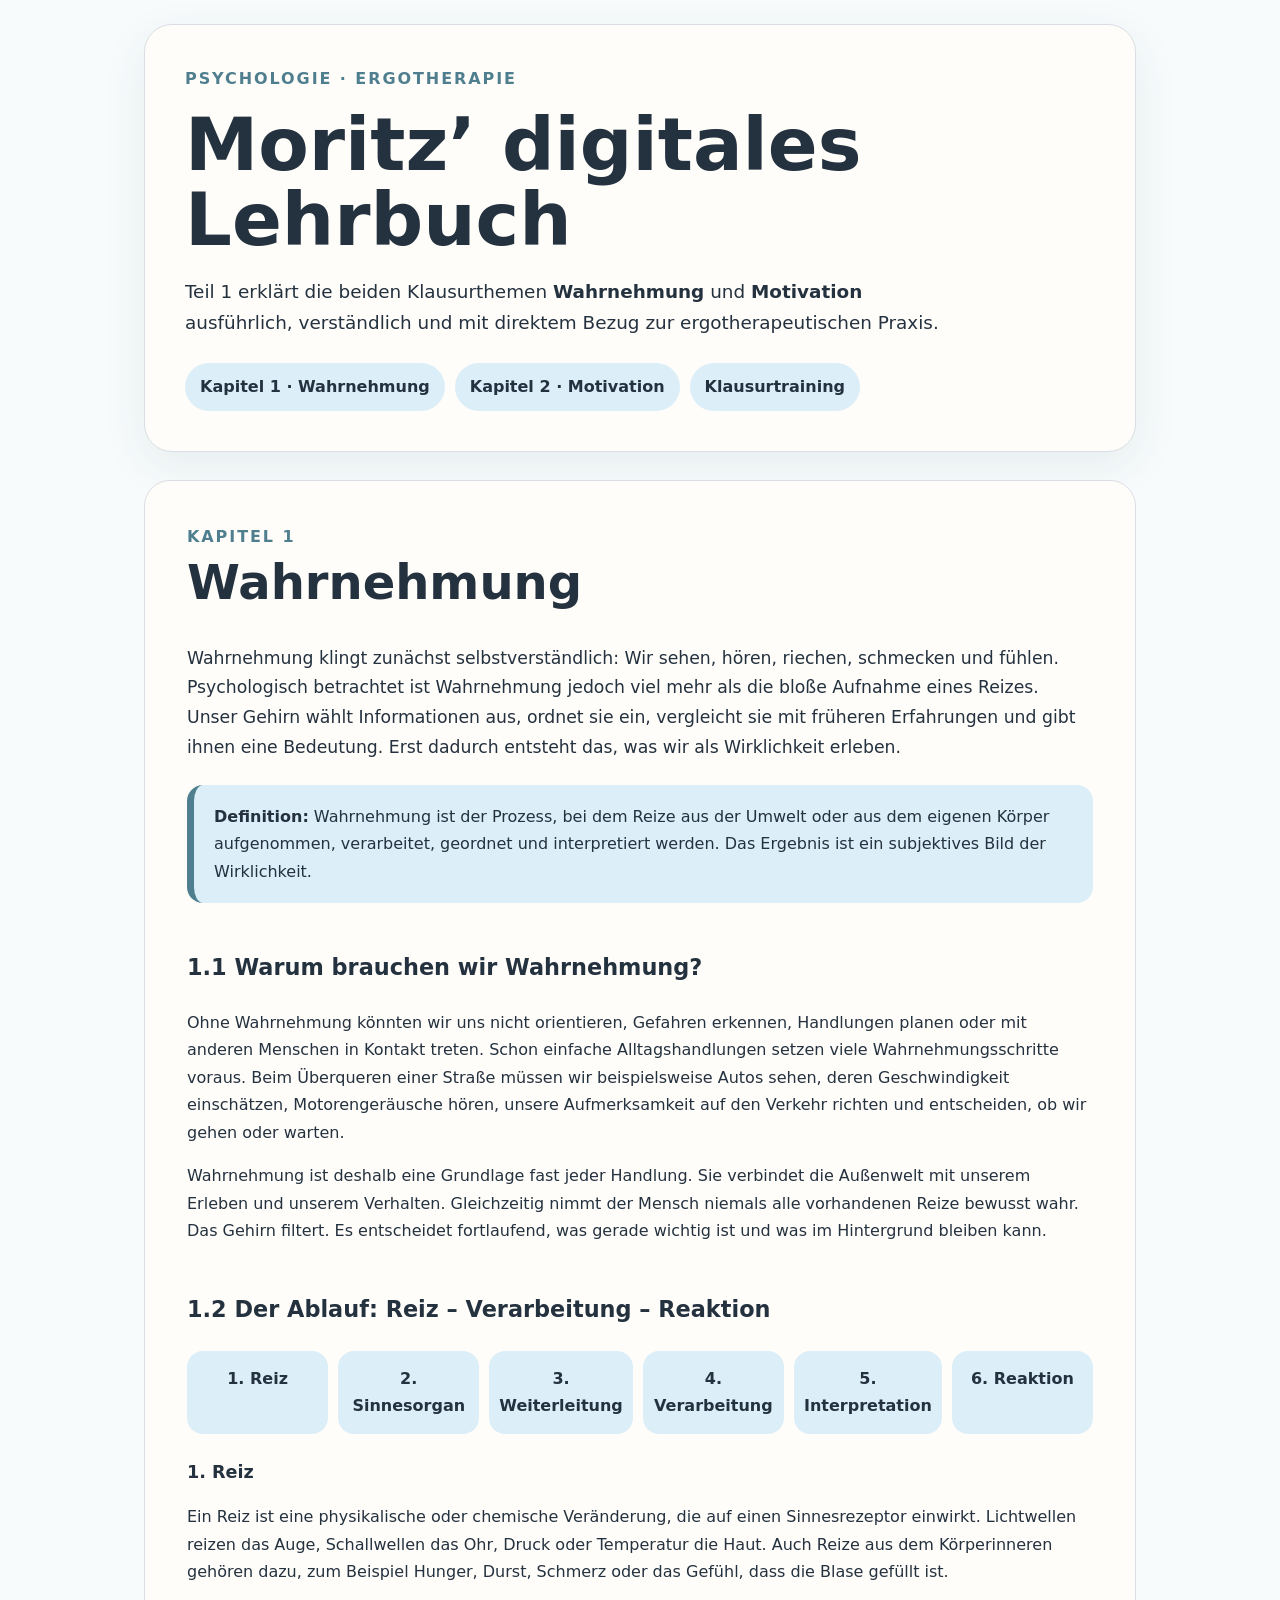
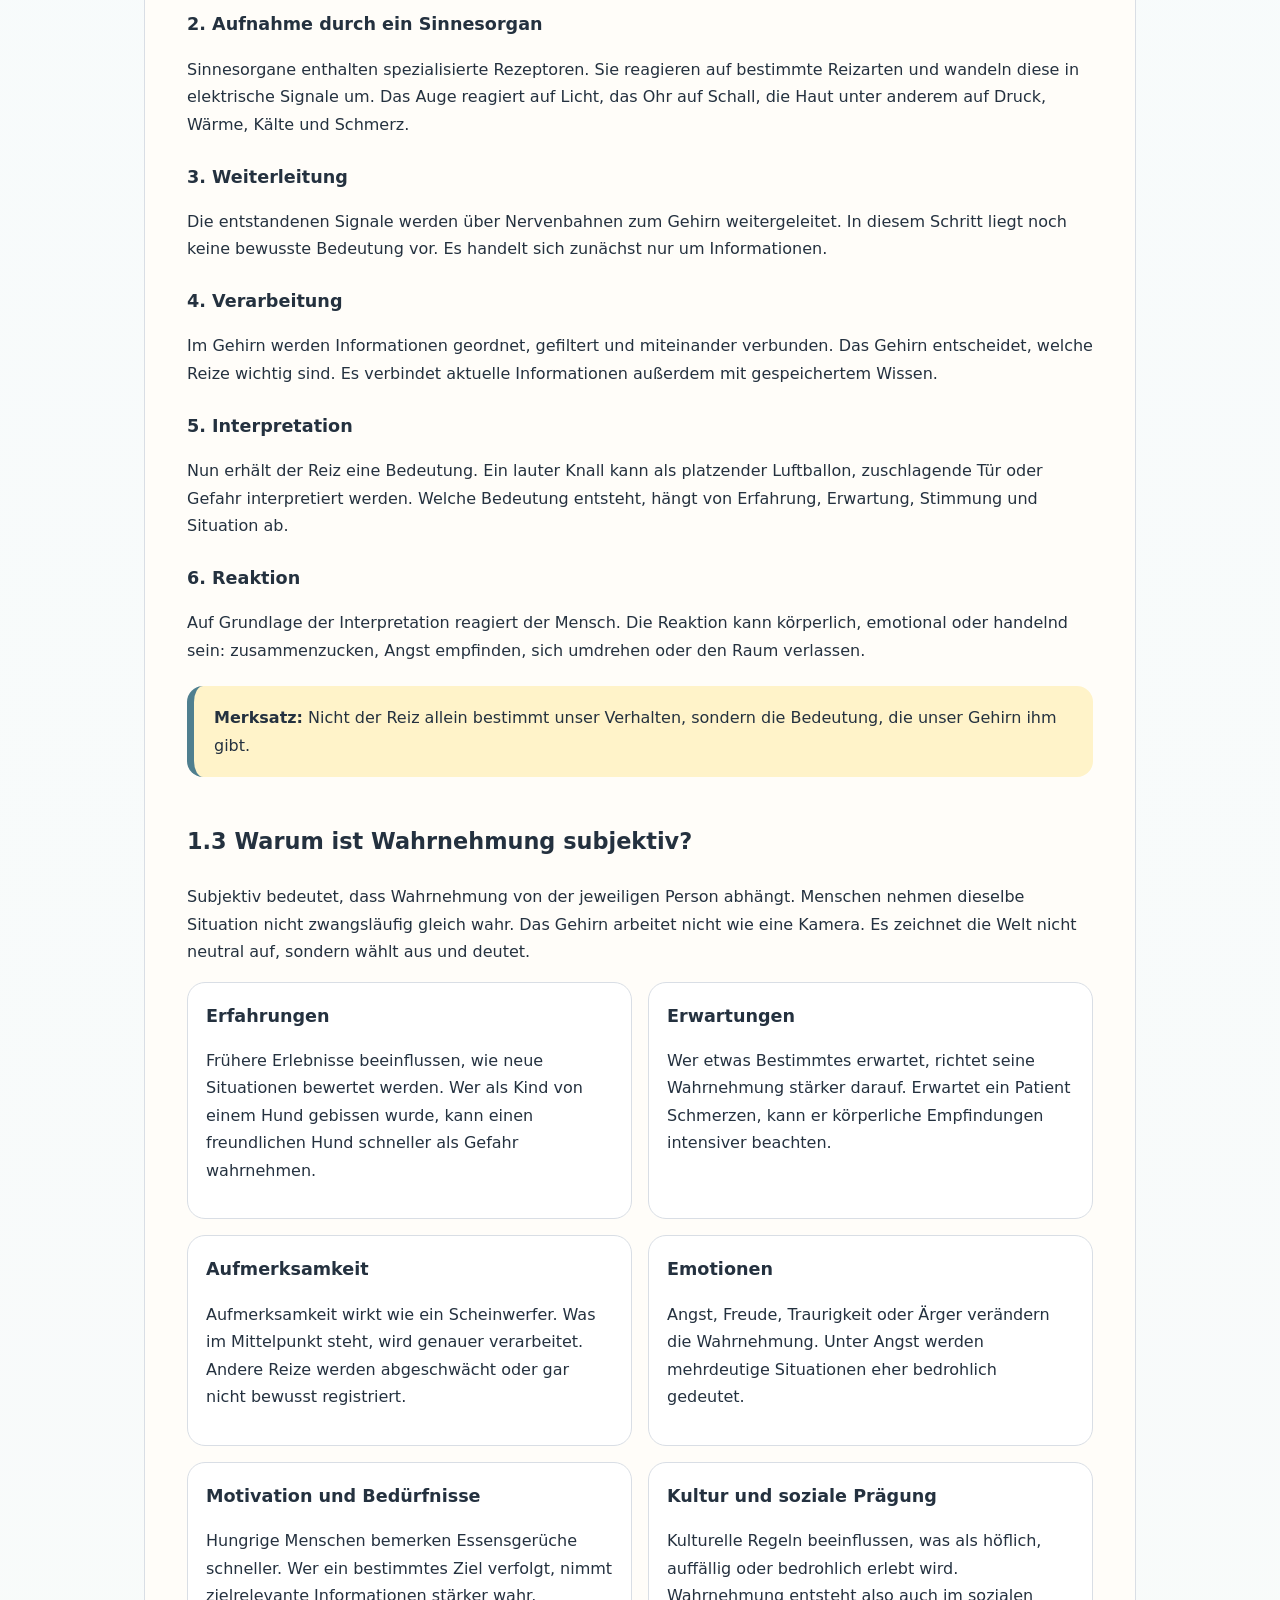
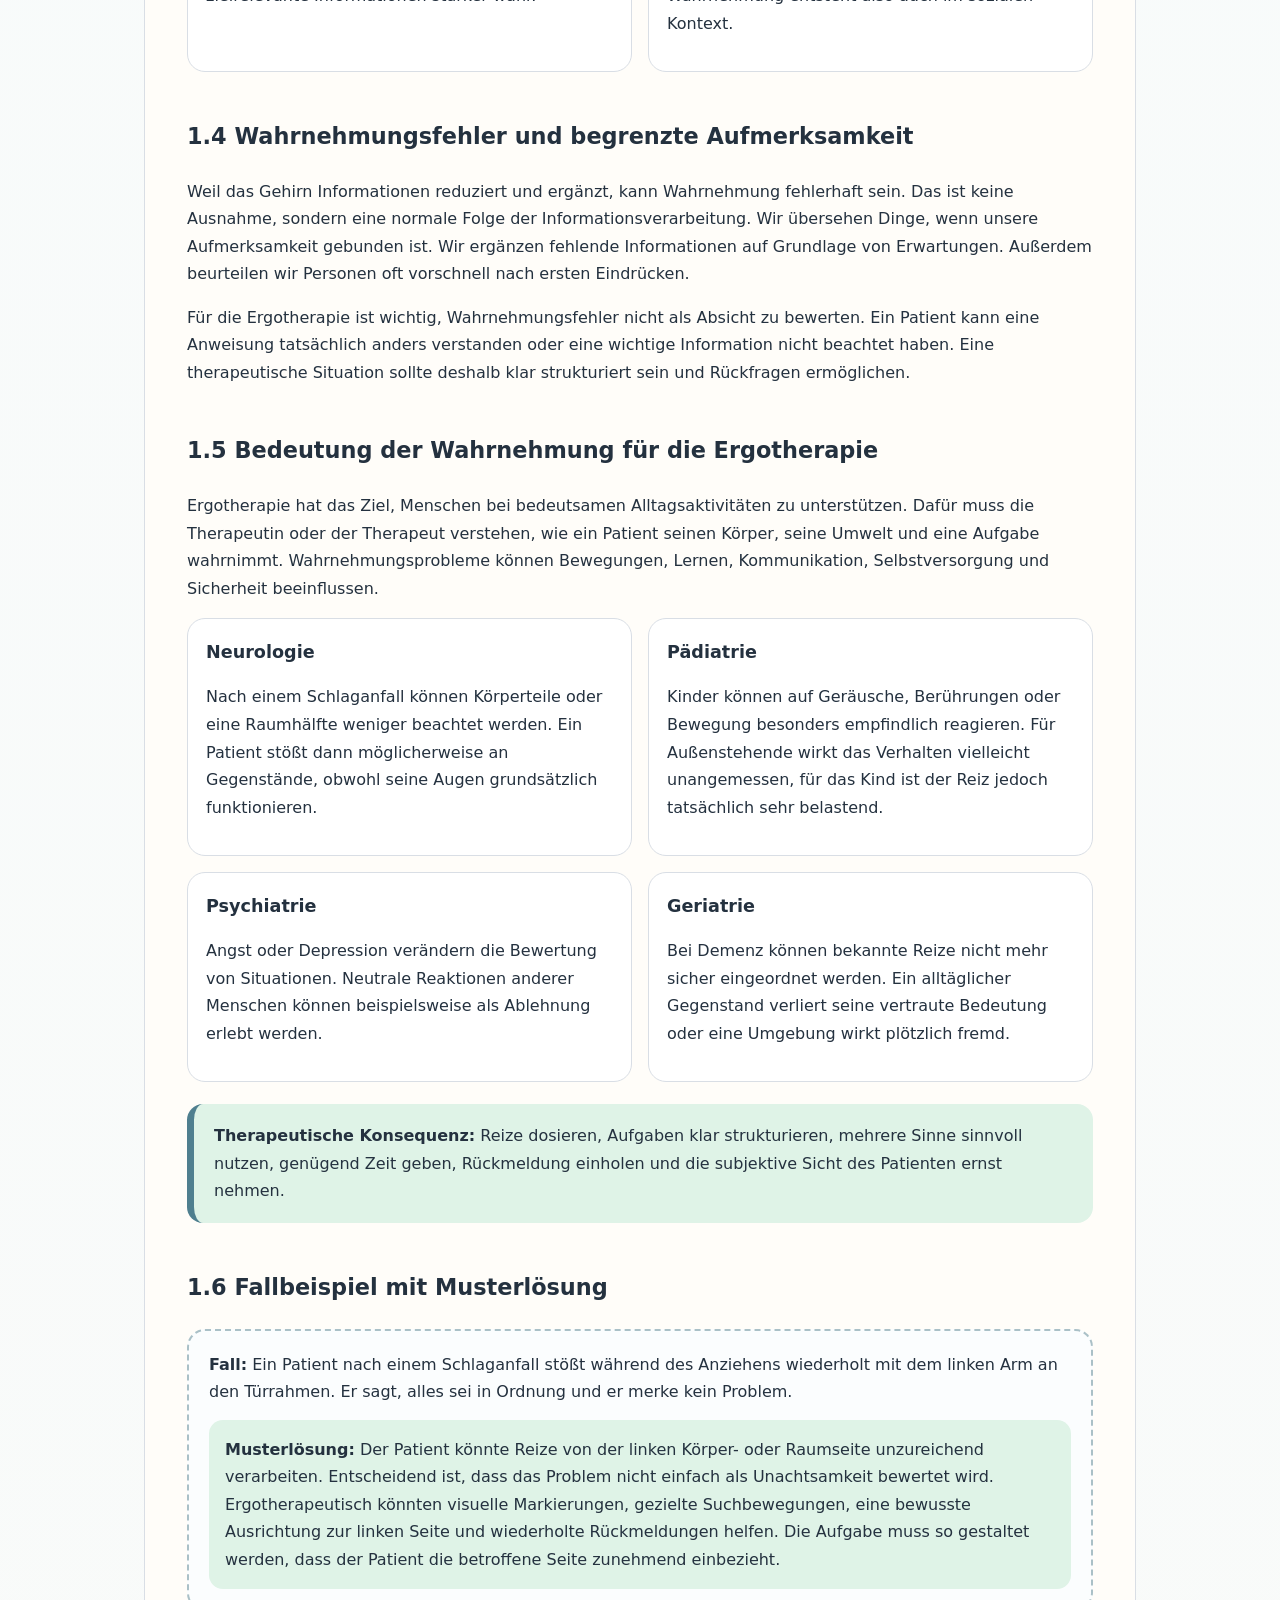
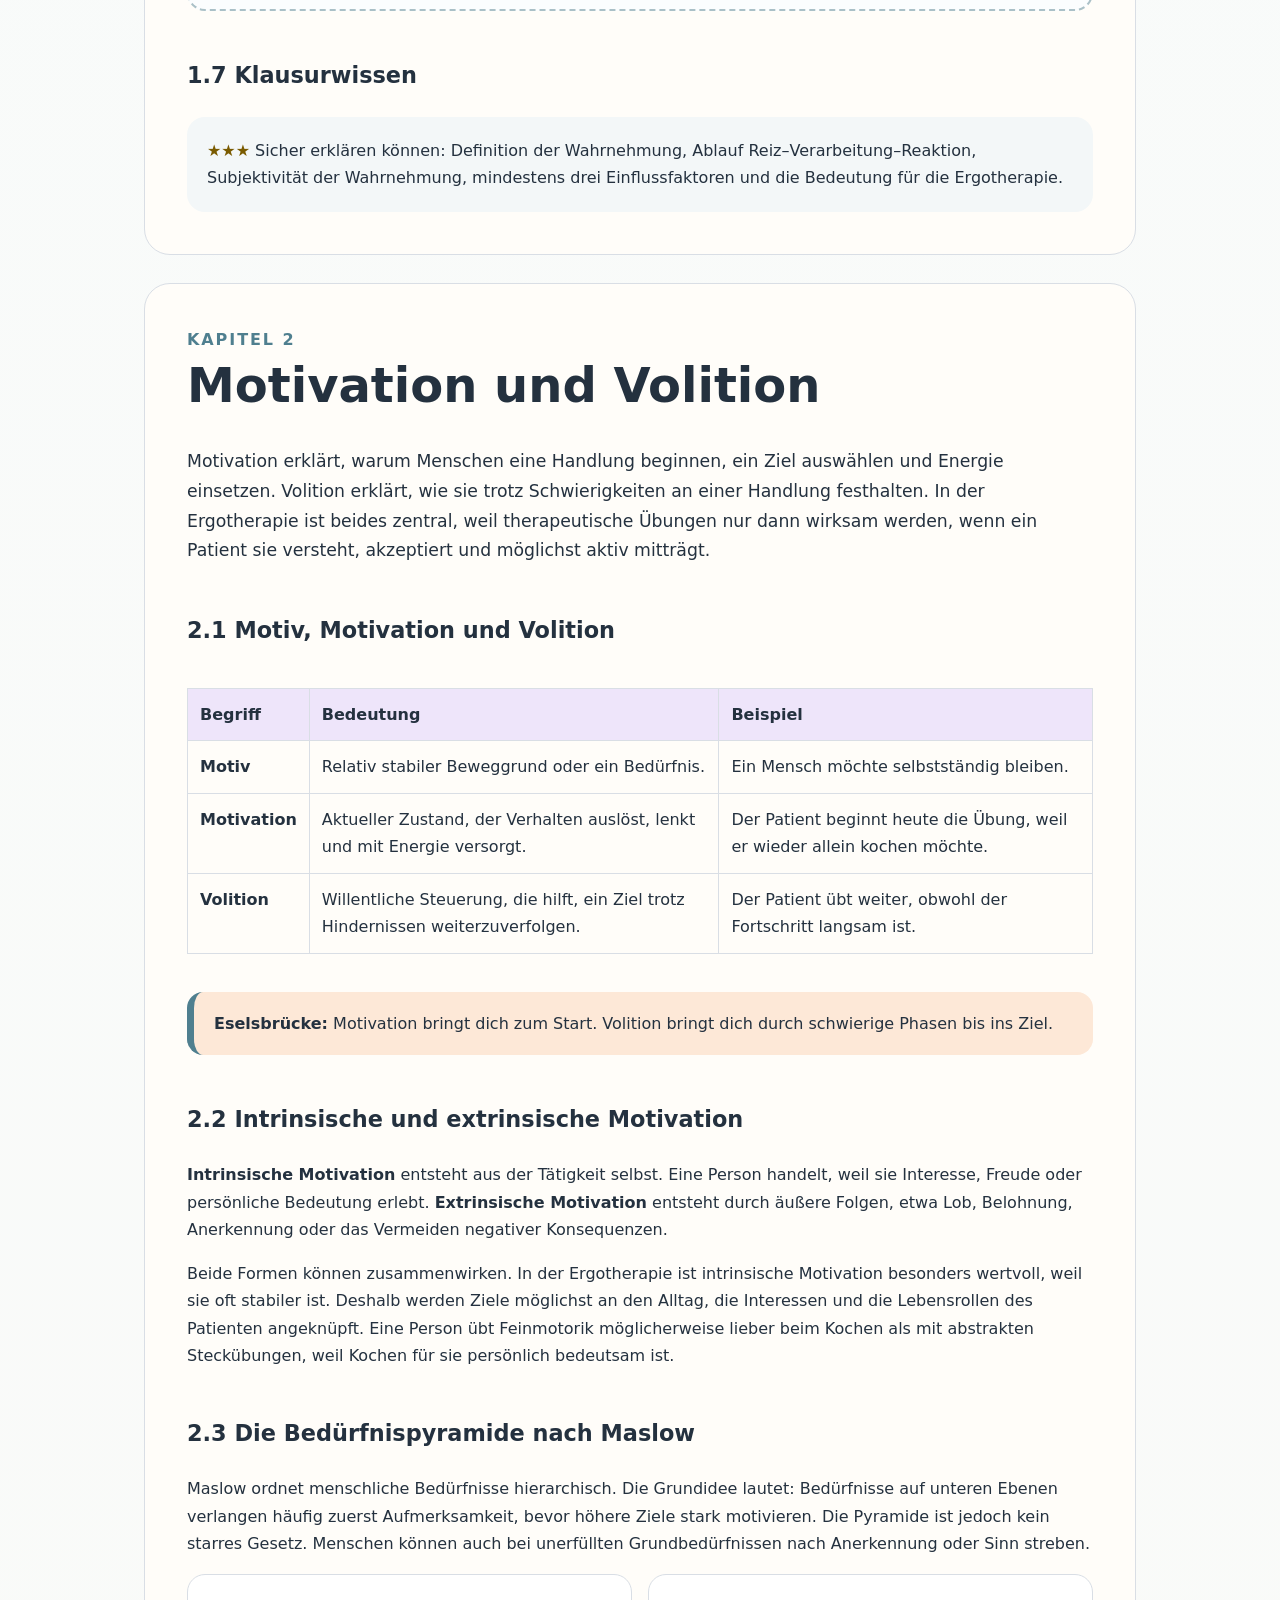
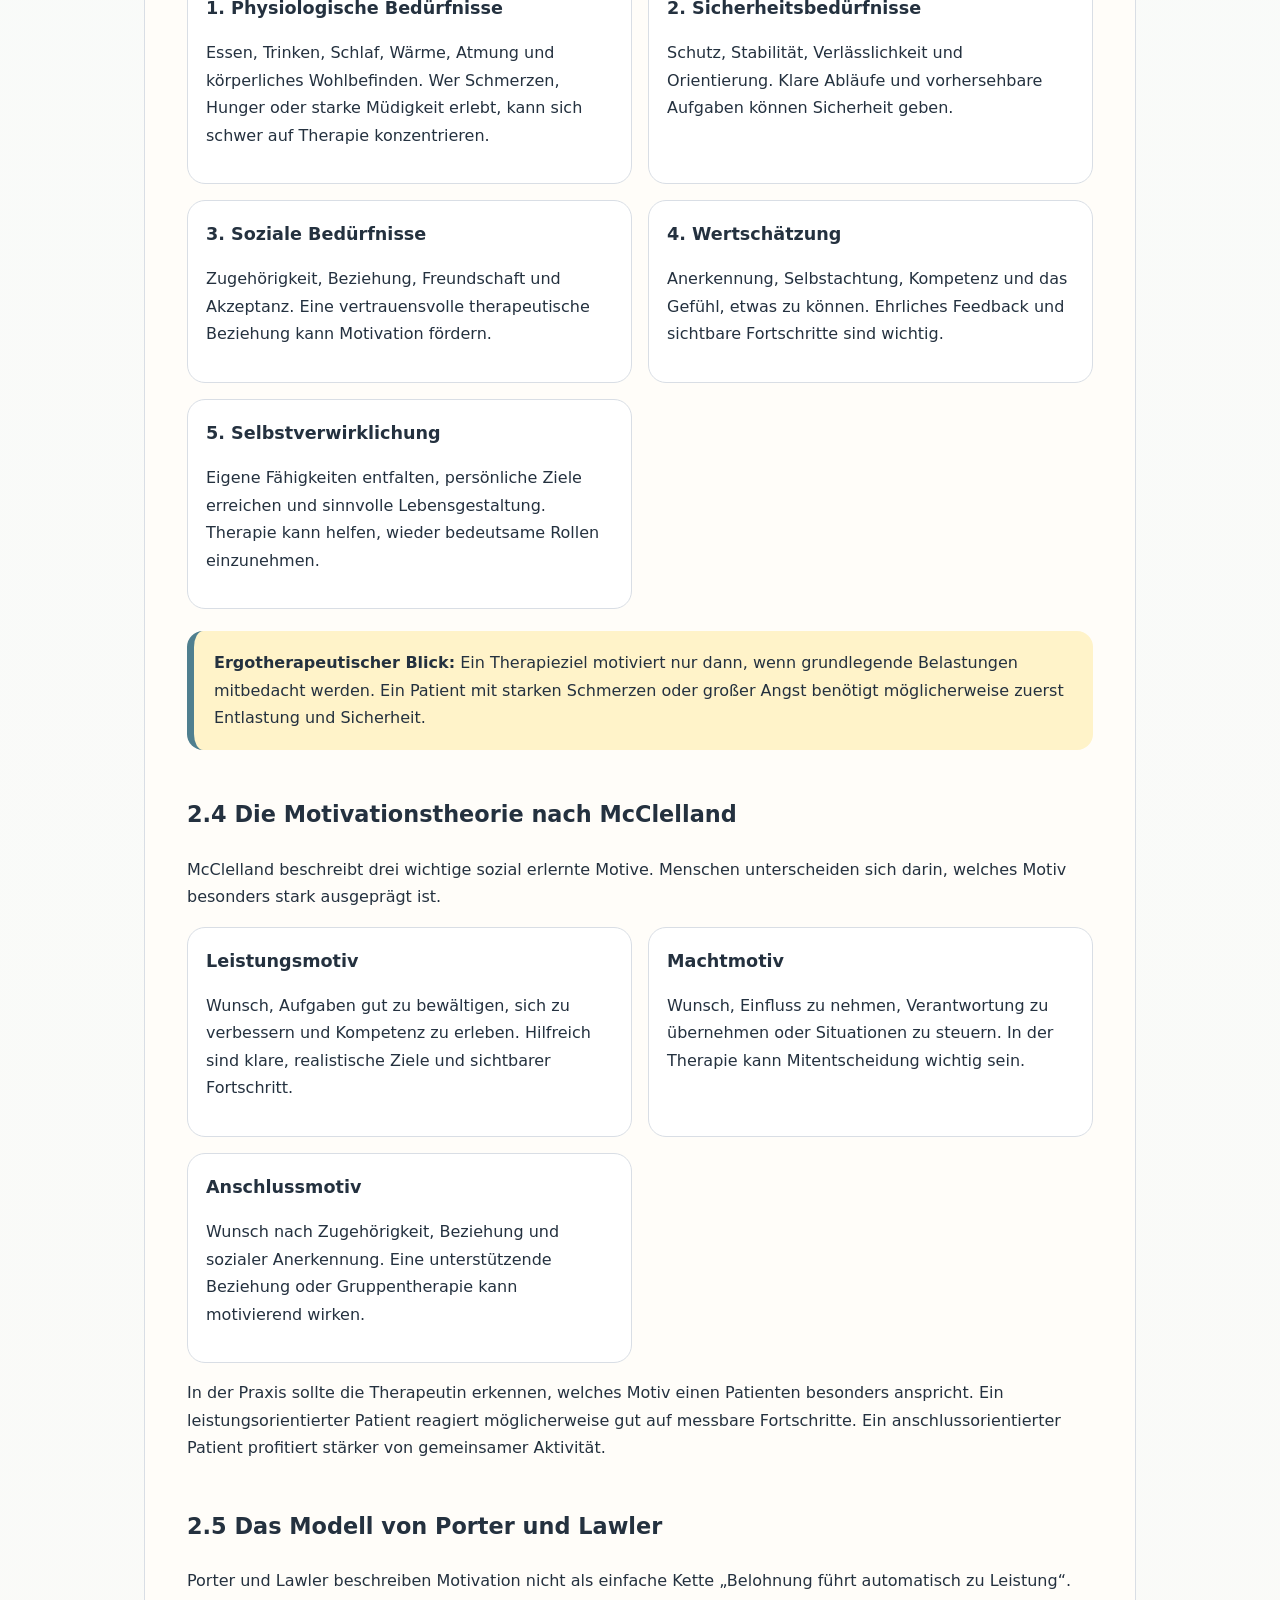
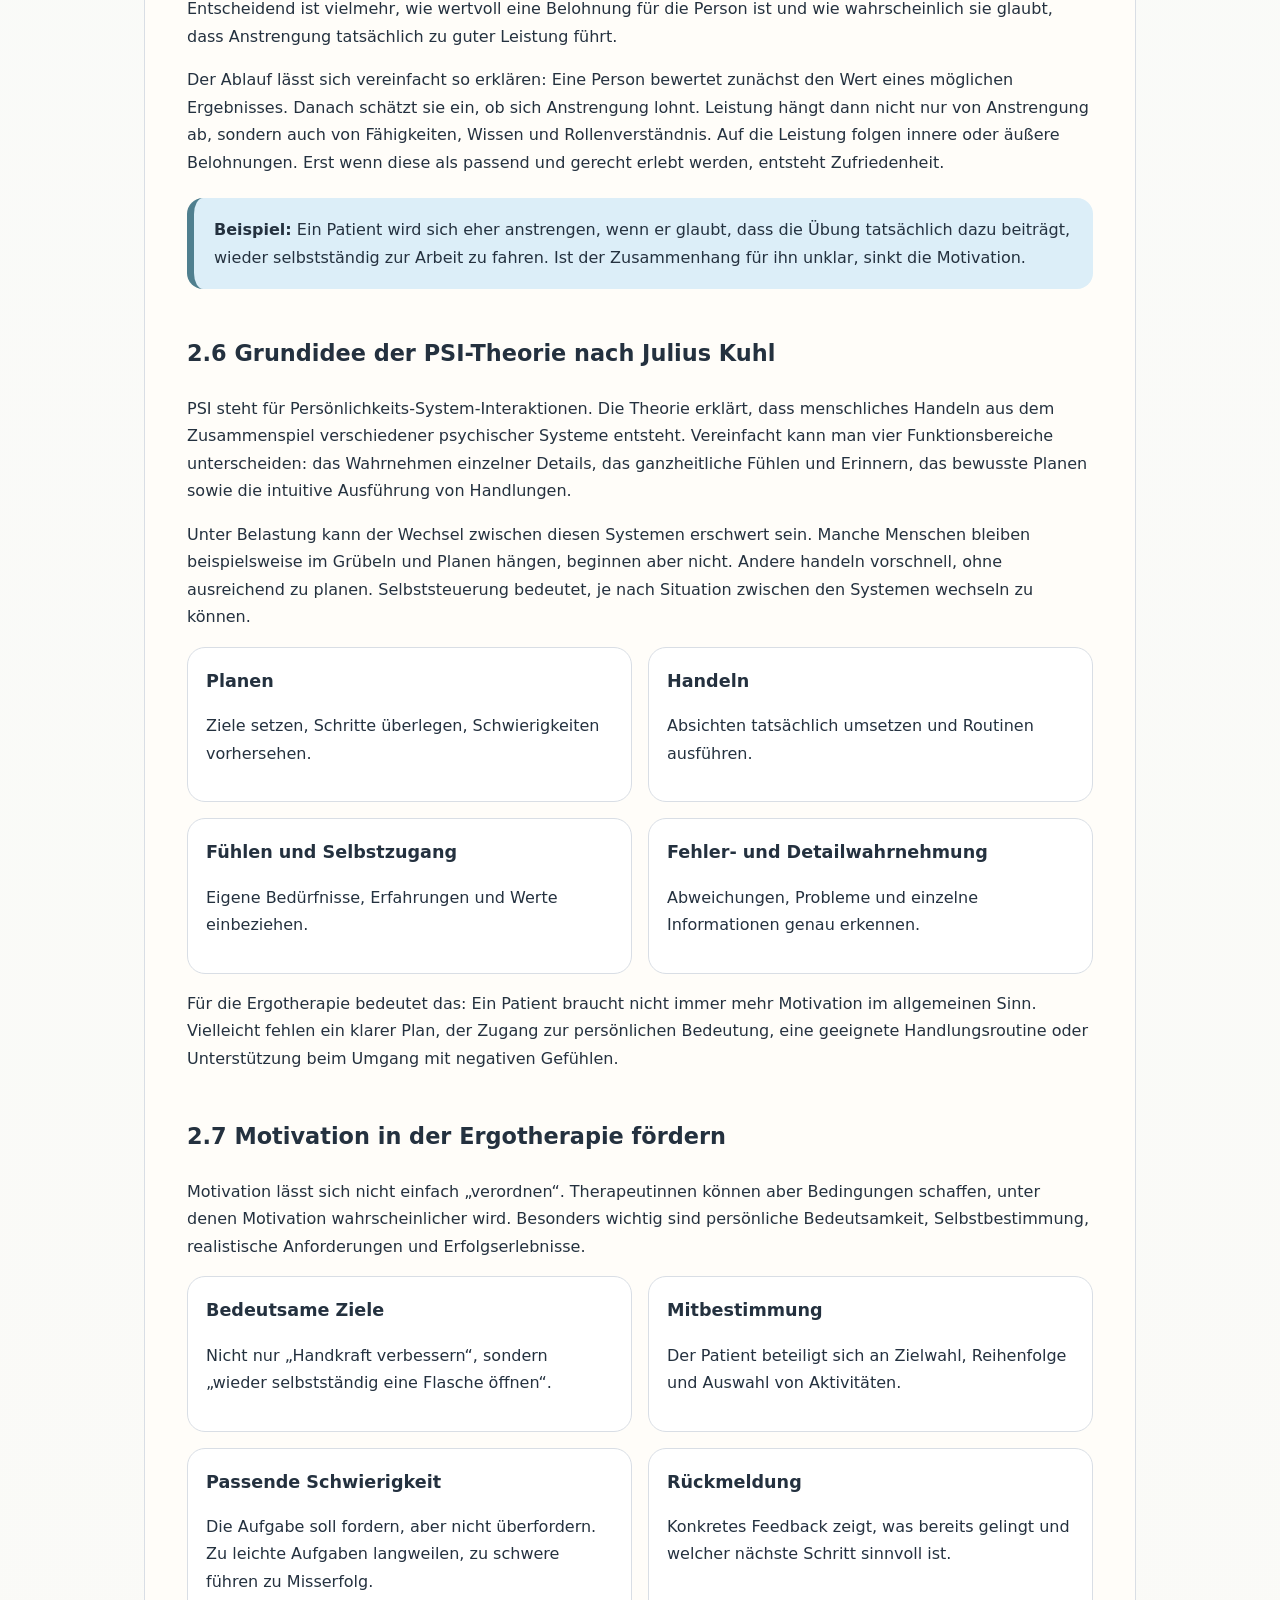
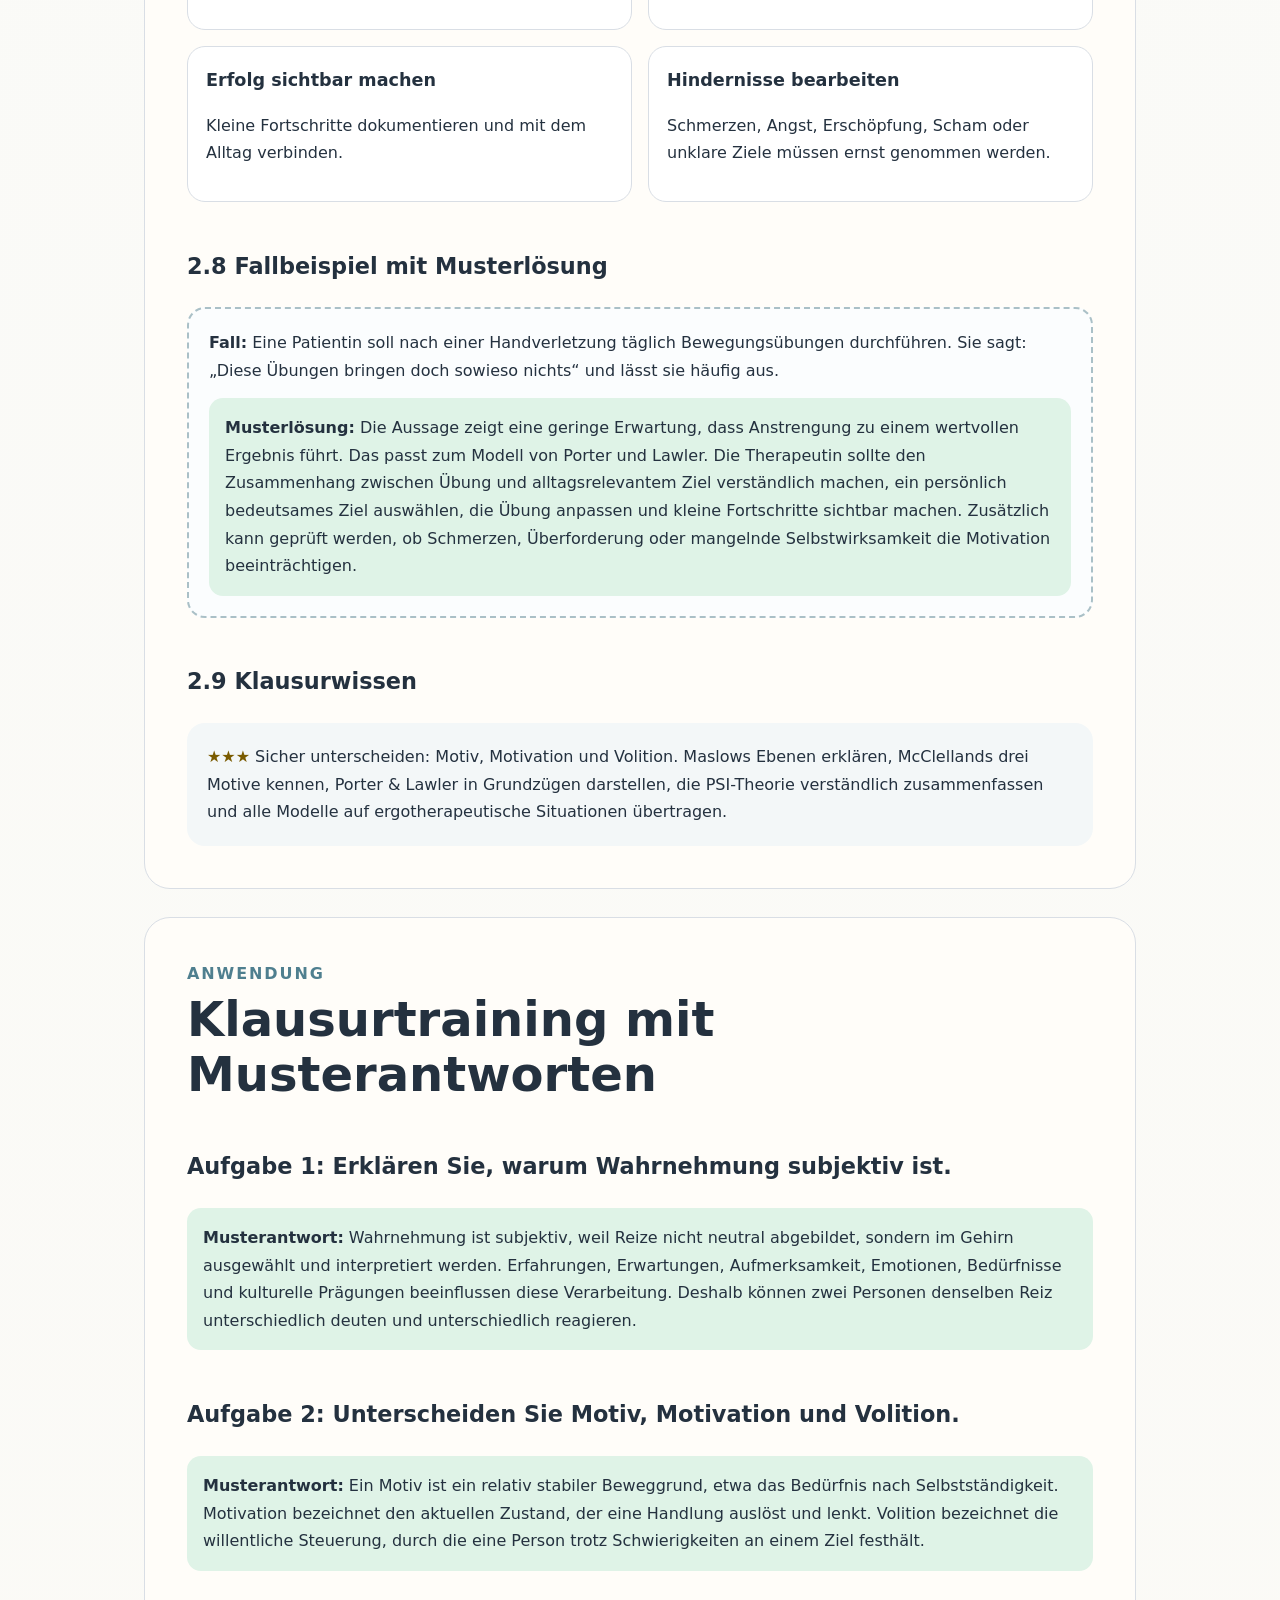
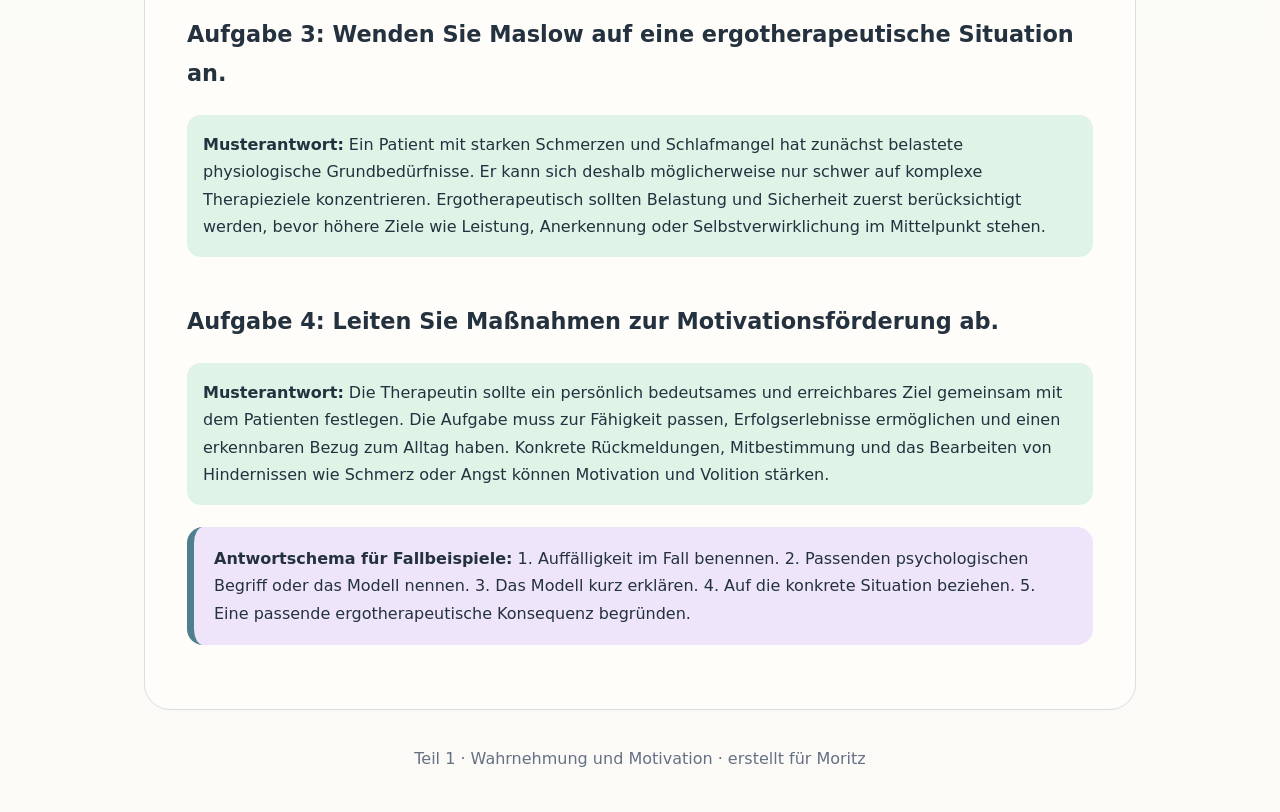
==== index.html @ 98173542 "Teil 1 als digitales Psychologie-Lehrbuch anlegen" ====
<!doctype html>
<html lang="de">
<head>
  <meta charset="utf-8">
  <meta name="viewport" content="width=device-width, initial-scale=1">
  <title>Moritz · Psychologie lernen</title>
  <style>
    :root{--ink:#24313f;--muted:#667085;--paper:#fffdf9;--blue:#dceef8;--mint:#dff3e7;--peach:#fde8d7;--lilac:#eee5fa;--yellow:#fff3c9;--rose:#f8e1e8;--line:#d9dee5;--accent:#4f7f8f}
    *{box-sizing:border-box} body{margin:0;font-family:Inter,ui-sans-serif,system-ui,-apple-system,BlinkMacSystemFont,"Segoe UI",sans-serif;background:linear-gradient(180deg,#f7fbfc 0%,#fbfaf6 100%);color:var(--ink);line-height:1.72}
    .shell{max-width:1040px;margin:auto;padding:24px}.hero{background:var(--paper);border:1px solid var(--line);border-radius:28px;padding:40px;box-shadow:0 14px 45px rgba(43,64,80,.08)}
    h1{font-size:clamp(2.3rem,6vw,4.6rem);line-height:1.02;margin:.2em 0}.eyebrow{letter-spacing:.12em;text-transform:uppercase;font-weight:800;color:var(--accent)}
    .lead{font-size:1.15rem;max-width:760px}.nav{display:flex;gap:10px;flex-wrap:wrap;margin-top:24px}.nav a{padding:10px 15px;border-radius:999px;background:var(--blue);color:var(--ink);text-decoration:none;font-weight:700}
    main{display:grid;gap:28px;margin-top:28px}.chapter{background:var(--paper);border:1px solid var(--line);border-radius:26px;padding:clamp(22px,4vw,42px)}
    h2{font-size:clamp(1.9rem,4vw,3rem);line-height:1.15;margin:.1em 0 .7em} h3{font-size:1.4rem;margin-top:2em} h4{font-size:1.1rem;margin-bottom:.35em}
    .intro{font-size:1.08rem}.callout{border-left:7px solid var(--accent);padding:18px 20px;border-radius:16px;margin:22px 0}.blue{background:var(--blue)}.mint{background:var(--mint)}.peach{background:var(--peach)}.lilac{background:var(--lilac)}.yellow{background:var(--yellow)}.rose{background:var(--rose)}
    .flow{display:grid;grid-template-columns:repeat(6,1fr);gap:10px;align-items:stretch;margin:22px 0}.step{padding:14px 10px;border-radius:16px;background:var(--blue);text-align:center;font-weight:800}.arrow{display:none}
    .grid{display:grid;grid-template-columns:repeat(2,minmax(0,1fr));gap:16px}.card{border:1px solid var(--line);border-radius:18px;padding:18px;background:white}.card h4{margin-top:0}.table-wrap{overflow-x:auto}.compare{width:100%;border-collapse:collapse;margin:16px 0}.compare th,.compare td{border:1px solid var(--line);padding:12px;vertical-align:top}.compare th{background:var(--lilac);text-align:left}
    .case{border:2px dashed #aac0c7;border-radius:18px;padding:20px;background:#fbfdfe}.answer{margin-top:14px;padding:16px;border-radius:14px;background:var(--mint)}
    .summary{background:#f3f7f8;border-radius:18px;padding:20px}.stars{font-weight:800;color:#7a5b00}.footer{text-align:center;color:var(--muted);padding:35px 10px 15px}
    @media(max-width:760px){.flow{grid-template-columns:1fr}.grid{grid-template-columns:1fr}.hero{padding:26px}.shell{padding:12px}.chapter{border-radius:20px}}
    @media print{body{background:white}.shell{max-width:none;padding:0}.hero,.chapter{box-shadow:none;break-inside:avoid}.nav{display:none}.chapter{page-break-before:always;border:none}.hero{border:none}.footer{display:none}}
  </style>
</head>
<body>
<div class="shell">
  <header class="hero">
    <div class="eyebrow">Psychologie · Ergotherapie</div>
    <h1>Moritz’ digitales Lehrbuch</h1>
    <p class="lead">Teil 1 erklärt die beiden Klausurthemen <strong>Wahrnehmung</strong> und <strong>Motivation</strong> ausführlich, verständlich und mit direktem Bezug zur ergotherapeutischen Praxis.</p>
    <div class="nav"><a href="#wahrnehmung">Kapitel 1 · Wahrnehmung</a><a href="#motivation">Kapitel 2 · Motivation</a><a href="#klausurtraining">Klausurtraining</a></div>
  </header>

  <main>
    <section class="chapter" id="wahrnehmung">
      <div class="eyebrow">Kapitel 1</div>
      <h2>Wahrnehmung</h2>
      <p class="intro">Wahrnehmung klingt zunächst selbstverständlich: Wir sehen, hören, riechen, schmecken und fühlen. Psychologisch betrachtet ist Wahrnehmung jedoch viel mehr als die bloße Aufnahme eines Reizes. Unser Gehirn wählt Informationen aus, ordnet sie ein, vergleicht sie mit früheren Erfahrungen und gibt ihnen eine Bedeutung. Erst dadurch entsteht das, was wir als Wirklichkeit erleben.</p>

      <div class="callout blue"><strong>Definition:</strong> Wahrnehmung ist der Prozess, bei dem Reize aus der Umwelt oder aus dem eigenen Körper aufgenommen, verarbeitet, geordnet und interpretiert werden. Das Ergebnis ist ein subjektives Bild der Wirklichkeit.</div>

      <h3>1.1 Warum brauchen wir Wahrnehmung?</h3>
      <p>Ohne Wahrnehmung könnten wir uns nicht orientieren, Gefahren erkennen, Handlungen planen oder mit anderen Menschen in Kontakt treten. Schon einfache Alltagshandlungen setzen viele Wahrnehmungsschritte voraus. Beim Überqueren einer Straße müssen wir beispielsweise Autos sehen, deren Geschwindigkeit einschätzen, Motorengeräusche hören, unsere Aufmerksamkeit auf den Verkehr richten und entscheiden, ob wir gehen oder warten.</p>
      <p>Wahrnehmung ist deshalb eine Grundlage fast jeder Handlung. Sie verbindet die Außenwelt mit unserem Erleben und unserem Verhalten. Gleichzeitig nimmt der Mensch niemals alle vorhandenen Reize bewusst wahr. Das Gehirn filtert. Es entscheidet fortlaufend, was gerade wichtig ist und was im Hintergrund bleiben kann.</p>

      <h3>1.2 Der Ablauf: Reiz – Verarbeitung – Reaktion</h3>
      <div class="flow">
        <div class="step">1. Reiz</div><div class="step">2. Sinnesorgan</div><div class="step">3. Weiterleitung</div><div class="step">4. Verarbeitung</div><div class="step">5. Interpretation</div><div class="step">6. Reaktion</div>
      </div>
      <h4>1. Reiz</h4><p>Ein Reiz ist eine physikalische oder chemische Veränderung, die auf einen Sinnesrezeptor einwirkt. Lichtwellen reizen das Auge, Schallwellen das Ohr, Druck oder Temperatur die Haut. Auch Reize aus dem Körperinneren gehören dazu, zum Beispiel Hunger, Durst, Schmerz oder das Gefühl, dass die Blase gefüllt ist.</p>
      <h4>2. Aufnahme durch ein Sinnesorgan</h4><p>Sinnesorgane enthalten spezialisierte Rezeptoren. Sie reagieren auf bestimmte Reizarten und wandeln diese in elektrische Signale um. Das Auge reagiert auf Licht, das Ohr auf Schall, die Haut unter anderem auf Druck, Wärme, Kälte und Schmerz.</p>
      <h4>3. Weiterleitung</h4><p>Die entstandenen Signale werden über Nervenbahnen zum Gehirn weitergeleitet. In diesem Schritt liegt noch keine bewusste Bedeutung vor. Es handelt sich zunächst nur um Informationen.</p>
      <h4>4. Verarbeitung</h4><p>Im Gehirn werden Informationen geordnet, gefiltert und miteinander verbunden. Das Gehirn entscheidet, welche Reize wichtig sind. Es verbindet aktuelle Informationen außerdem mit gespeichertem Wissen.</p>
      <h4>5. Interpretation</h4><p>Nun erhält der Reiz eine Bedeutung. Ein lauter Knall kann als platzender Luftballon, zuschlagende Tür oder Gefahr interpretiert werden. Welche Bedeutung entsteht, hängt von Erfahrung, Erwartung, Stimmung und Situation ab.</p>
      <h4>6. Reaktion</h4><p>Auf Grundlage der Interpretation reagiert der Mensch. Die Reaktion kann körperlich, emotional oder handelnd sein: zusammenzucken, Angst empfinden, sich umdrehen oder den Raum verlassen.</p>

      <div class="callout yellow"><strong>Merksatz:</strong> Nicht der Reiz allein bestimmt unser Verhalten, sondern die Bedeutung, die unser Gehirn ihm gibt.</div>

      <h3>1.3 Warum ist Wahrnehmung subjektiv?</h3>
      <p>Subjektiv bedeutet, dass Wahrnehmung von der jeweiligen Person abhängt. Menschen nehmen dieselbe Situation nicht zwangsläufig gleich wahr. Das Gehirn arbeitet nicht wie eine Kamera. Es zeichnet die Welt nicht neutral auf, sondern wählt aus und deutet.</p>
      <div class="grid">
        <div class="card"><h4>Erfahrungen</h4><p>Frühere Erlebnisse beeinflussen, wie neue Situationen bewertet werden. Wer als Kind von einem Hund gebissen wurde, kann einen freundlichen Hund schneller als Gefahr wahrnehmen.</p></div>
        <div class="card"><h4>Erwartungen</h4><p>Wer etwas Bestimmtes erwartet, richtet seine Wahrnehmung stärker darauf. Erwartet ein Patient Schmerzen, kann er körperliche Empfindungen intensiver beachten.</p></div>
        <div class="card"><h4>Aufmerksamkeit</h4><p>Aufmerksamkeit wirkt wie ein Scheinwerfer. Was im Mittelpunkt steht, wird genauer verarbeitet. Andere Reize werden abgeschwächt oder gar nicht bewusst registriert.</p></div>
        <div class="card"><h4>Emotionen</h4><p>Angst, Freude, Traurigkeit oder Ärger verändern die Wahrnehmung. Unter Angst werden mehrdeutige Situationen eher bedrohlich gedeutet.</p></div>
        <div class="card"><h4>Motivation und Bedürfnisse</h4><p>Hungrige Menschen bemerken Essensgerüche schneller. Wer ein bestimmtes Ziel verfolgt, nimmt zielrelevante Informationen stärker wahr.</p></div>
        <div class="card"><h4>Kultur und soziale Prägung</h4><p>Kulturelle Regeln beeinflussen, was als höflich, auffällig oder bedrohlich erlebt wird. Wahrnehmung entsteht also auch im sozialen Kontext.</p></div>
      </div>

      <h3>1.4 Wahrnehmungsfehler und begrenzte Aufmerksamkeit</h3>
      <p>Weil das Gehirn Informationen reduziert und ergänzt, kann Wahrnehmung fehlerhaft sein. Das ist keine Ausnahme, sondern eine normale Folge der Informationsverarbeitung. Wir übersehen Dinge, wenn unsere Aufmerksamkeit gebunden ist. Wir ergänzen fehlende Informationen auf Grundlage von Erwartungen. Außerdem beurteilen wir Personen oft vorschnell nach ersten Eindrücken.</p>
      <p>Für die Ergotherapie ist wichtig, Wahrnehmungsfehler nicht als Absicht zu bewerten. Ein Patient kann eine Anweisung tatsächlich anders verstanden oder eine wichtige Information nicht beachtet haben. Eine therapeutische Situation sollte deshalb klar strukturiert sein und Rückfragen ermöglichen.</p>

      <h3>1.5 Bedeutung der Wahrnehmung für die Ergotherapie</h3>
      <p>Ergotherapie hat das Ziel, Menschen bei bedeutsamen Alltagsaktivitäten zu unterstützen. Dafür muss die Therapeutin oder der Therapeut verstehen, wie ein Patient seinen Körper, seine Umwelt und eine Aufgabe wahrnimmt. Wahrnehmungsprobleme können Bewegungen, Lernen, Kommunikation, Selbstversorgung und Sicherheit beeinflussen.</p>
      <div class="grid">
        <div class="card"><h4>Neurologie</h4><p>Nach einem Schlaganfall können Körperteile oder eine Raumhälfte weniger beachtet werden. Ein Patient stößt dann möglicherweise an Gegenstände, obwohl seine Augen grundsätzlich funktionieren.</p></div>
        <div class="card"><h4>Pädiatrie</h4><p>Kinder können auf Geräusche, Berührungen oder Bewegung besonders empfindlich reagieren. Für Außenstehende wirkt das Verhalten vielleicht unangemessen, für das Kind ist der Reiz jedoch tatsächlich sehr belastend.</p></div>
        <div class="card"><h4>Psychiatrie</h4><p>Angst oder Depression verändern die Bewertung von Situationen. Neutrale Reaktionen anderer Menschen können beispielsweise als Ablehnung erlebt werden.</p></div>
        <div class="card"><h4>Geriatrie</h4><p>Bei Demenz können bekannte Reize nicht mehr sicher eingeordnet werden. Ein alltäglicher Gegenstand verliert seine vertraute Bedeutung oder eine Umgebung wirkt plötzlich fremd.</p></div>
      </div>
      <div class="callout mint"><strong>Therapeutische Konsequenz:</strong> Reize dosieren, Aufgaben klar strukturieren, mehrere Sinne sinnvoll nutzen, genügend Zeit geben, Rückmeldung einholen und die subjektive Sicht des Patienten ernst nehmen.</div>

      <h3>1.6 Fallbeispiel mit Musterlösung</h3>
      <div class="case"><strong>Fall:</strong> Ein Patient nach einem Schlaganfall stößt während des Anziehens wiederholt mit dem linken Arm an den Türrahmen. Er sagt, alles sei in Ordnung und er merke kein Problem.
        <div class="answer"><strong>Musterlösung:</strong> Der Patient könnte Reize von der linken Körper- oder Raumseite unzureichend verarbeiten. Entscheidend ist, dass das Problem nicht einfach als Unachtsamkeit bewertet wird. Ergotherapeutisch könnten visuelle Markierungen, gezielte Suchbewegungen, eine bewusste Ausrichtung zur linken Seite und wiederholte Rückmeldungen helfen. Die Aufgabe muss so gestaltet werden, dass der Patient die betroffene Seite zunehmend einbezieht.</div>
      </div>

      <h3>1.7 Klausurwissen</h3>
      <div class="summary"><span class="stars">★★★</span> Sicher erklären können: Definition der Wahrnehmung, Ablauf Reiz–Verarbeitung–Reaktion, Subjektivität der Wahrnehmung, mindestens drei Einflussfaktoren und die Bedeutung für die Ergotherapie.</div>
    </section>

    <section class="chapter" id="motivation">
      <div class="eyebrow">Kapitel 2</div>
      <h2>Motivation und Volition</h2>
      <p class="intro">Motivation erklärt, warum Menschen eine Handlung beginnen, ein Ziel auswählen und Energie einsetzen. Volition erklärt, wie sie trotz Schwierigkeiten an einer Handlung festhalten. In der Ergotherapie ist beides zentral, weil therapeutische Übungen nur dann wirksam werden, wenn ein Patient sie versteht, akzeptiert und möglichst aktiv mitträgt.</p>

      <h3>2.1 Motiv, Motivation und Volition</h3>
      <div class="table-wrap"><table class="compare"><tr><th>Begriff</th><th>Bedeutung</th><th>Beispiel</th></tr><tr><td><strong>Motiv</strong></td><td>Relativ stabiler Beweggrund oder ein Bedürfnis.</td><td>Ein Mensch möchte selbstständig bleiben.</td></tr><tr><td><strong>Motivation</strong></td><td>Aktueller Zustand, der Verhalten auslöst, lenkt und mit Energie versorgt.</td><td>Der Patient beginnt heute die Übung, weil er wieder allein kochen möchte.</td></tr><tr><td><strong>Volition</strong></td><td>Willentliche Steuerung, die hilft, ein Ziel trotz Hindernissen weiterzuverfolgen.</td><td>Der Patient übt weiter, obwohl der Fortschritt langsam ist.</td></tr></table></div>
      <div class="callout peach"><strong>Eselsbrücke:</strong> Motivation bringt dich zum Start. Volition bringt dich durch schwierige Phasen bis ins Ziel.</div>

      <h3>2.2 Intrinsische und extrinsische Motivation</h3>
      <p><strong>Intrinsische Motivation</strong> entsteht aus der Tätigkeit selbst. Eine Person handelt, weil sie Interesse, Freude oder persönliche Bedeutung erlebt. <strong>Extrinsische Motivation</strong> entsteht durch äußere Folgen, etwa Lob, Belohnung, Anerkennung oder das Vermeiden negativer Konsequenzen.</p>
      <p>Beide Formen können zusammenwirken. In der Ergotherapie ist intrinsische Motivation besonders wertvoll, weil sie oft stabiler ist. Deshalb werden Ziele möglichst an den Alltag, die Interessen und die Lebensrollen des Patienten angeknüpft. Eine Person übt Feinmotorik möglicherweise lieber beim Kochen als mit abstrakten Steckübungen, weil Kochen für sie persönlich bedeutsam ist.</p>

      <h3>2.3 Die Bedürfnispyramide nach Maslow</h3>
      <p>Maslow ordnet menschliche Bedürfnisse hierarchisch. Die Grundidee lautet: Bedürfnisse auf unteren Ebenen verlangen häufig zuerst Aufmerksamkeit, bevor höhere Ziele stark motivieren. Die Pyramide ist jedoch kein starres Gesetz. Menschen können auch bei unerfüllten Grundbedürfnissen nach Anerkennung oder Sinn streben.</p>
      <div class="grid">
        <div class="card"><h4>1. Physiologische Bedürfnisse</h4><p>Essen, Trinken, Schlaf, Wärme, Atmung und körperliches Wohlbefinden. Wer Schmerzen, Hunger oder starke Müdigkeit erlebt, kann sich schwer auf Therapie konzentrieren.</p></div>
        <div class="card"><h4>2. Sicherheitsbedürfnisse</h4><p>Schutz, Stabilität, Verlässlichkeit und Orientierung. Klare Abläufe und vorhersehbare Aufgaben können Sicherheit geben.</p></div>
        <div class="card"><h4>3. Soziale Bedürfnisse</h4><p>Zugehörigkeit, Beziehung, Freundschaft und Akzeptanz. Eine vertrauensvolle therapeutische Beziehung kann Motivation fördern.</p></div>
        <div class="card"><h4>4. Wertschätzung</h4><p>Anerkennung, Selbstachtung, Kompetenz und das Gefühl, etwas zu können. Ehrliches Feedback und sichtbare Fortschritte sind wichtig.</p></div>
        <div class="card"><h4>5. Selbstverwirklichung</h4><p>Eigene Fähigkeiten entfalten, persönliche Ziele erreichen und sinnvolle Lebensgestaltung. Therapie kann helfen, wieder bedeutsame Rollen einzunehmen.</p></div>
      </div>
      <div class="callout yellow"><strong>Ergotherapeutischer Blick:</strong> Ein Therapieziel motiviert nur dann, wenn grundlegende Belastungen mitbedacht werden. Ein Patient mit starken Schmerzen oder großer Angst benötigt möglicherweise zuerst Entlastung und Sicherheit.</div>

      <h3>2.4 Die Motivationstheorie nach McClelland</h3>
      <p>McClelland beschreibt drei wichtige sozial erlernte Motive. Menschen unterscheiden sich darin, welches Motiv besonders stark ausgeprägt ist.</p>
      <div class="grid">
        <div class="card"><h4>Leistungsmotiv</h4><p>Wunsch, Aufgaben gut zu bewältigen, sich zu verbessern und Kompetenz zu erleben. Hilfreich sind klare, realistische Ziele und sichtbarer Fortschritt.</p></div>
        <div class="card"><h4>Machtmotiv</h4><p>Wunsch, Einfluss zu nehmen, Verantwortung zu übernehmen oder Situationen zu steuern. In der Therapie kann Mitentscheidung wichtig sein.</p></div>
        <div class="card"><h4>Anschlussmotiv</h4><p>Wunsch nach Zugehörigkeit, Beziehung und sozialer Anerkennung. Eine unterstützende Beziehung oder Gruppentherapie kann motivierend wirken.</p></div>
      </div>
      <p>In der Praxis sollte die Therapeutin erkennen, welches Motiv einen Patienten besonders anspricht. Ein leistungsorientierter Patient reagiert möglicherweise gut auf messbare Fortschritte. Ein anschlussorientierter Patient profitiert stärker von gemeinsamer Aktivität.</p>

      <h3>2.5 Das Modell von Porter und Lawler</h3>
      <p>Porter und Lawler beschreiben Motivation nicht als einfache Kette „Belohnung führt automatisch zu Leistung“. Entscheidend ist vielmehr, wie wertvoll eine Belohnung für die Person ist und wie wahrscheinlich sie glaubt, dass Anstrengung tatsächlich zu guter Leistung führt.</p>
      <p>Der Ablauf lässt sich vereinfacht so erklären: Eine Person bewertet zunächst den Wert eines möglichen Ergebnisses. Danach schätzt sie ein, ob sich Anstrengung lohnt. Leistung hängt dann nicht nur von Anstrengung ab, sondern auch von Fähigkeiten, Wissen und Rollenverständnis. Auf die Leistung folgen innere oder äußere Belohnungen. Erst wenn diese als passend und gerecht erlebt werden, entsteht Zufriedenheit.</p>
      <div class="callout blue"><strong>Beispiel:</strong> Ein Patient wird sich eher anstrengen, wenn er glaubt, dass die Übung tatsächlich dazu beiträgt, wieder selbstständig zur Arbeit zu fahren. Ist der Zusammenhang für ihn unklar, sinkt die Motivation.</div>

      <h3>2.6 Grundidee der PSI-Theorie nach Julius Kuhl</h3>
      <p>PSI steht für Persönlichkeits-System-Interaktionen. Die Theorie erklärt, dass menschliches Handeln aus dem Zusammenspiel verschiedener psychischer Systeme entsteht. Vereinfacht kann man vier Funktionsbereiche unterscheiden: das Wahrnehmen einzelner Details, das ganzheitliche Fühlen und Erinnern, das bewusste Planen sowie die intuitive Ausführung von Handlungen.</p>
      <p>Unter Belastung kann der Wechsel zwischen diesen Systemen erschwert sein. Manche Menschen bleiben beispielsweise im Grübeln und Planen hängen, beginnen aber nicht. Andere handeln vorschnell, ohne ausreichend zu planen. Selbststeuerung bedeutet, je nach Situation zwischen den Systemen wechseln zu können.</p>
      <div class="grid">
        <div class="card"><h4>Planen</h4><p>Ziele setzen, Schritte überlegen, Schwierigkeiten vorhersehen.</p></div>
        <div class="card"><h4>Handeln</h4><p>Absichten tatsächlich umsetzen und Routinen ausführen.</p></div>
        <div class="card"><h4>Fühlen und Selbstzugang</h4><p>Eigene Bedürfnisse, Erfahrungen und Werte einbeziehen.</p></div>
        <div class="card"><h4>Fehler- und Detailwahrnehmung</h4><p>Abweichungen, Probleme und einzelne Informationen genau erkennen.</p></div>
      </div>
      <p>Für die Ergotherapie bedeutet das: Ein Patient braucht nicht immer mehr Motivation im allgemeinen Sinn. Vielleicht fehlen ein klarer Plan, der Zugang zur persönlichen Bedeutung, eine geeignete Handlungsroutine oder Unterstützung beim Umgang mit negativen Gefühlen.</p>

      <h3>2.7 Motivation in der Ergotherapie fördern</h3>
      <p>Motivation lässt sich nicht einfach „verordnen“. Therapeutinnen können aber Bedingungen schaffen, unter denen Motivation wahrscheinlicher wird. Besonders wichtig sind persönliche Bedeutsamkeit, Selbstbestimmung, realistische Anforderungen und Erfolgserlebnisse.</p>
      <div class="grid">
        <div class="card"><h4>Bedeutsame Ziele</h4><p>Nicht nur „Handkraft verbessern“, sondern „wieder selbstständig eine Flasche öffnen“.</p></div>
        <div class="card"><h4>Mitbestimmung</h4><p>Der Patient beteiligt sich an Zielwahl, Reihenfolge und Auswahl von Aktivitäten.</p></div>
        <div class="card"><h4>Passende Schwierigkeit</h4><p>Die Aufgabe soll fordern, aber nicht überfordern. Zu leichte Aufgaben langweilen, zu schwere führen zu Misserfolg.</p></div>
        <div class="card"><h4>Rückmeldung</h4><p>Konkretes Feedback zeigt, was bereits gelingt und welcher nächste Schritt sinnvoll ist.</p></div>
        <div class="card"><h4>Erfolg sichtbar machen</h4><p>Kleine Fortschritte dokumentieren und mit dem Alltag verbinden.</p></div>
        <div class="card"><h4>Hindernisse bearbeiten</h4><p>Schmerzen, Angst, Erschöpfung, Scham oder unklare Ziele müssen ernst genommen werden.</p></div>
      </div>

      <h3>2.8 Fallbeispiel mit Musterlösung</h3>
      <div class="case"><strong>Fall:</strong> Eine Patientin soll nach einer Handverletzung täglich Bewegungsübungen durchführen. Sie sagt: „Diese Übungen bringen doch sowieso nichts“ und lässt sie häufig aus.
        <div class="answer"><strong>Musterlösung:</strong> Die Aussage zeigt eine geringe Erwartung, dass Anstrengung zu einem wertvollen Ergebnis führt. Das passt zum Modell von Porter und Lawler. Die Therapeutin sollte den Zusammenhang zwischen Übung und alltagsrelevantem Ziel verständlich machen, ein persönlich bedeutsames Ziel auswählen, die Übung anpassen und kleine Fortschritte sichtbar machen. Zusätzlich kann geprüft werden, ob Schmerzen, Überforderung oder mangelnde Selbstwirksamkeit die Motivation beeinträchtigen.</div>
      </div>

      <h3>2.9 Klausurwissen</h3>
      <div class="summary"><span class="stars">★★★</span> Sicher unterscheiden: Motiv, Motivation und Volition. Maslows Ebenen erklären, McClellands drei Motive kennen, Porter & Lawler in Grundzügen darstellen, die PSI-Theorie verständlich zusammenfassen und alle Modelle auf ergotherapeutische Situationen übertragen.</div>
    </section>

    <section class="chapter" id="klausurtraining">
      <div class="eyebrow">Anwendung</div>
      <h2>Klausurtraining mit Musterantworten</h2>
      <h3>Aufgabe 1: Erklären Sie, warum Wahrnehmung subjektiv ist.</h3>
      <div class="answer"><strong>Musterantwort:</strong> Wahrnehmung ist subjektiv, weil Reize nicht neutral abgebildet, sondern im Gehirn ausgewählt und interpretiert werden. Erfahrungen, Erwartungen, Aufmerksamkeit, Emotionen, Bedürfnisse und kulturelle Prägungen beeinflussen diese Verarbeitung. Deshalb können zwei Personen denselben Reiz unterschiedlich deuten und unterschiedlich reagieren.</div>
      <h3>Aufgabe 2: Unterscheiden Sie Motiv, Motivation und Volition.</h3>
      <div class="answer"><strong>Musterantwort:</strong> Ein Motiv ist ein relativ stabiler Beweggrund, etwa das Bedürfnis nach Selbstständigkeit. Motivation bezeichnet den aktuellen Zustand, der eine Handlung auslöst und lenkt. Volition bezeichnet die willentliche Steuerung, durch die eine Person trotz Schwierigkeiten an einem Ziel festhält.</div>
      <h3>Aufgabe 3: Wenden Sie Maslow auf eine ergotherapeutische Situation an.</h3>
      <div class="answer"><strong>Musterantwort:</strong> Ein Patient mit starken Schmerzen und Schlafmangel hat zunächst belastete physiologische Grundbedürfnisse. Er kann sich deshalb möglicherweise nur schwer auf komplexe Therapieziele konzentrieren. Ergotherapeutisch sollten Belastung und Sicherheit zuerst berücksichtigt werden, bevor höhere Ziele wie Leistung, Anerkennung oder Selbstverwirklichung im Mittelpunkt stehen.</div>
      <h3>Aufgabe 4: Leiten Sie Maßnahmen zur Motivationsförderung ab.</h3>
      <div class="answer"><strong>Musterantwort:</strong> Die Therapeutin sollte ein persönlich bedeutsames und erreichbares Ziel gemeinsam mit dem Patienten festlegen. Die Aufgabe muss zur Fähigkeit passen, Erfolgserlebnisse ermöglichen und einen erkennbaren Bezug zum Alltag haben. Konkrete Rückmeldungen, Mitbestimmung und das Bearbeiten von Hindernissen wie Schmerz oder Angst können Motivation und Volition stärken.</div>
      <div class="callout lilac"><strong>Antwortschema für Fallbeispiele:</strong> 1. Auffälligkeit im Fall benennen. 2. Passenden psychologischen Begriff oder das Modell nennen. 3. Das Modell kurz erklären. 4. Auf die konkrete Situation beziehen. 5. Eine passende ergotherapeutische Konsequenz begründen.</div>
    </section>
  </main>
  <div class="footer">Teil 1 · Wahrnehmung und Motivation · erstellt für Moritz</div>
</div>
</body>
</html>
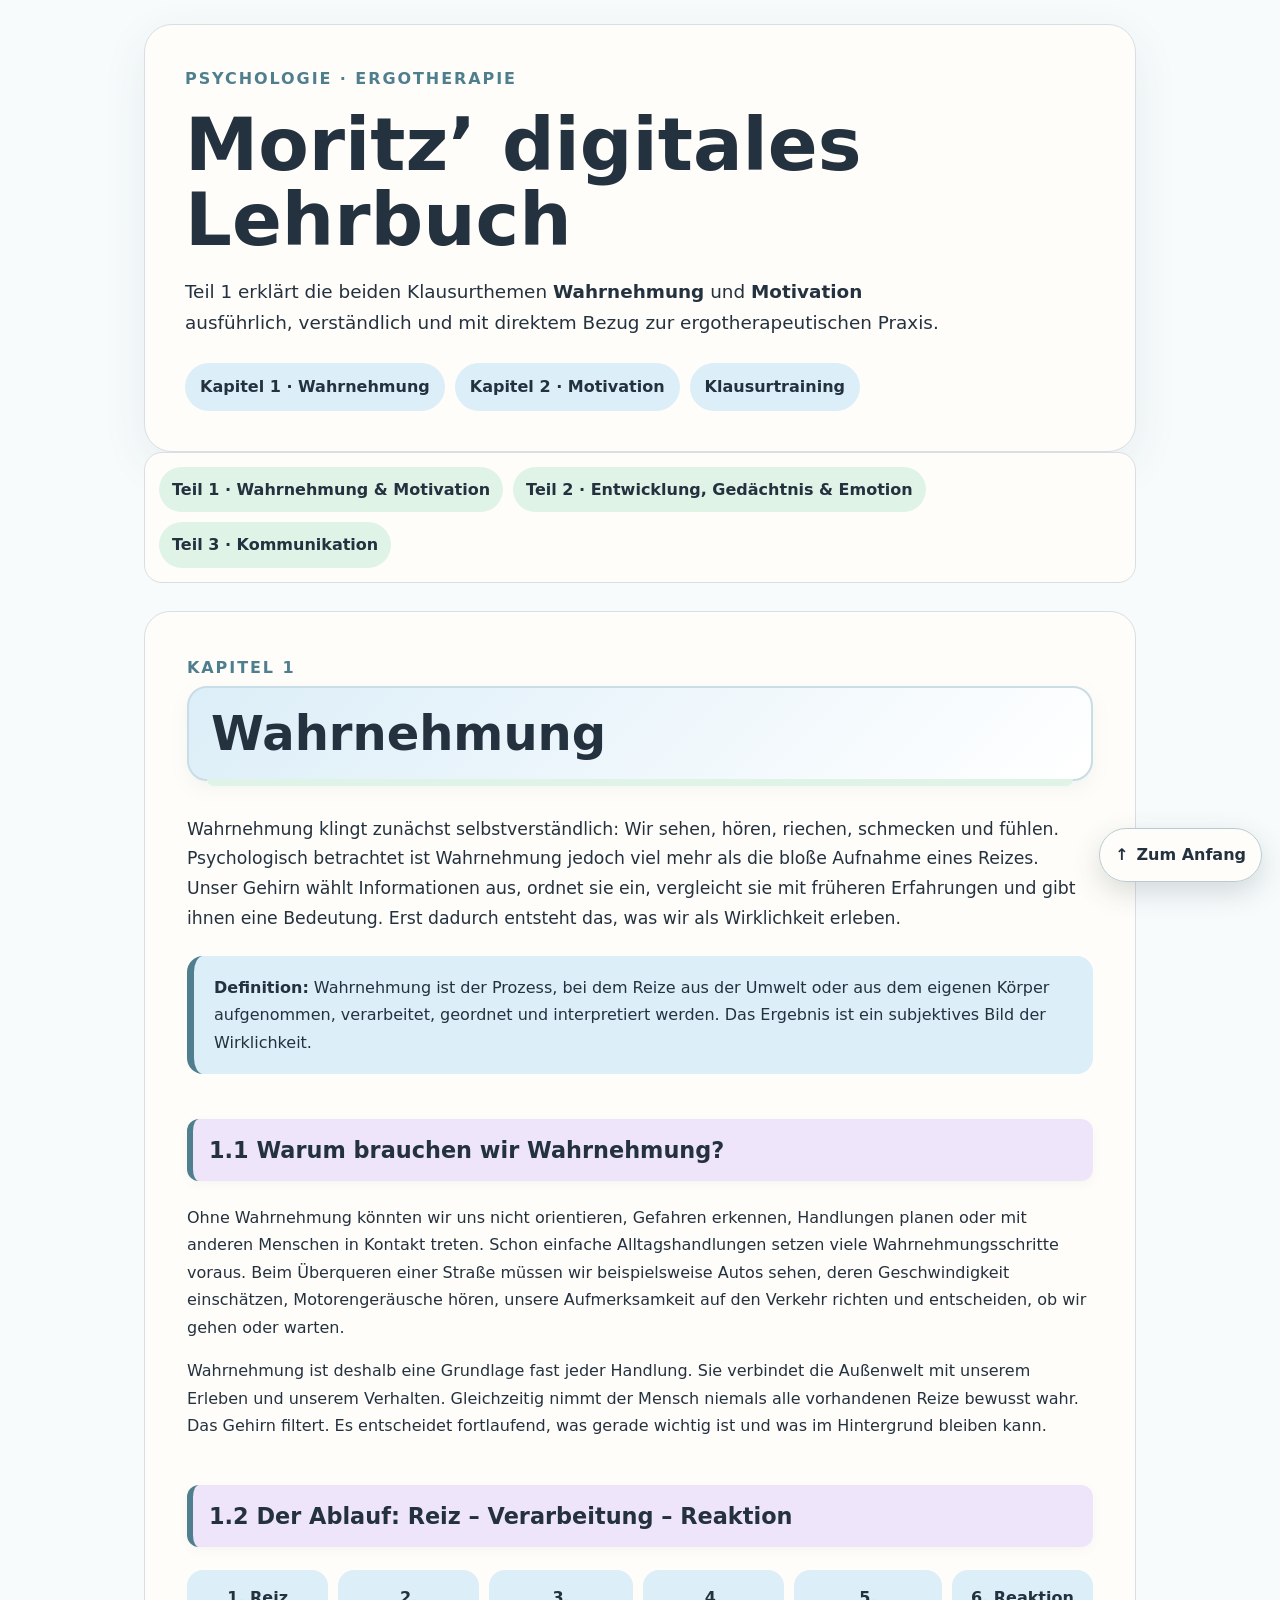
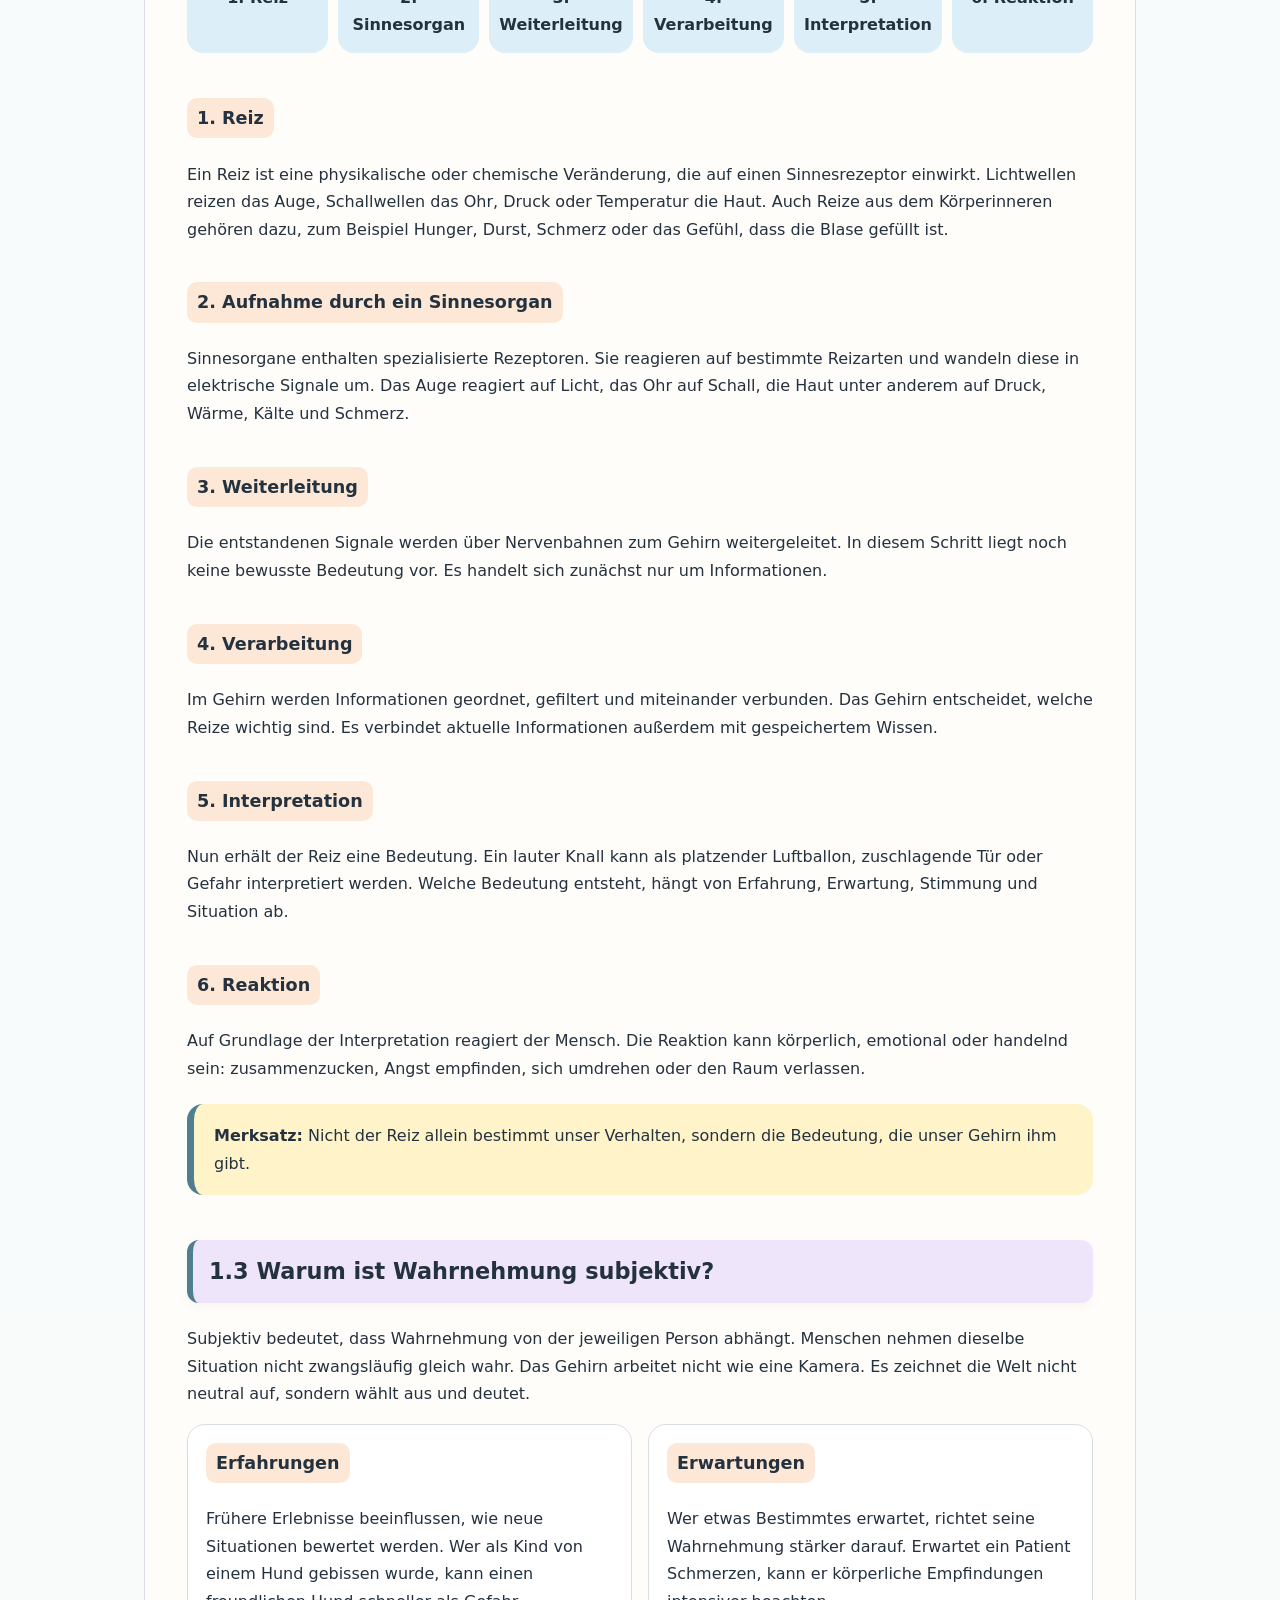
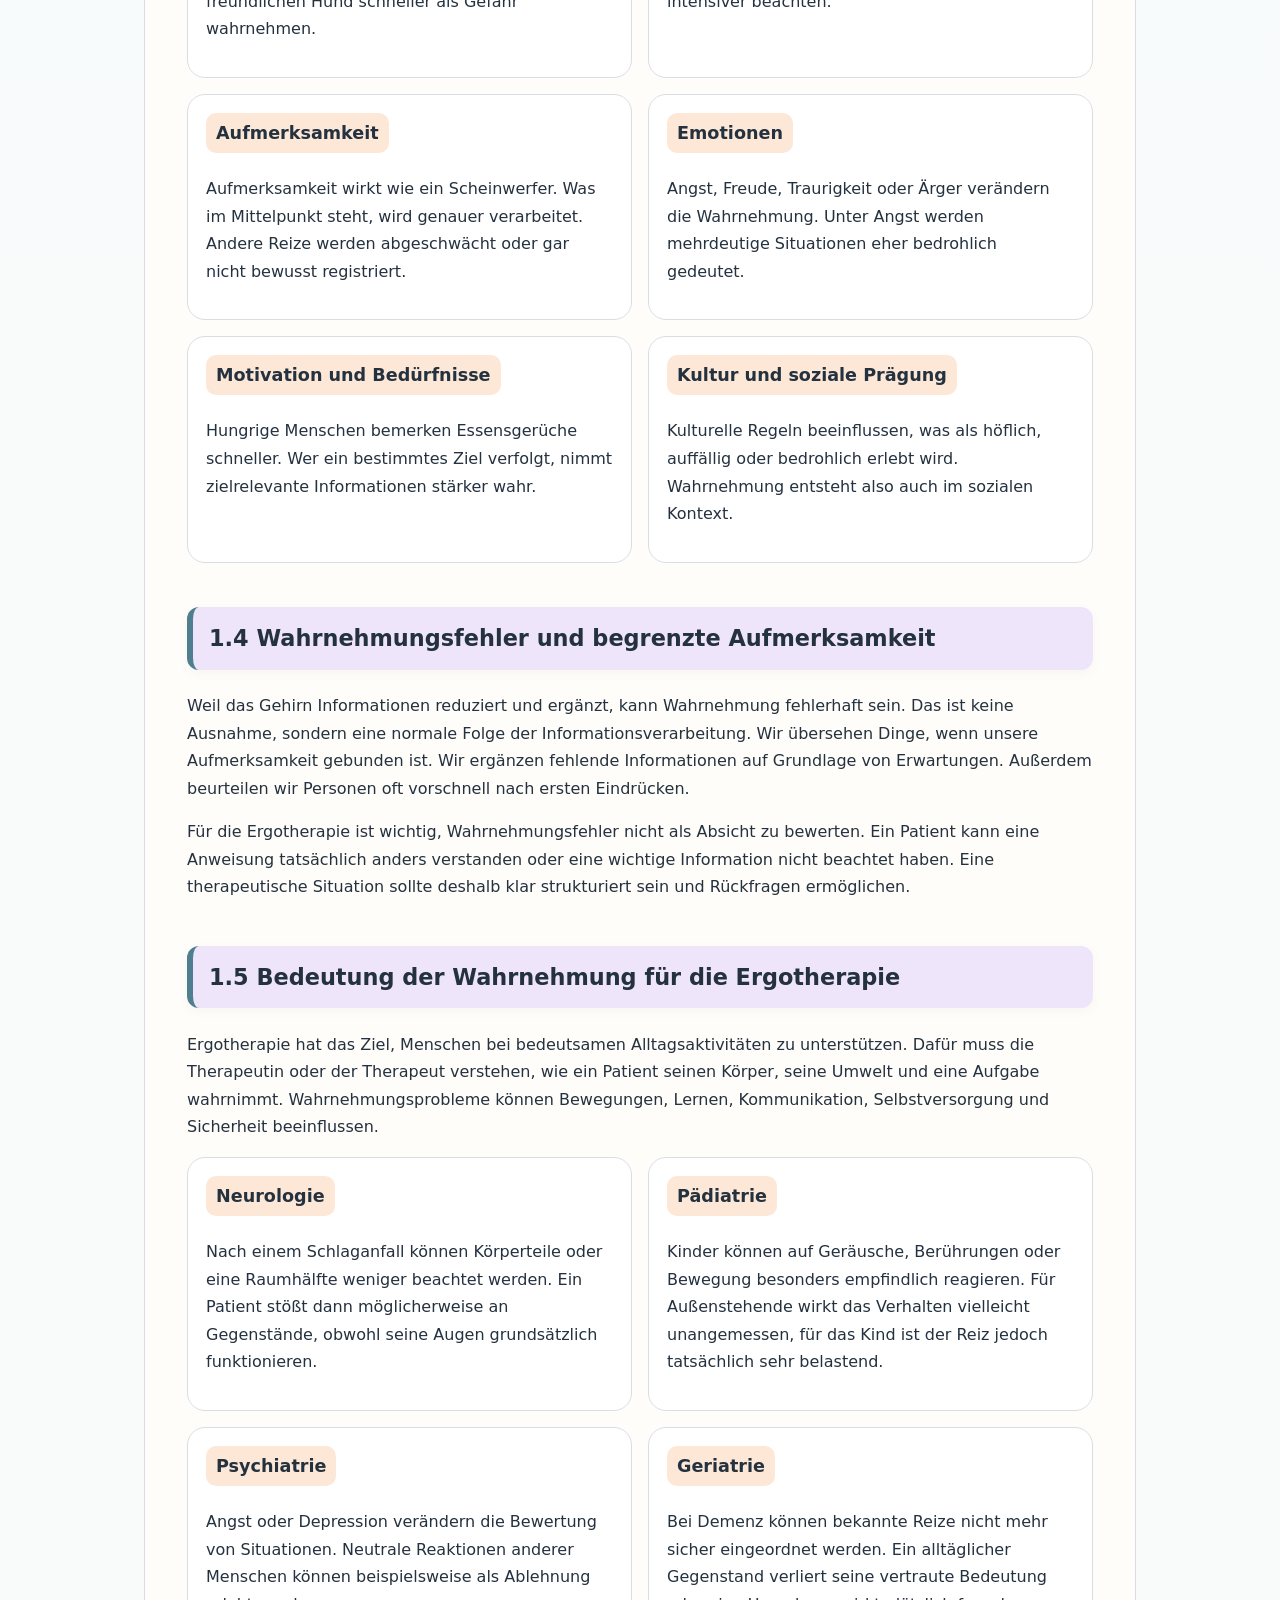
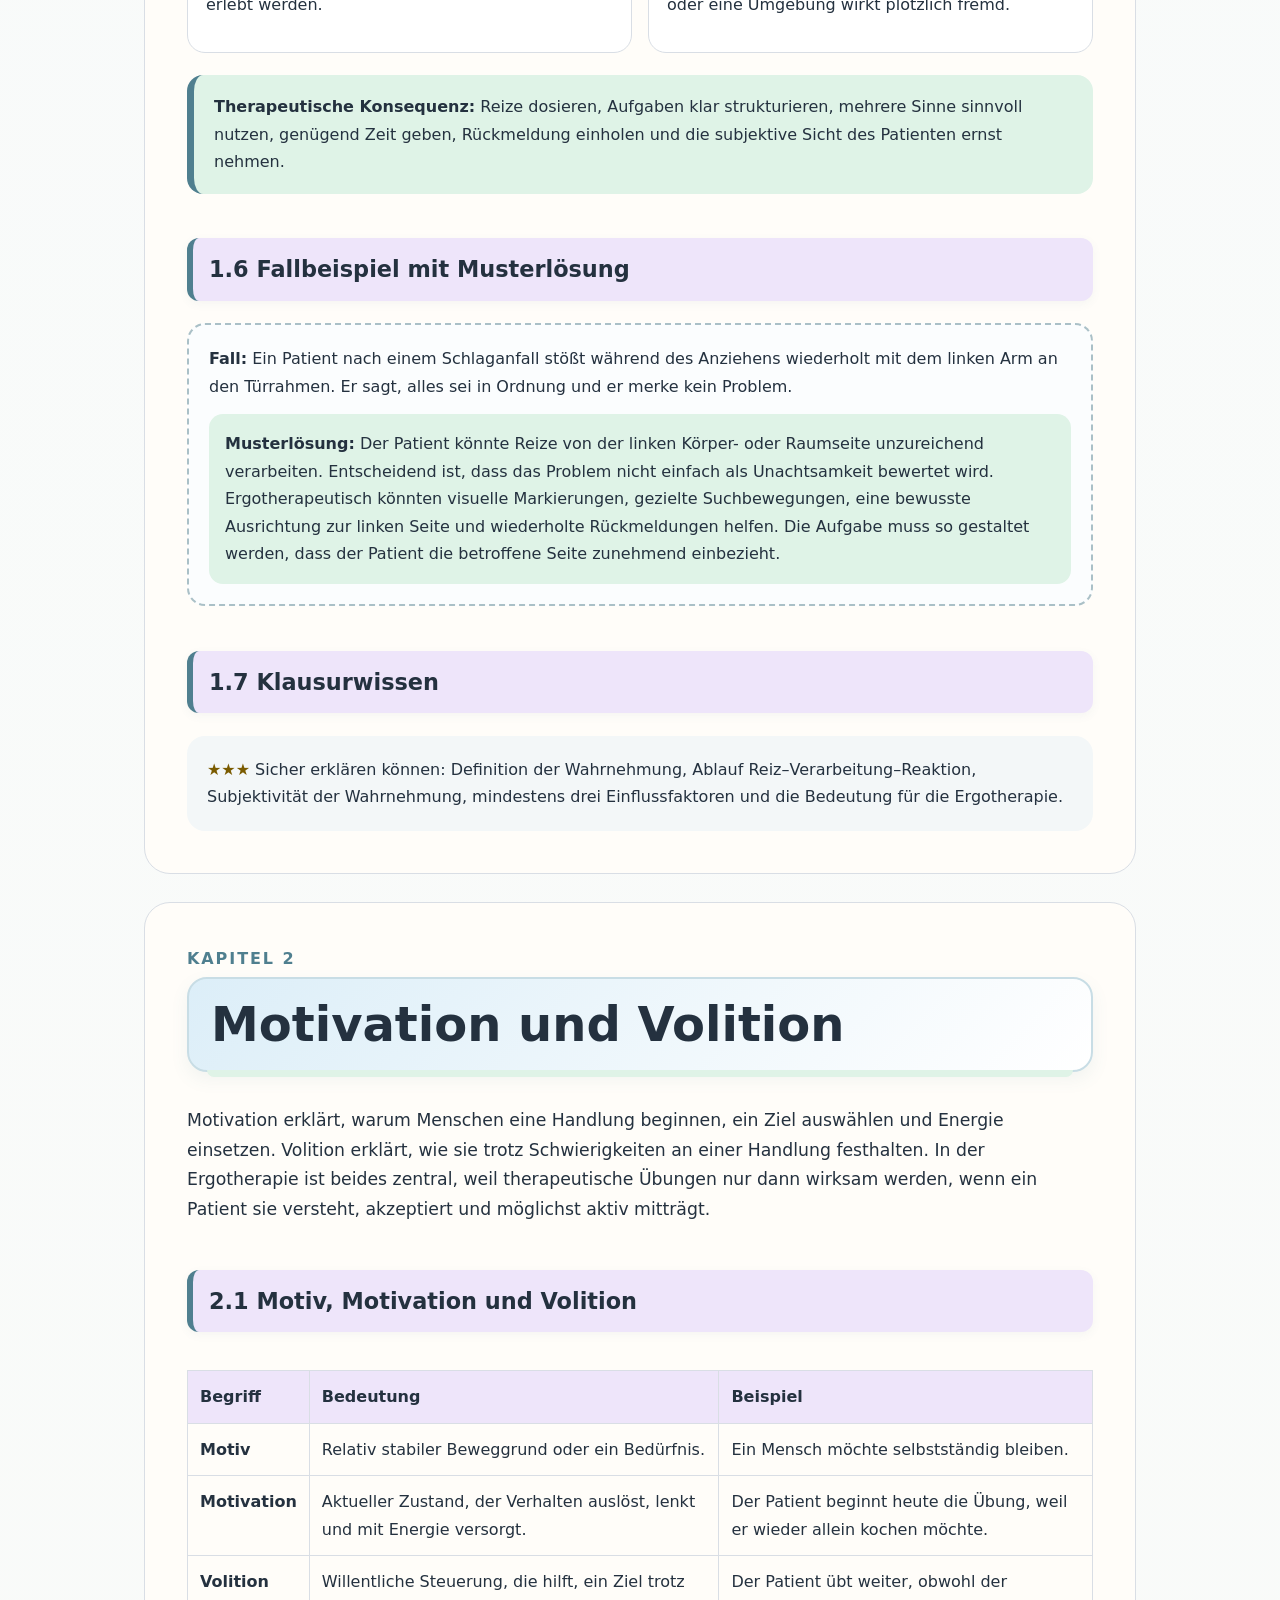
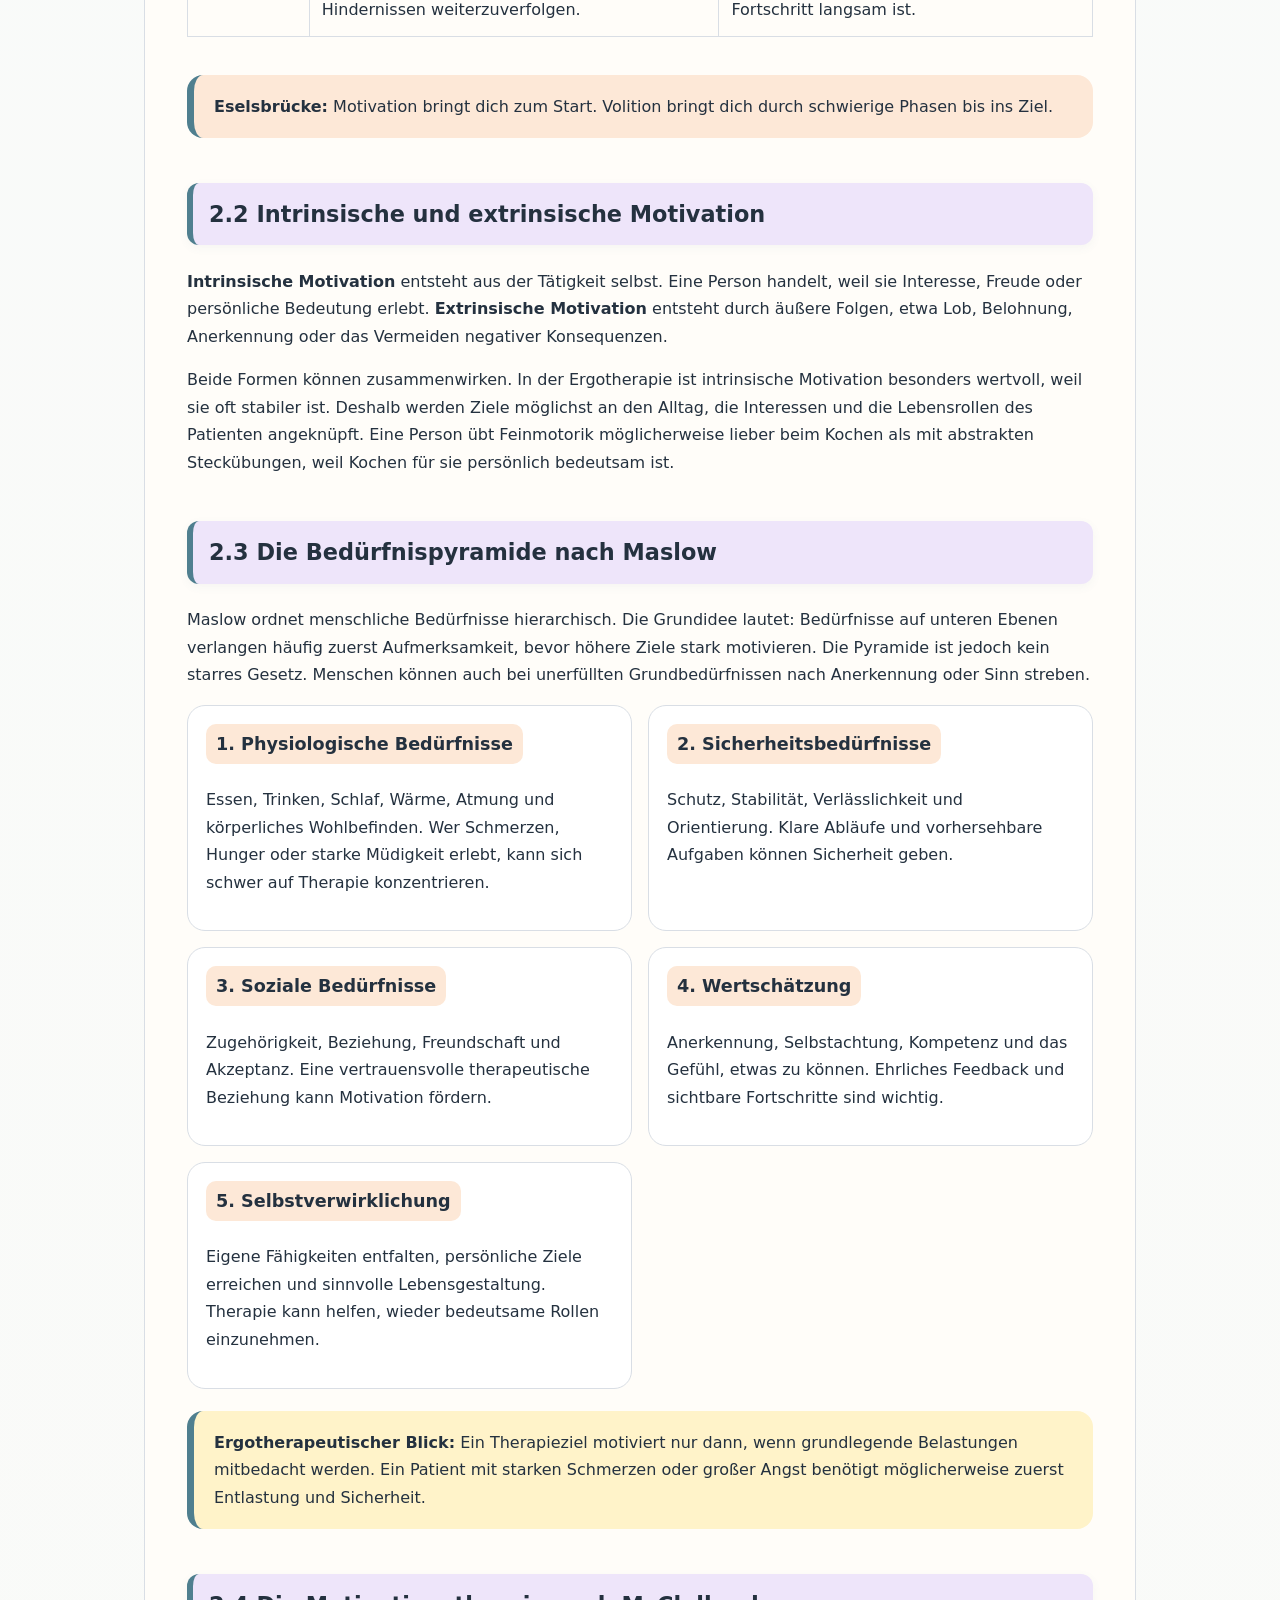
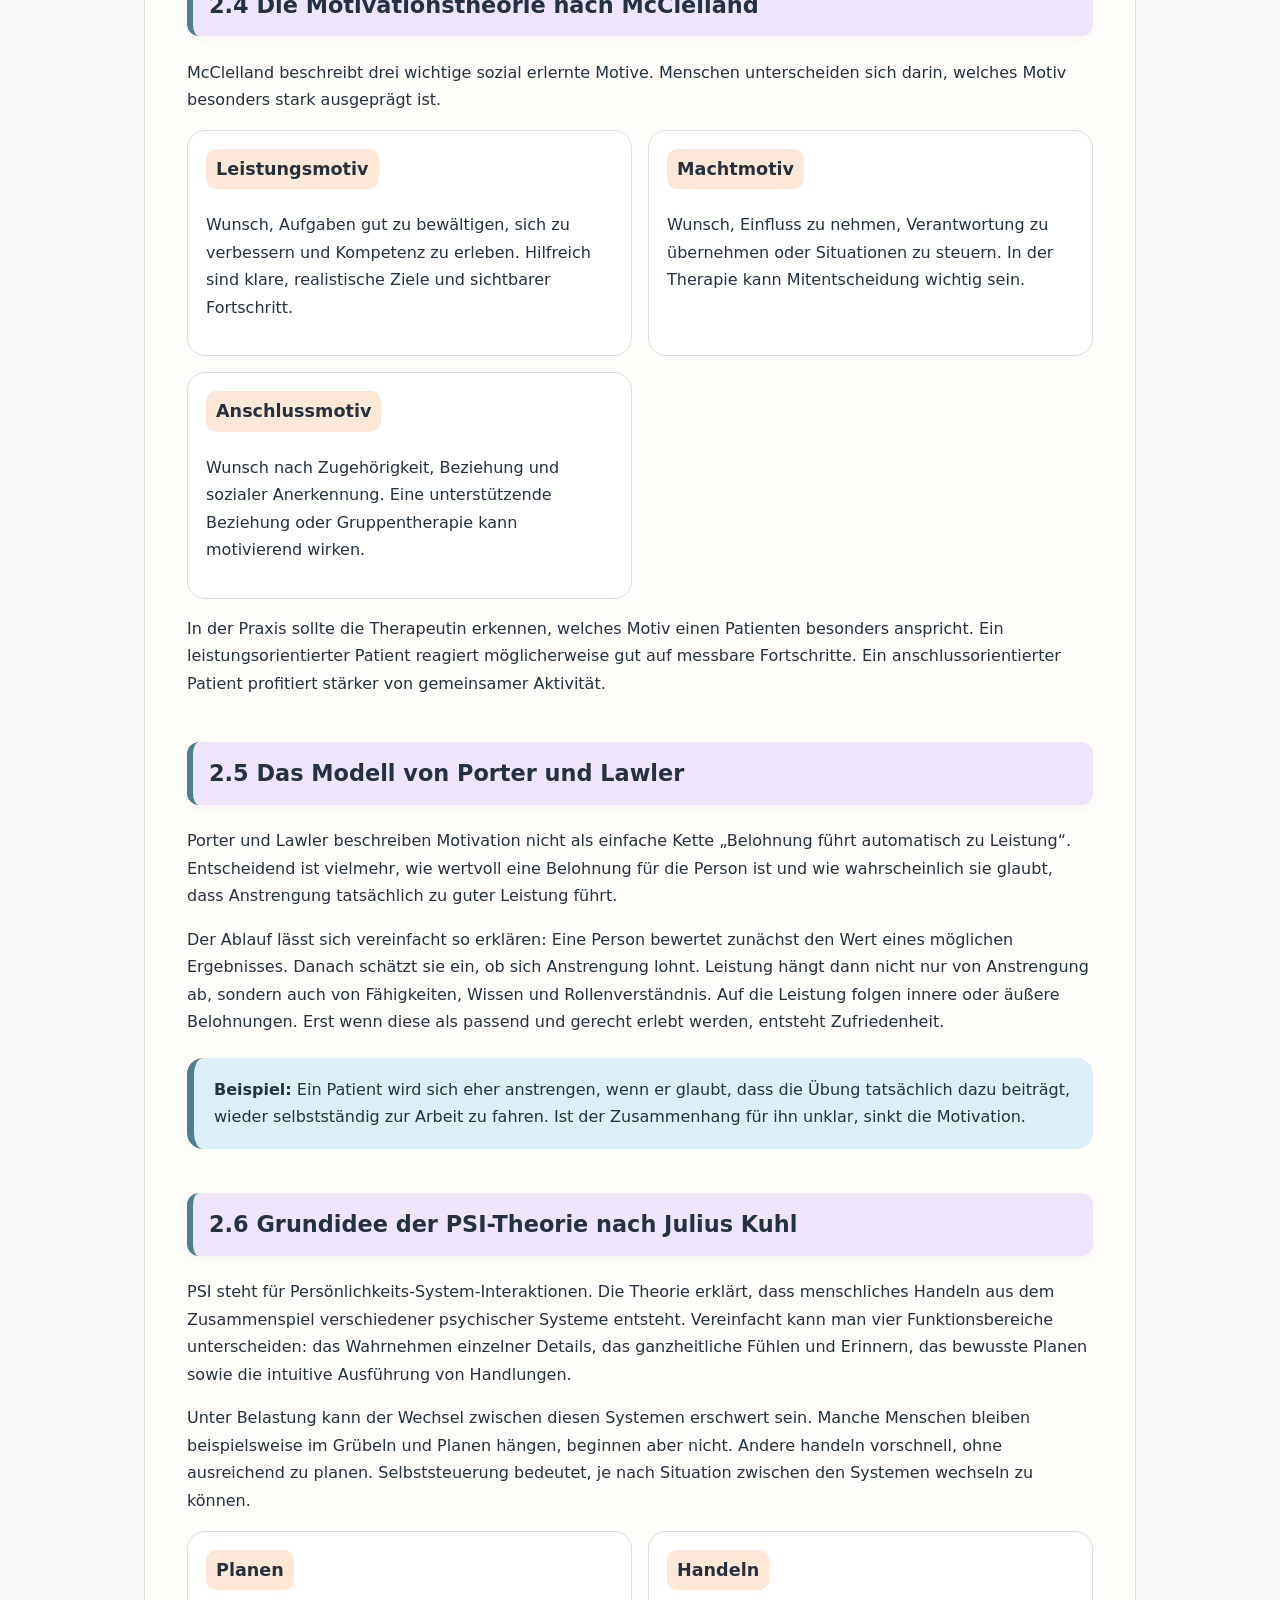
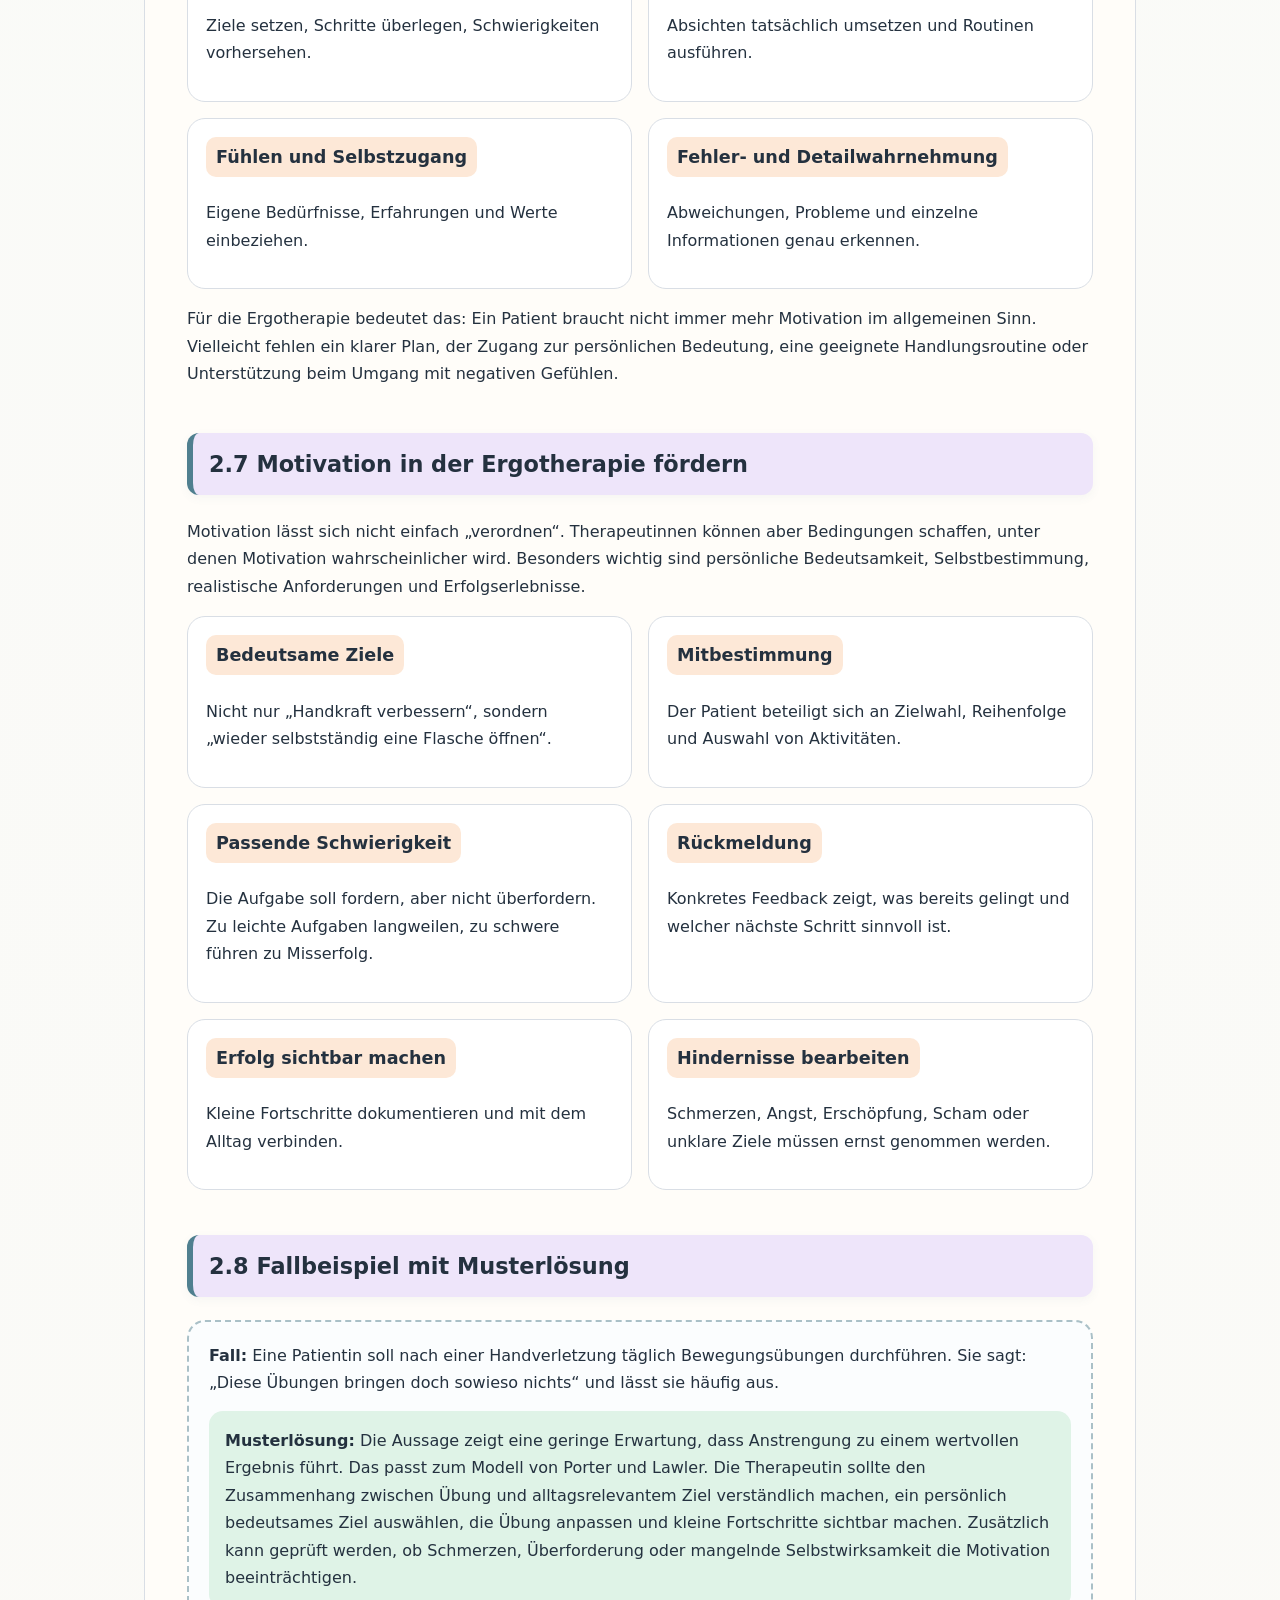
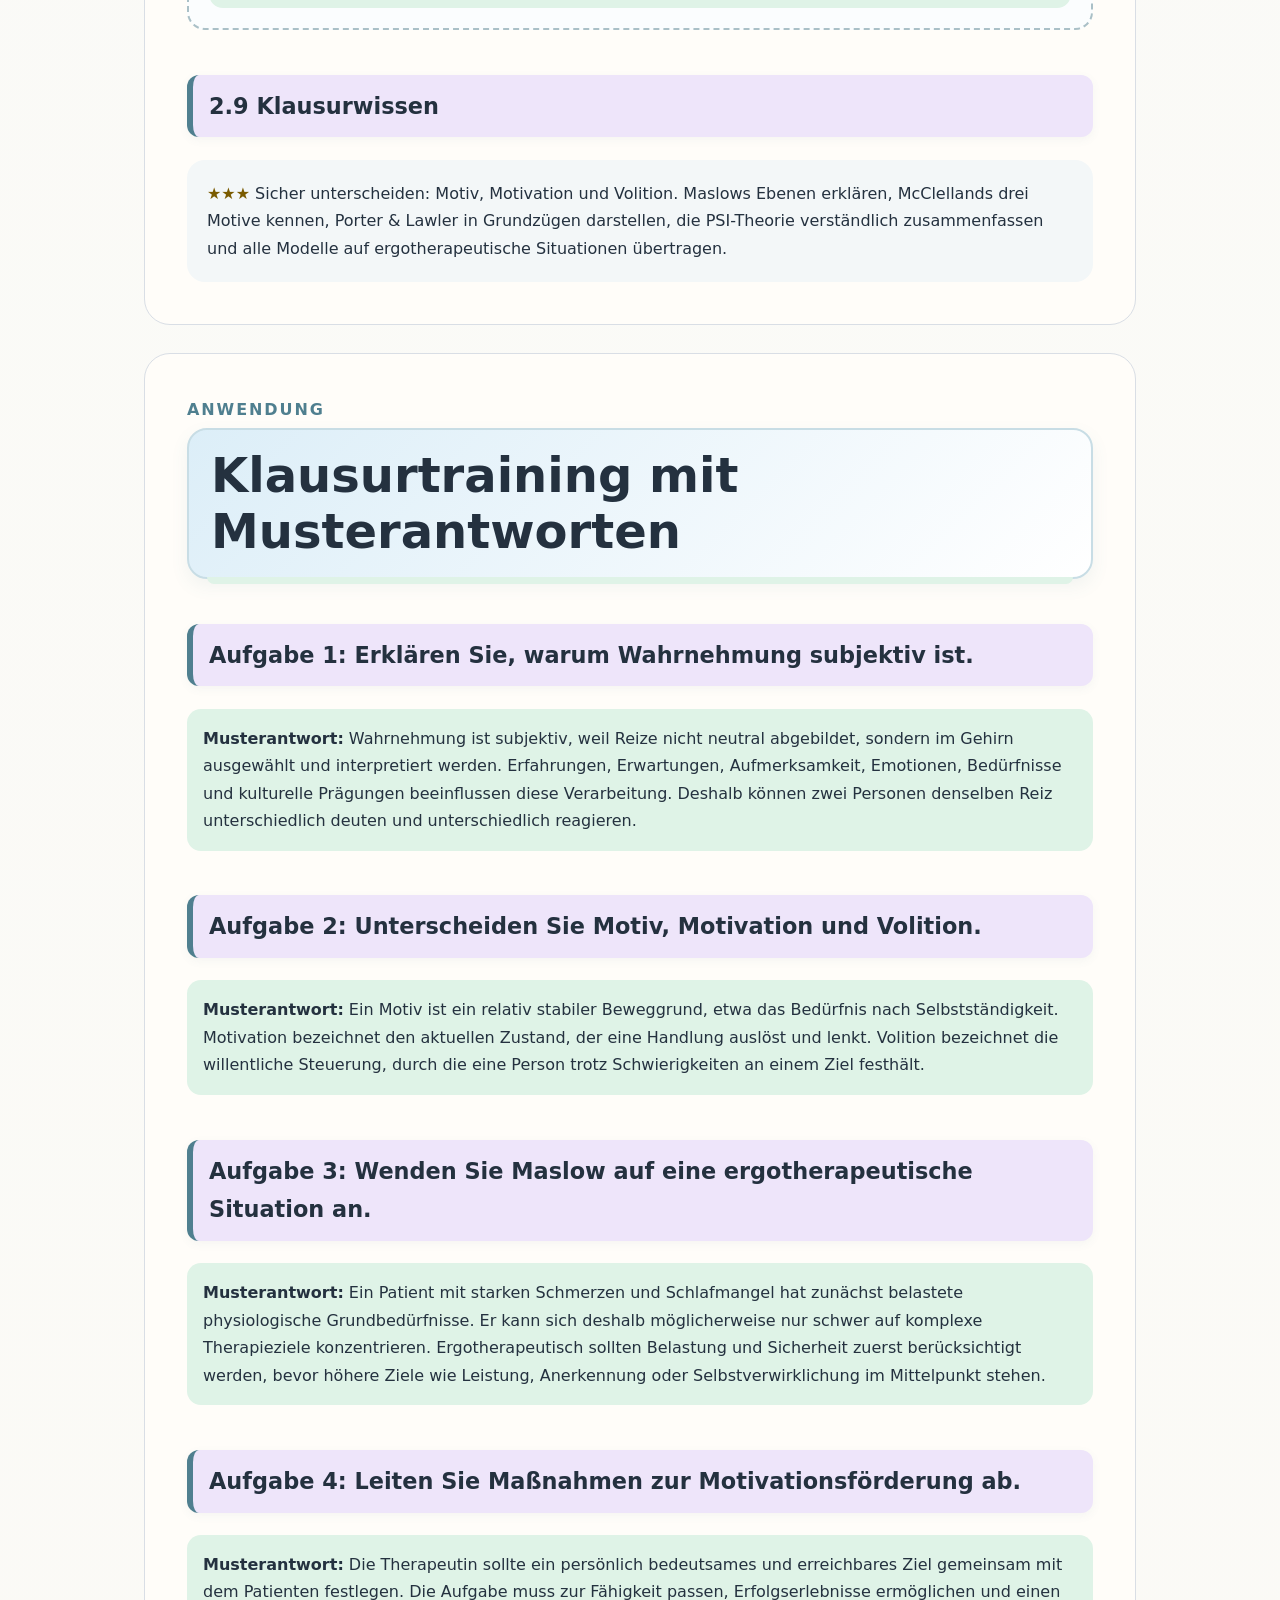
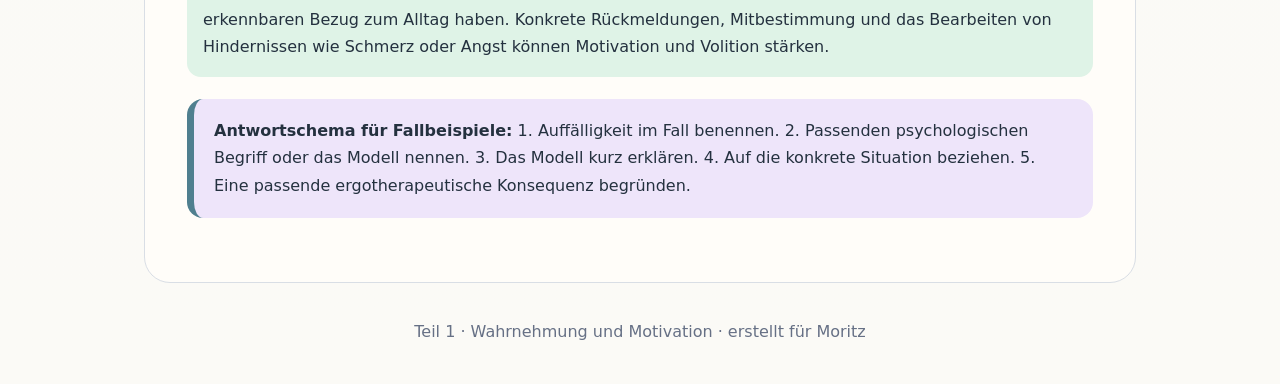
==== commit bbee83fa: "Add back-to-top navigation and heading frames" ====
--- a/index.html
+++ b/index.html
@@ -19,9 +19,23 @@
     .summary{background:#f3f7f8;border-radius:18px;padding:20px}.stars{font-weight:800;color:#7a5b00}.footer{text-align:center;color:var(--muted);padding:35px 10px 15px}
     @media(max-width:760px){.flow{grid-template-columns:1fr}.grid{grid-template-columns:1fr}.hero{padding:26px}.shell{padding:12px}.chapter{border-radius:20px}}
     @media print{body{background:white}.shell{max-width:none;padding:0}.hero,.chapter{box-shadow:none;break-inside:avoid}.nav{display:none}.chapter{page-break-before:always;border:none}.hero{border:none}.footer{display:none}}
+
+    /* Einheitliche Navigation und dekorative Überschriftenrahmen */
+    html{scroll-behavior:smooth}
+    h2{position:relative;padding:18px 22px;border:2px solid #c8dde5;border-radius:20px;background:linear-gradient(135deg,var(--blue),#ffffff);box-shadow:0 7px 18px rgba(79,127,143,.08)}
+    h2::before{content:"";position:absolute;left:18px;right:18px;bottom:-7px;height:7px;border-radius:0 0 10px 10px;background:var(--mint)}
+    h3{padding:12px 16px;border-left:6px solid var(--accent);border-radius:12px;background:var(--lilac);box-shadow:0 3px 10px rgba(79,127,143,.06)}
+    h4{display:inline-block;padding:5px 10px;border-radius:10px;background:var(--peach)}
+    .back-to-top{position:fixed;right:18px;bottom:18px;z-index:50;display:flex;align-items:center;gap:8px;padding:12px 15px;border:1px solid #b8cbd2;border-radius:999px;background:rgba(255,253,249,.96);color:var(--ink);text-decoration:none;font-weight:800;box-shadow:0 10px 28px rgba(43,64,80,.18);backdrop-filter:blur(8px)}
+    .back-to-top:hover{transform:translateY(-2px);background:var(--blue)}
+    .page-switcher{display:flex;gap:10px;flex-wrap:wrap;margin:0 0 24px;padding:14px;border:1px solid var(--line);border-radius:18px;background:var(--paper)}
+    .page-switcher a{padding:9px 13px;border-radius:999px;background:var(--mint);color:var(--ink);text-decoration:none;font-weight:750}
+    @media(max-width:560px){.back-to-top span{display:none}.back-to-top{padding:13px 16px;font-size:1.2rem}h2{padding:15px 17px}h3{padding:10px 13px}}
+    @media print{.back-to-top,.page-switcher{display:none!important}h2,h3{box-shadow:none}}
+
   </style>
 </head>
-<body>
+<body id="seitenanfang">
 <div class="shell">
   <header class="hero">
     <div class="eyebrow">Psychologie · Ergotherapie</div>
@@ -29,6 +43,13 @@
     <p class="lead">Teil 1 erklärt die beiden Klausurthemen <strong>Wahrnehmung</strong> und <strong>Motivation</strong> ausführlich, verständlich und mit direktem Bezug zur ergotherapeutischen Praxis.</p>
     <div class="nav"><a href="#wahrnehmung">Kapitel 1 · Wahrnehmung</a><a href="#motivation">Kapitel 2 · Motivation</a><a href="#klausurtraining">Klausurtraining</a></div>
   </header>
+
+
+  <nav class="page-switcher" aria-label="Lehrbuchteile">
+    <a href="index.html">Teil 1 · Wahrnehmung & Motivation</a>
+    <a href="teil2.html">Teil 2 · Entwicklung, Gedächtnis & Emotion</a>
+    <a href="teil3.html">Teil 3 · Kommunikation</a>
+  </nav>
 
   <main>
     <section class="chapter" id="wahrnehmung">
@@ -174,5 +195,8 @@
   </main>
   <div class="footer">Teil 1 · Wahrnehmung und Motivation · erstellt für Moritz</div>
 </div>
+
+  <a class="back-to-top" href="#seitenanfang" aria-label="Zurück zum Seitenanfang">↑ <span>Zum Anfang</span></a>
+
 </body>
 </html>
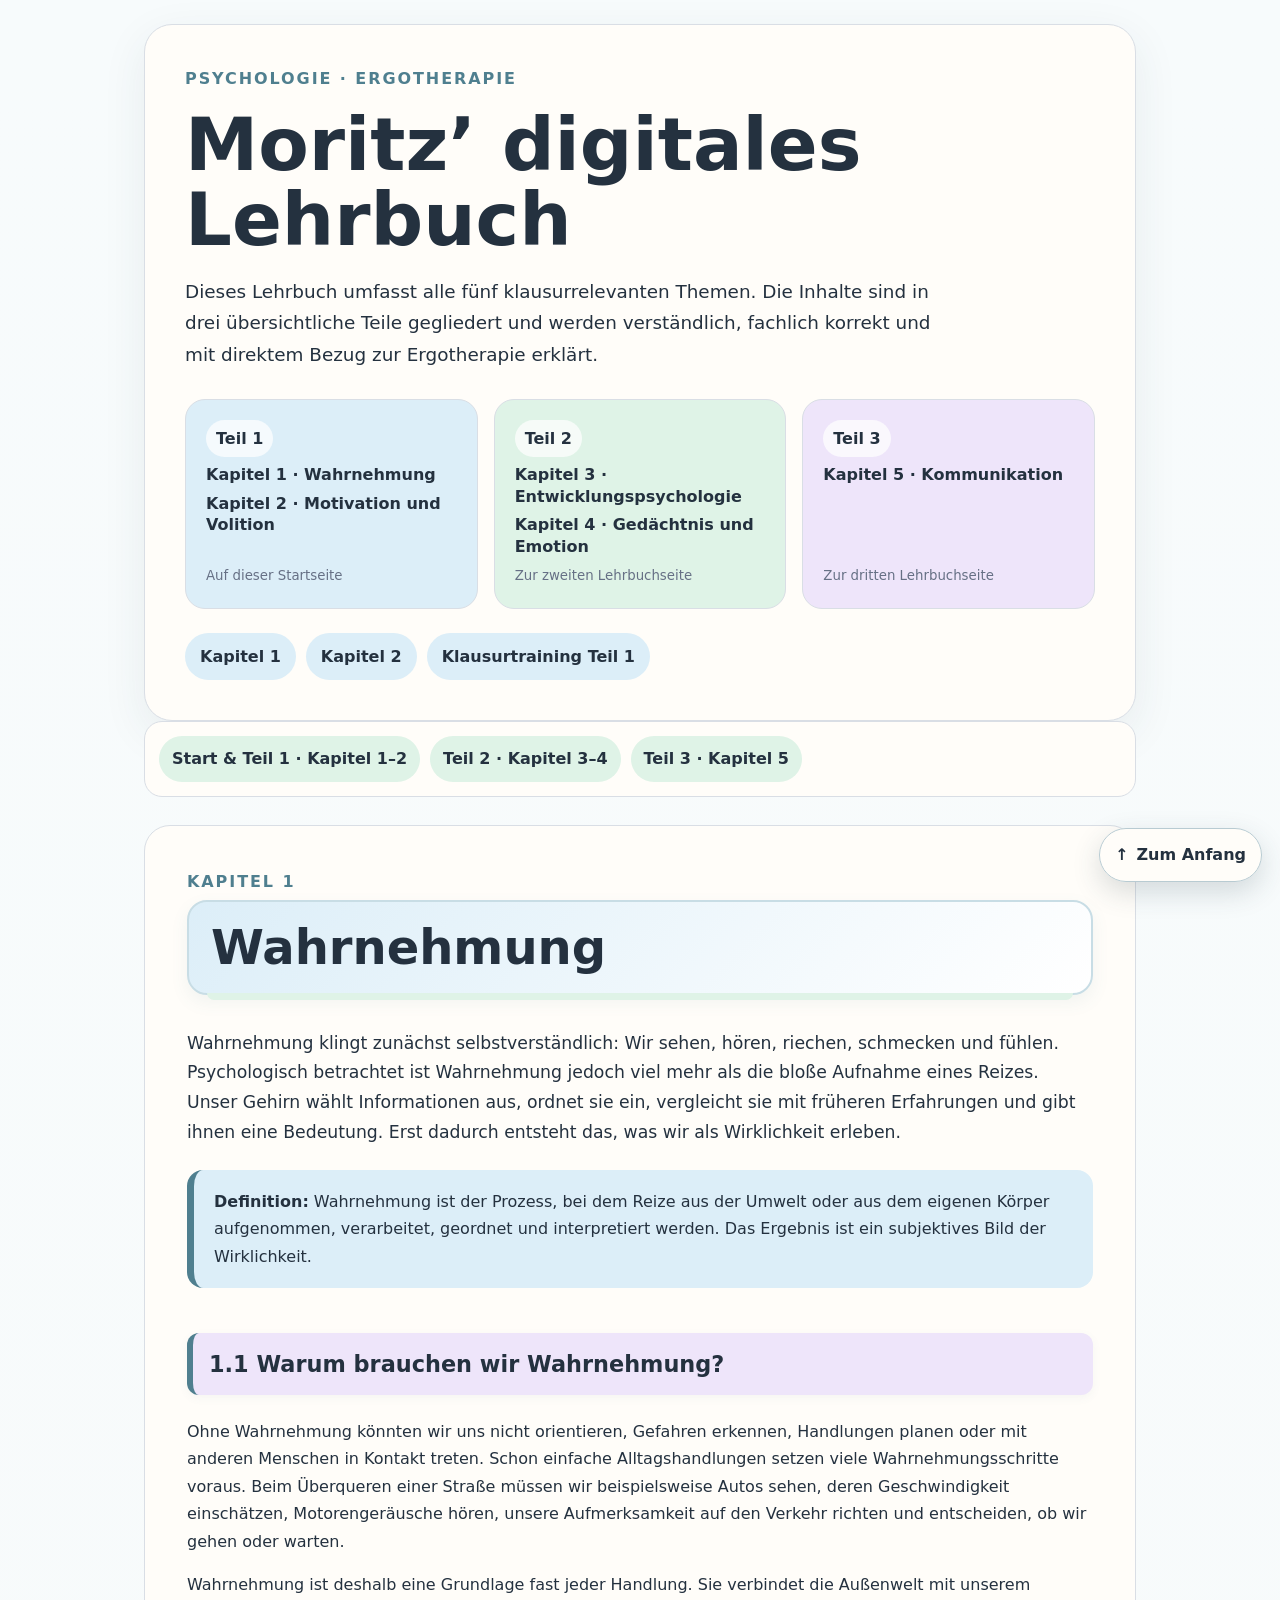
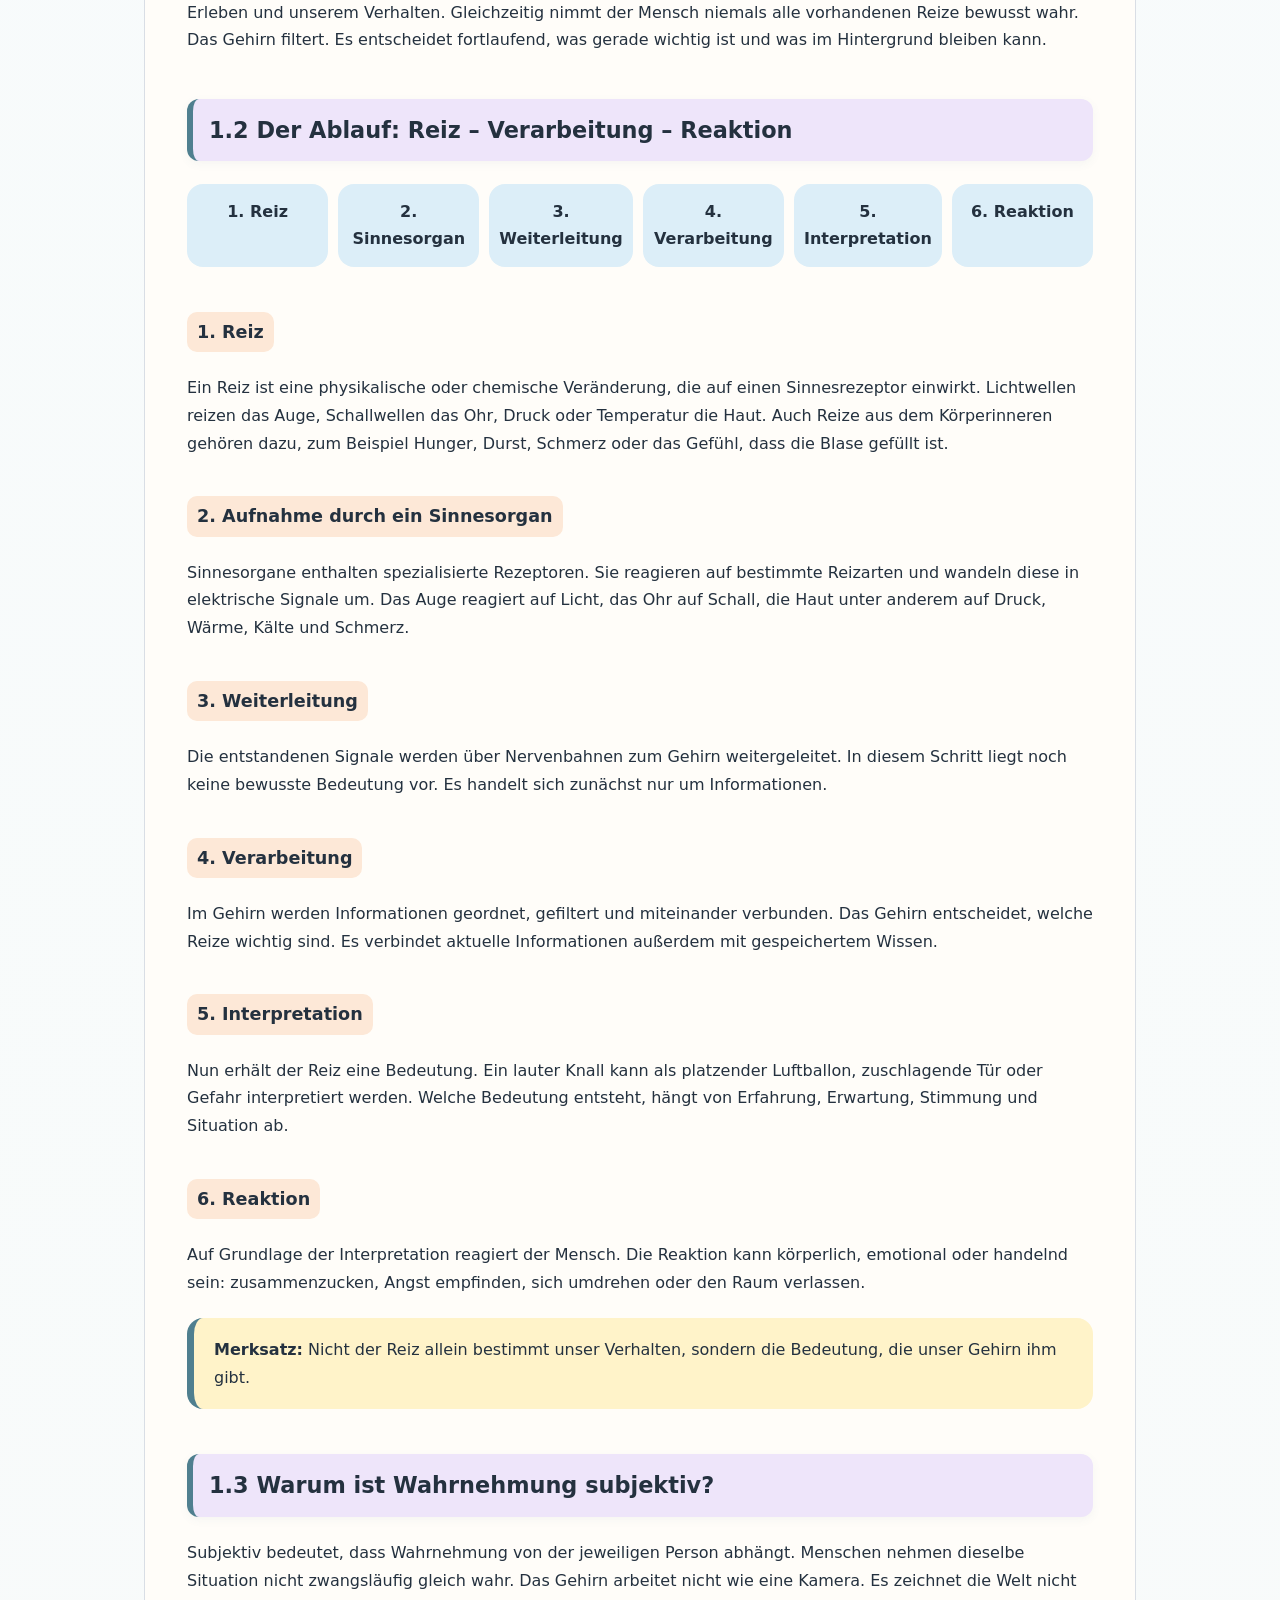
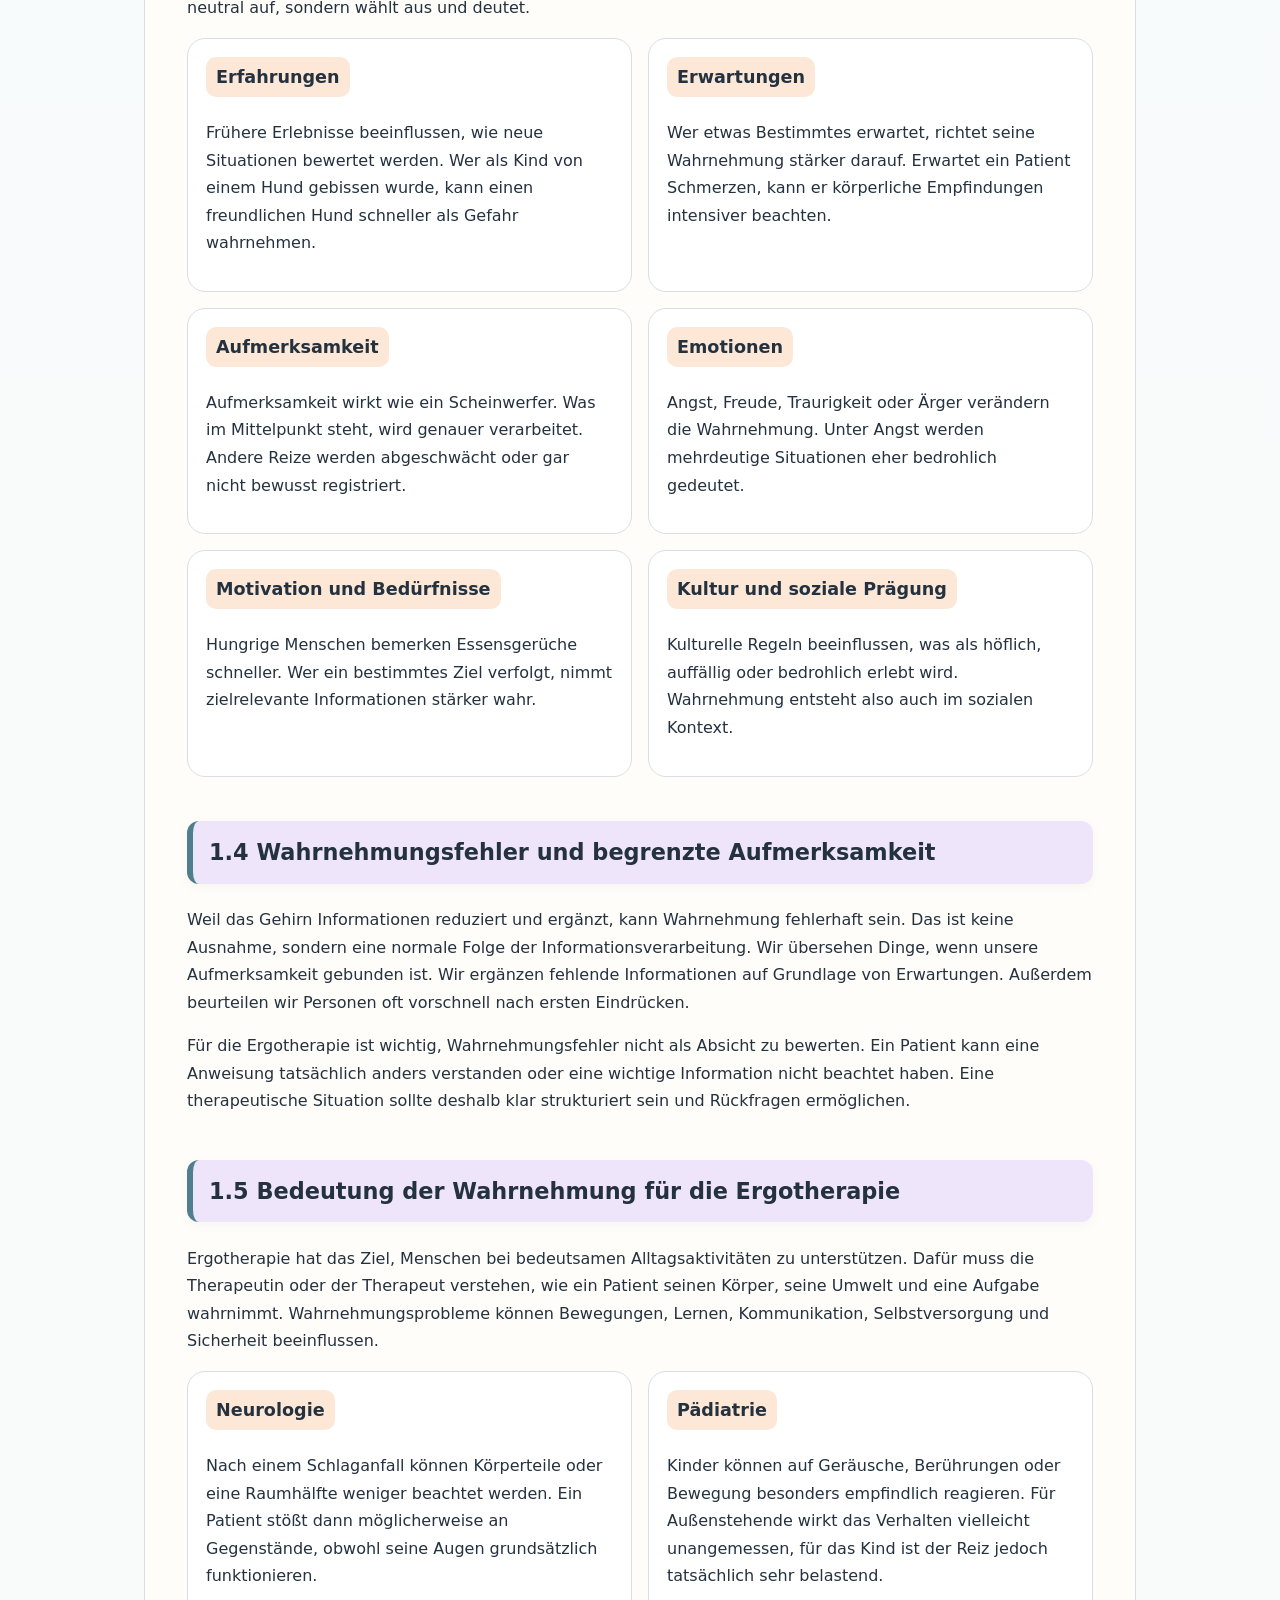
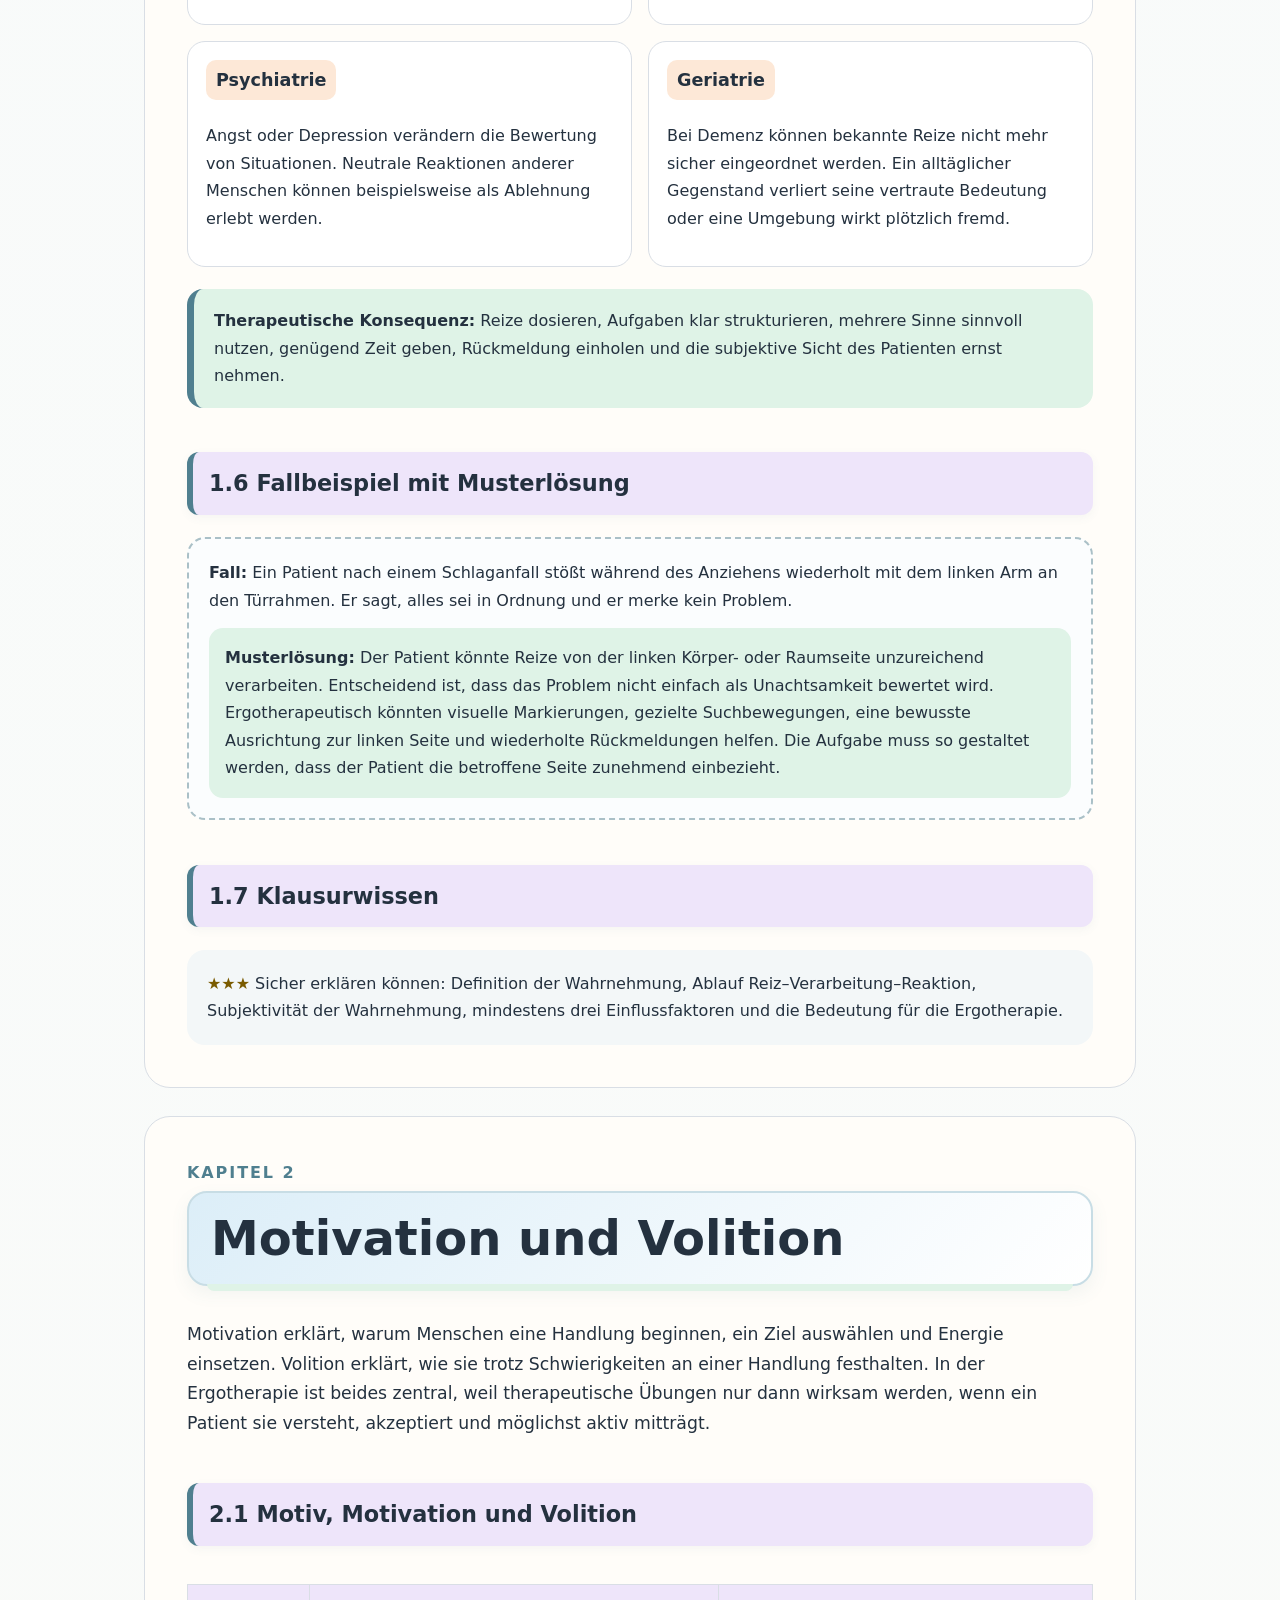
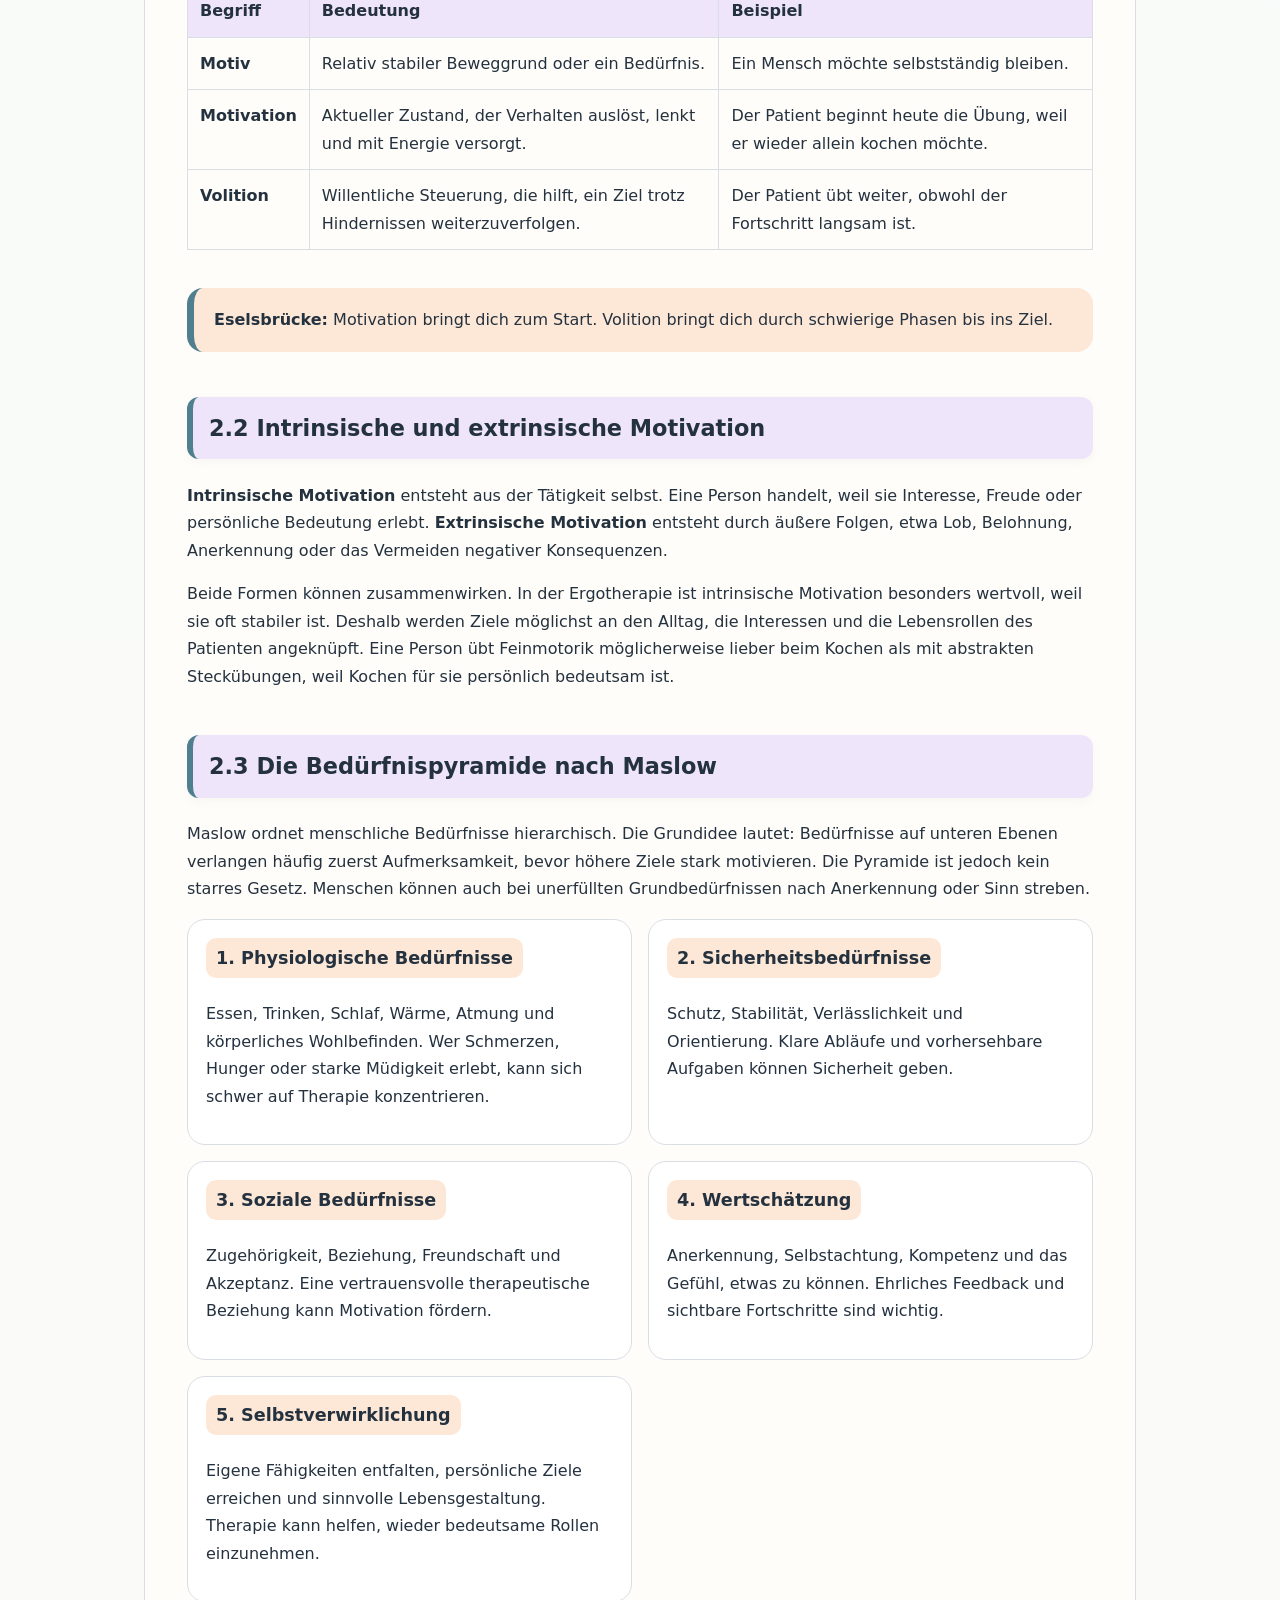
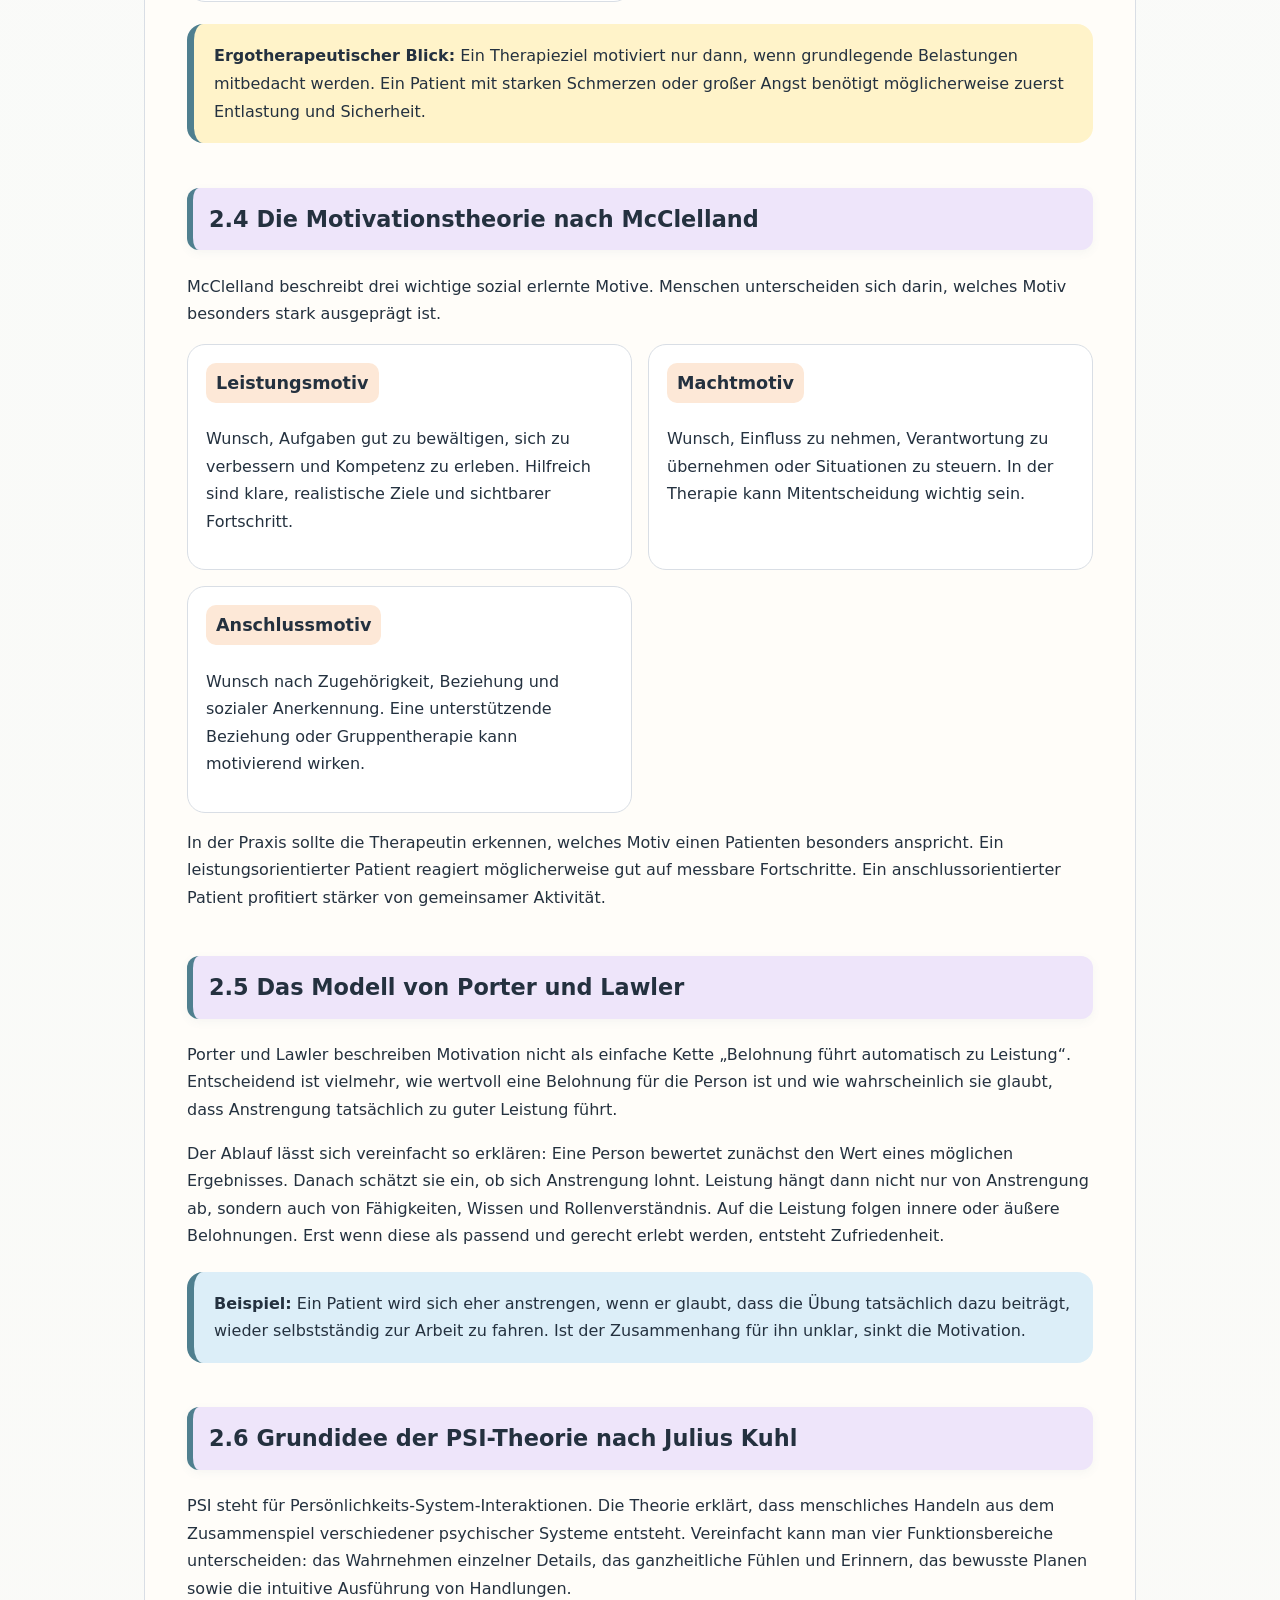
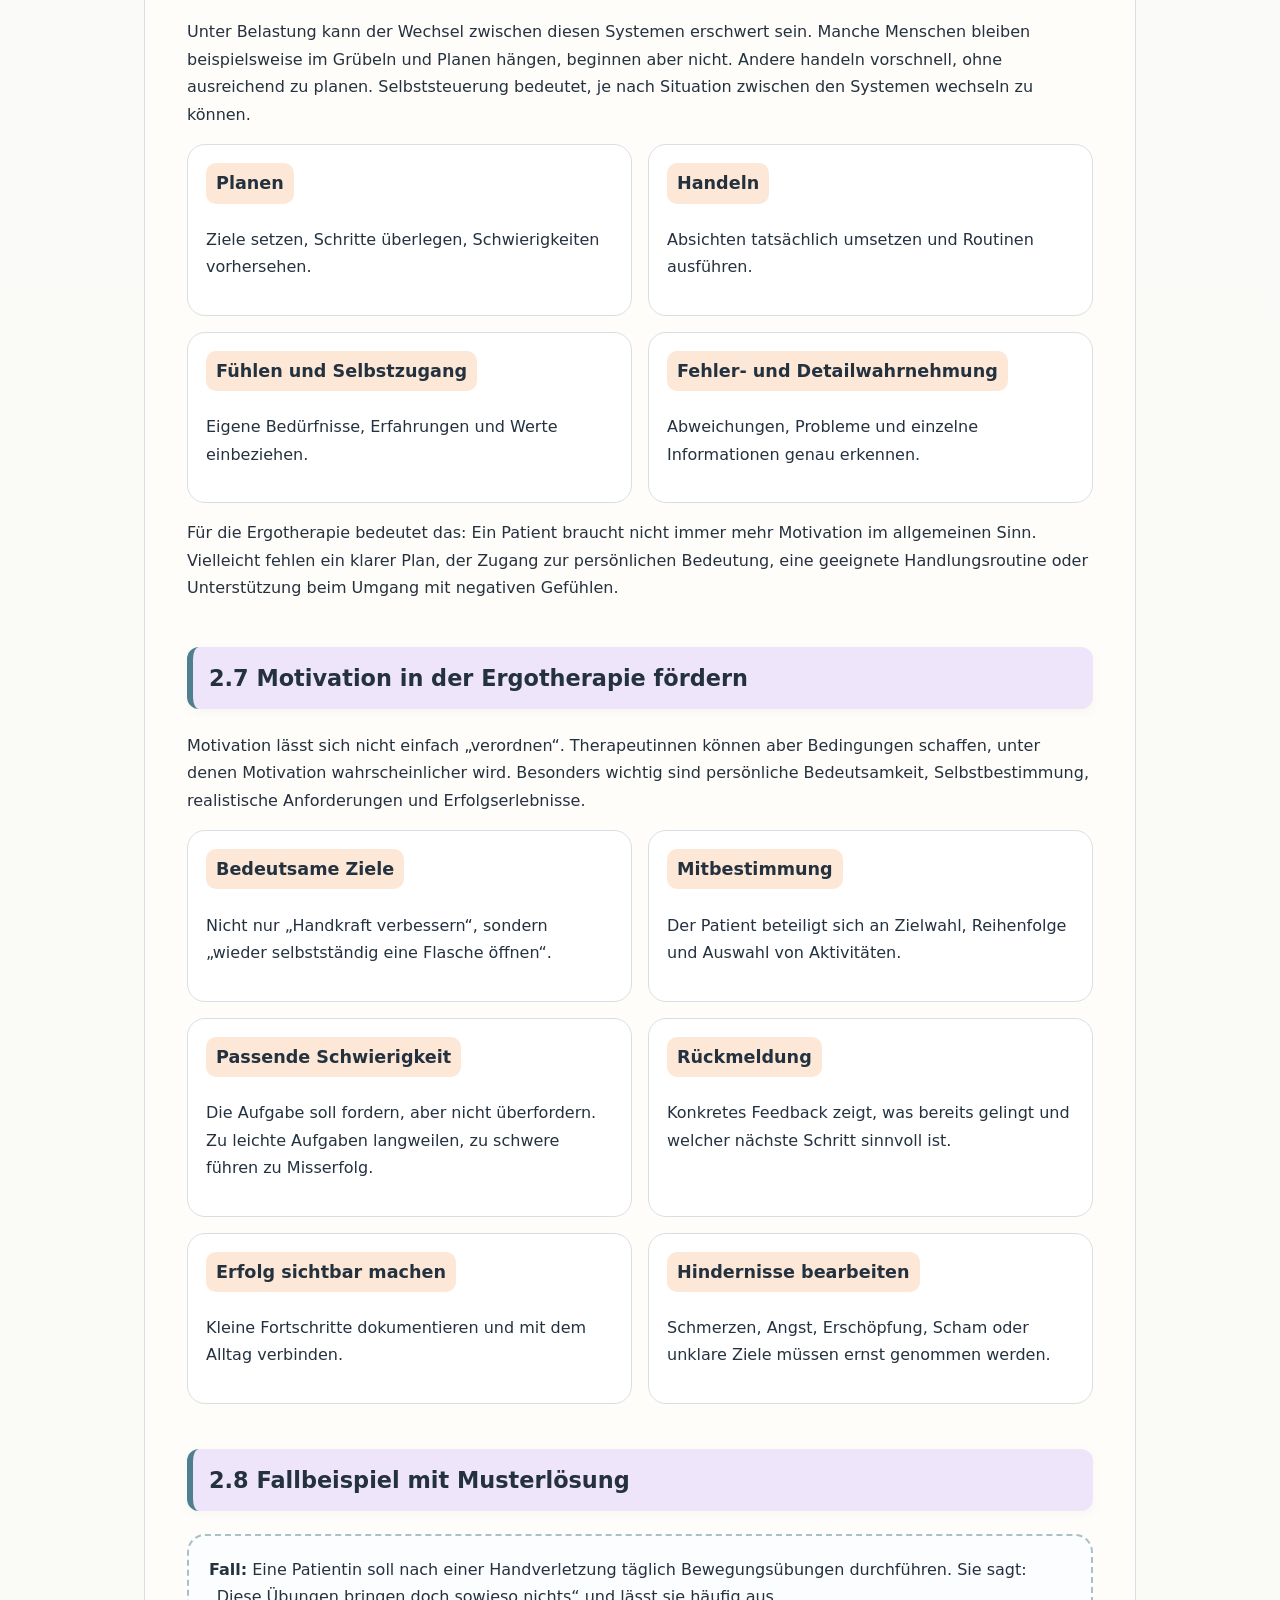
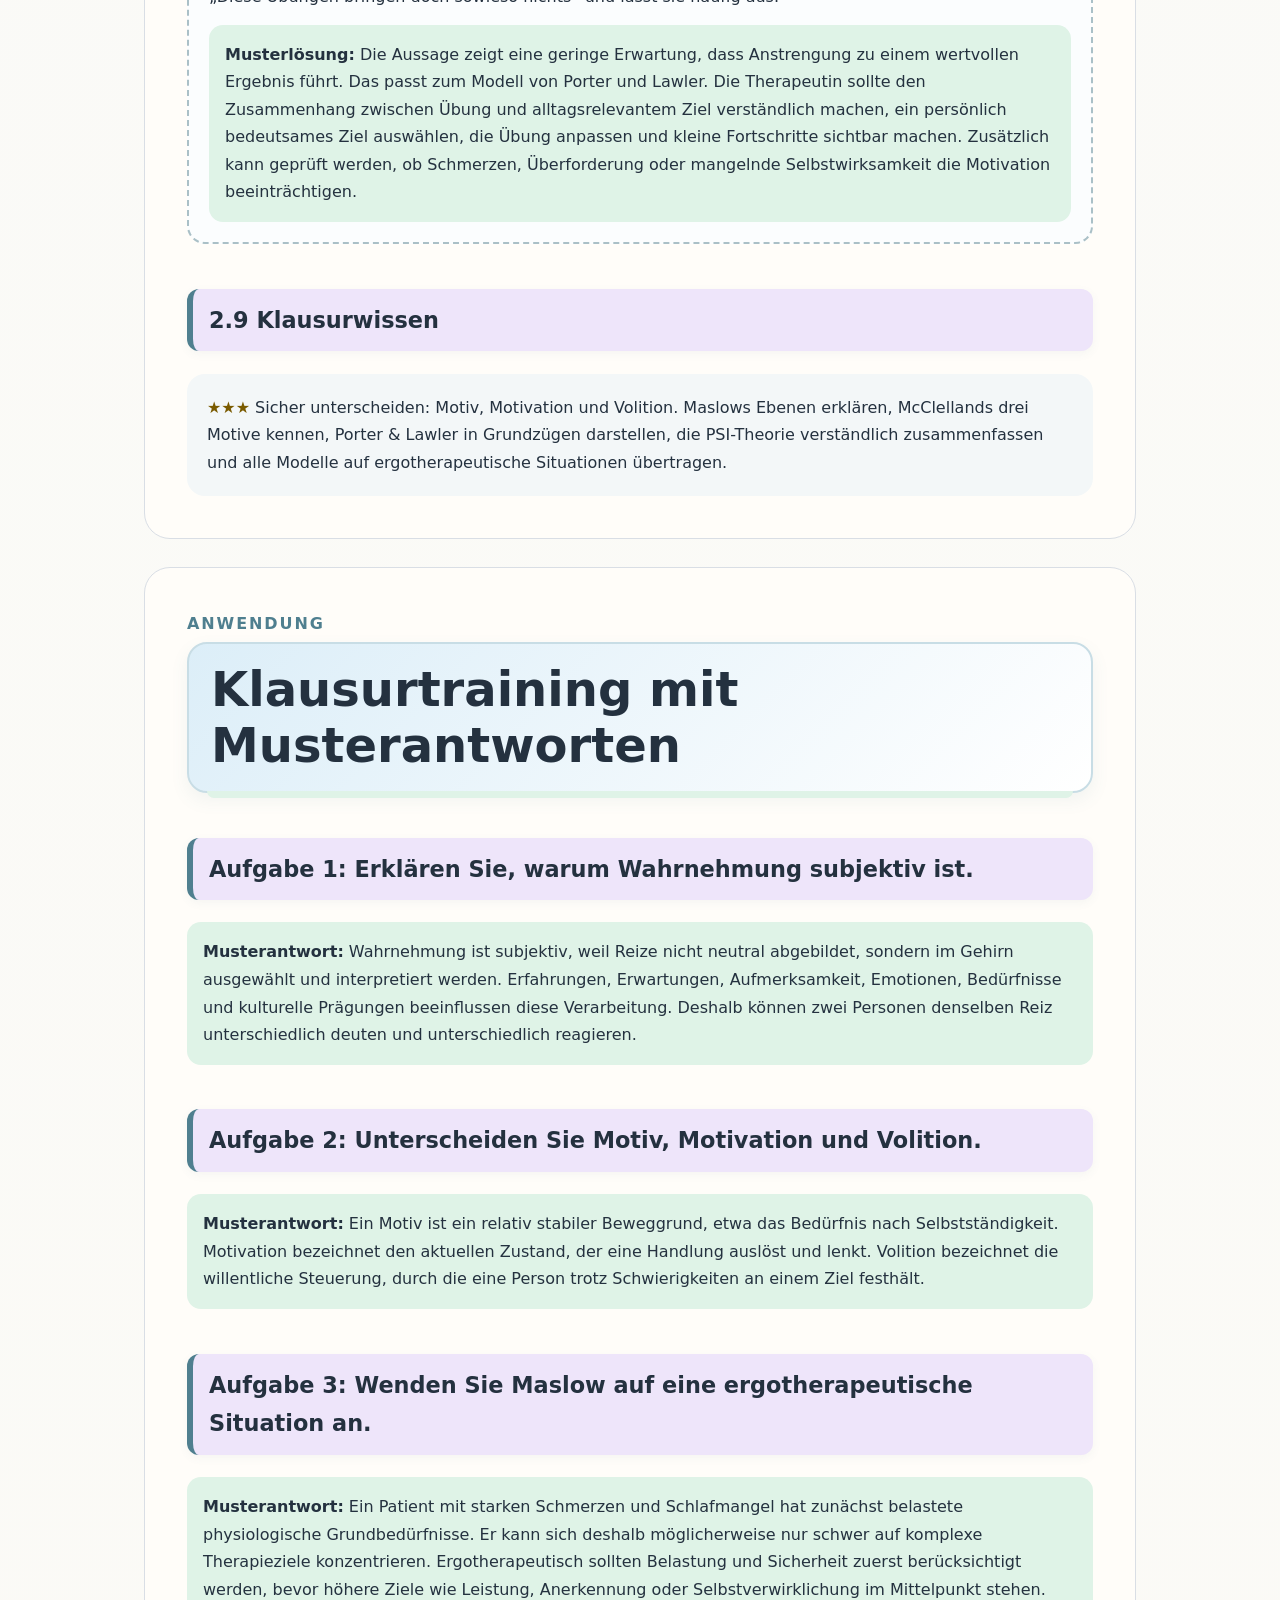
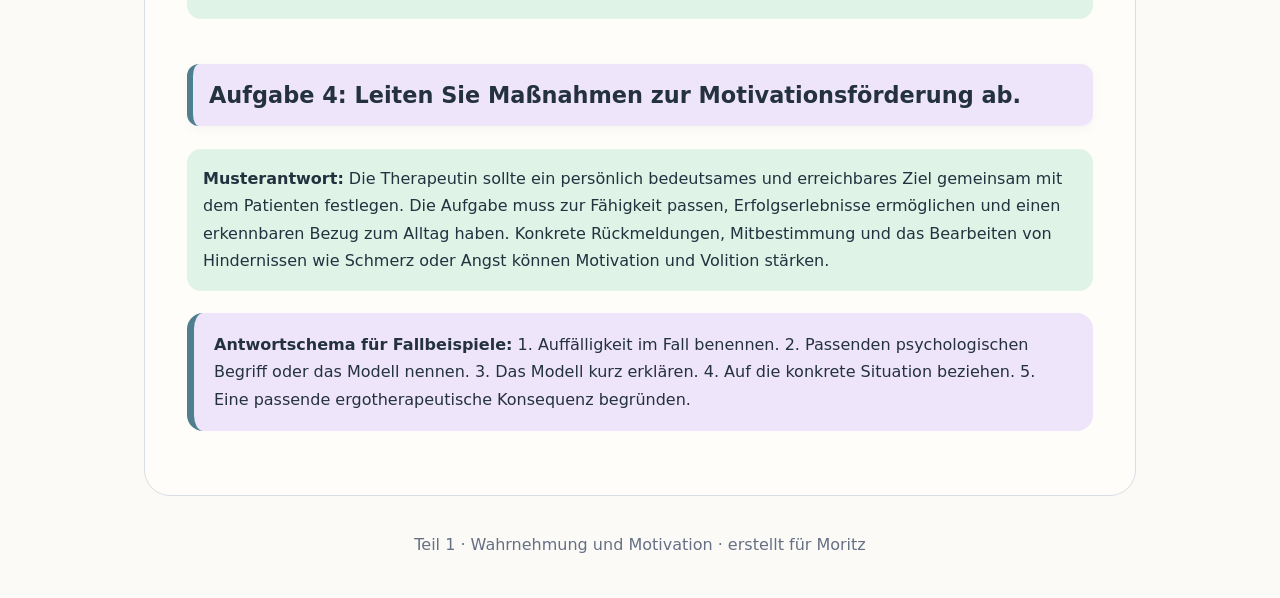
==== commit fefb997a: "Correct chapter overview on start page" ====
--- a/index.html
+++ b/index.html
@@ -33,6 +33,16 @@
     @media(max-width:560px){.back-to-top span{display:none}.back-to-top{padding:13px 16px;font-size:1.2rem}h2{padding:15px 17px}h3{padding:10px 13px}}
     @media print{.back-to-top,.page-switcher{display:none!important}h2,h3{box-shadow:none}}
 
+
+    .book-overview{display:grid;grid-template-columns:repeat(3,minmax(0,1fr));gap:16px;margin:28px 0 10px}
+    .part-card{display:flex;flex-direction:column;gap:7px;min-height:190px;padding:20px;border:1px solid var(--line);border-radius:20px;color:var(--ink);text-decoration:none;transition:transform .18s ease,box-shadow .18s ease}
+    .part-card:hover{transform:translateY(-3px);box-shadow:0 10px 24px rgba(43,64,80,.12)}
+    .part-card strong{line-height:1.35}.part-card small{margin-top:auto;color:var(--muted)}
+    .part-label{align-self:flex-start;padding:5px 10px;border-radius:999px;background:rgba(255,255,255,.72);font-weight:800}
+    .part-one{background:var(--blue)}.part-two{background:var(--mint)}.part-three{background:var(--lilac)}
+    @media(max-width:760px){.book-overview{grid-template-columns:1fr}.part-card{min-height:auto}}
+    @media print{.book-overview{grid-template-columns:repeat(3,1fr)}}
+
   </style>
 </head>
 <body id="seitenanfang">
@@ -40,15 +50,36 @@
   <header class="hero">
     <div class="eyebrow">Psychologie · Ergotherapie</div>
     <h1>Moritz’ digitales Lehrbuch</h1>
-    <p class="lead">Teil 1 erklärt die beiden Klausurthemen <strong>Wahrnehmung</strong> und <strong>Motivation</strong> ausführlich, verständlich und mit direktem Bezug zur ergotherapeutischen Praxis.</p>
-    <div class="nav"><a href="#wahrnehmung">Kapitel 1 · Wahrnehmung</a><a href="#motivation">Kapitel 2 · Motivation</a><a href="#klausurtraining">Klausurtraining</a></div>
+    <p class="lead">Dieses Lehrbuch umfasst alle fünf klausurrelevanten Themen. Die Inhalte sind in drei übersichtliche Teile gegliedert und werden verständlich, fachlich korrekt und mit direktem Bezug zur Ergotherapie erklärt.</p>
+
+    <div class="book-overview" aria-label="Kapitelübersicht">
+      <a class="part-card part-one" href="#wahrnehmung">
+        <span class="part-label">Teil 1</span>
+        <strong>Kapitel 1 · Wahrnehmung</strong>
+        <strong>Kapitel 2 · Motivation und Volition</strong>
+        <small>Auf dieser Startseite</small>
+      </a>
+      <a class="part-card part-two" href="teil2.html">
+        <span class="part-label">Teil 2</span>
+        <strong>Kapitel 3 · Entwicklungspsychologie</strong>
+        <strong>Kapitel 4 · Gedächtnis und Emotion</strong>
+        <small>Zur zweiten Lehrbuchseite</small>
+      </a>
+      <a class="part-card part-three" href="teil3.html">
+        <span class="part-label">Teil 3</span>
+        <strong>Kapitel 5 · Kommunikation</strong>
+        <small>Zur dritten Lehrbuchseite</small>
+      </a>
+    </div>
+
+    <div class="nav"><a href="#wahrnehmung">Kapitel 1</a><a href="#motivation">Kapitel 2</a><a href="#klausurtraining">Klausurtraining Teil 1</a></div>
   </header>
 
 
   <nav class="page-switcher" aria-label="Lehrbuchteile">
-    <a href="index.html">Teil 1 · Wahrnehmung & Motivation</a>
-    <a href="teil2.html">Teil 2 · Entwicklung, Gedächtnis & Emotion</a>
-    <a href="teil3.html">Teil 3 · Kommunikation</a>
+    <a href="index.html">Start & Teil 1 · Kapitel 1–2</a>
+    <a href="teil2.html">Teil 2 · Kapitel 3–4</a>
+    <a href="teil3.html">Teil 3 · Kapitel 5</a>
   </nav>
 
   <main>
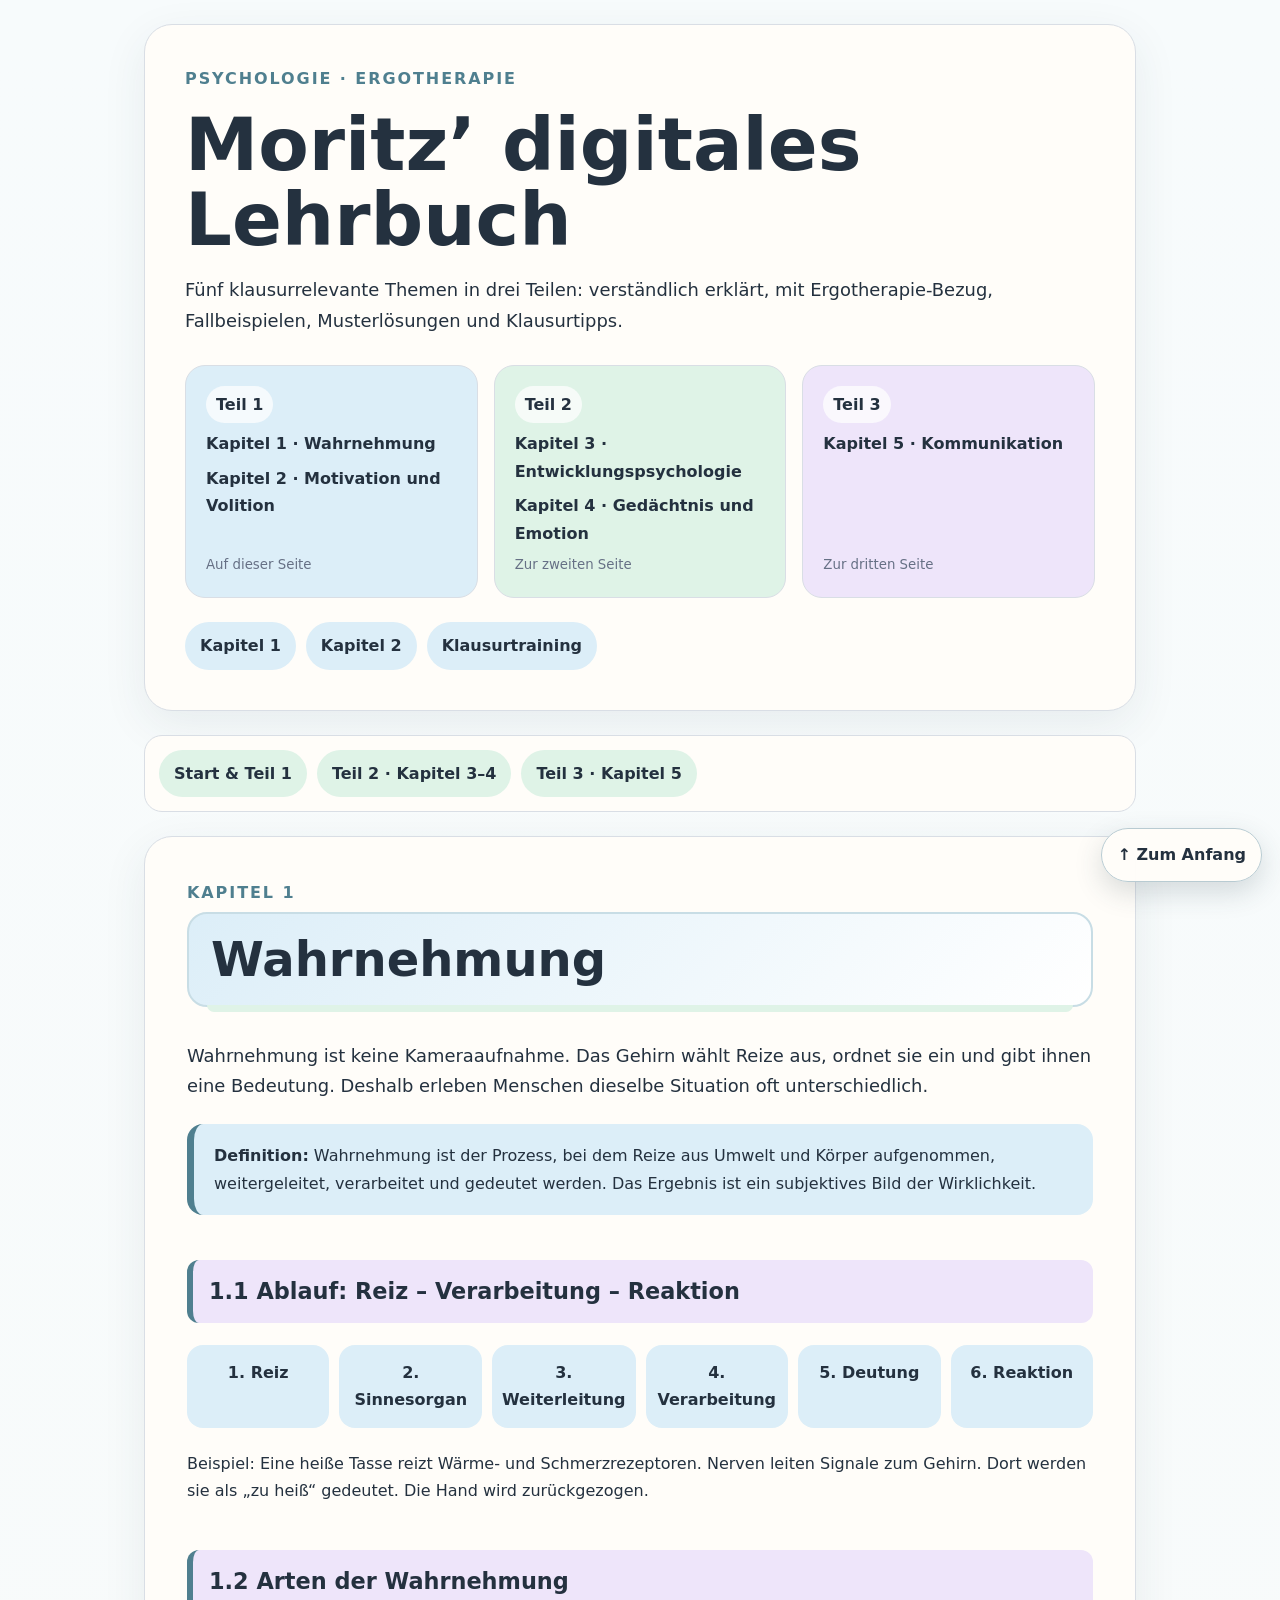
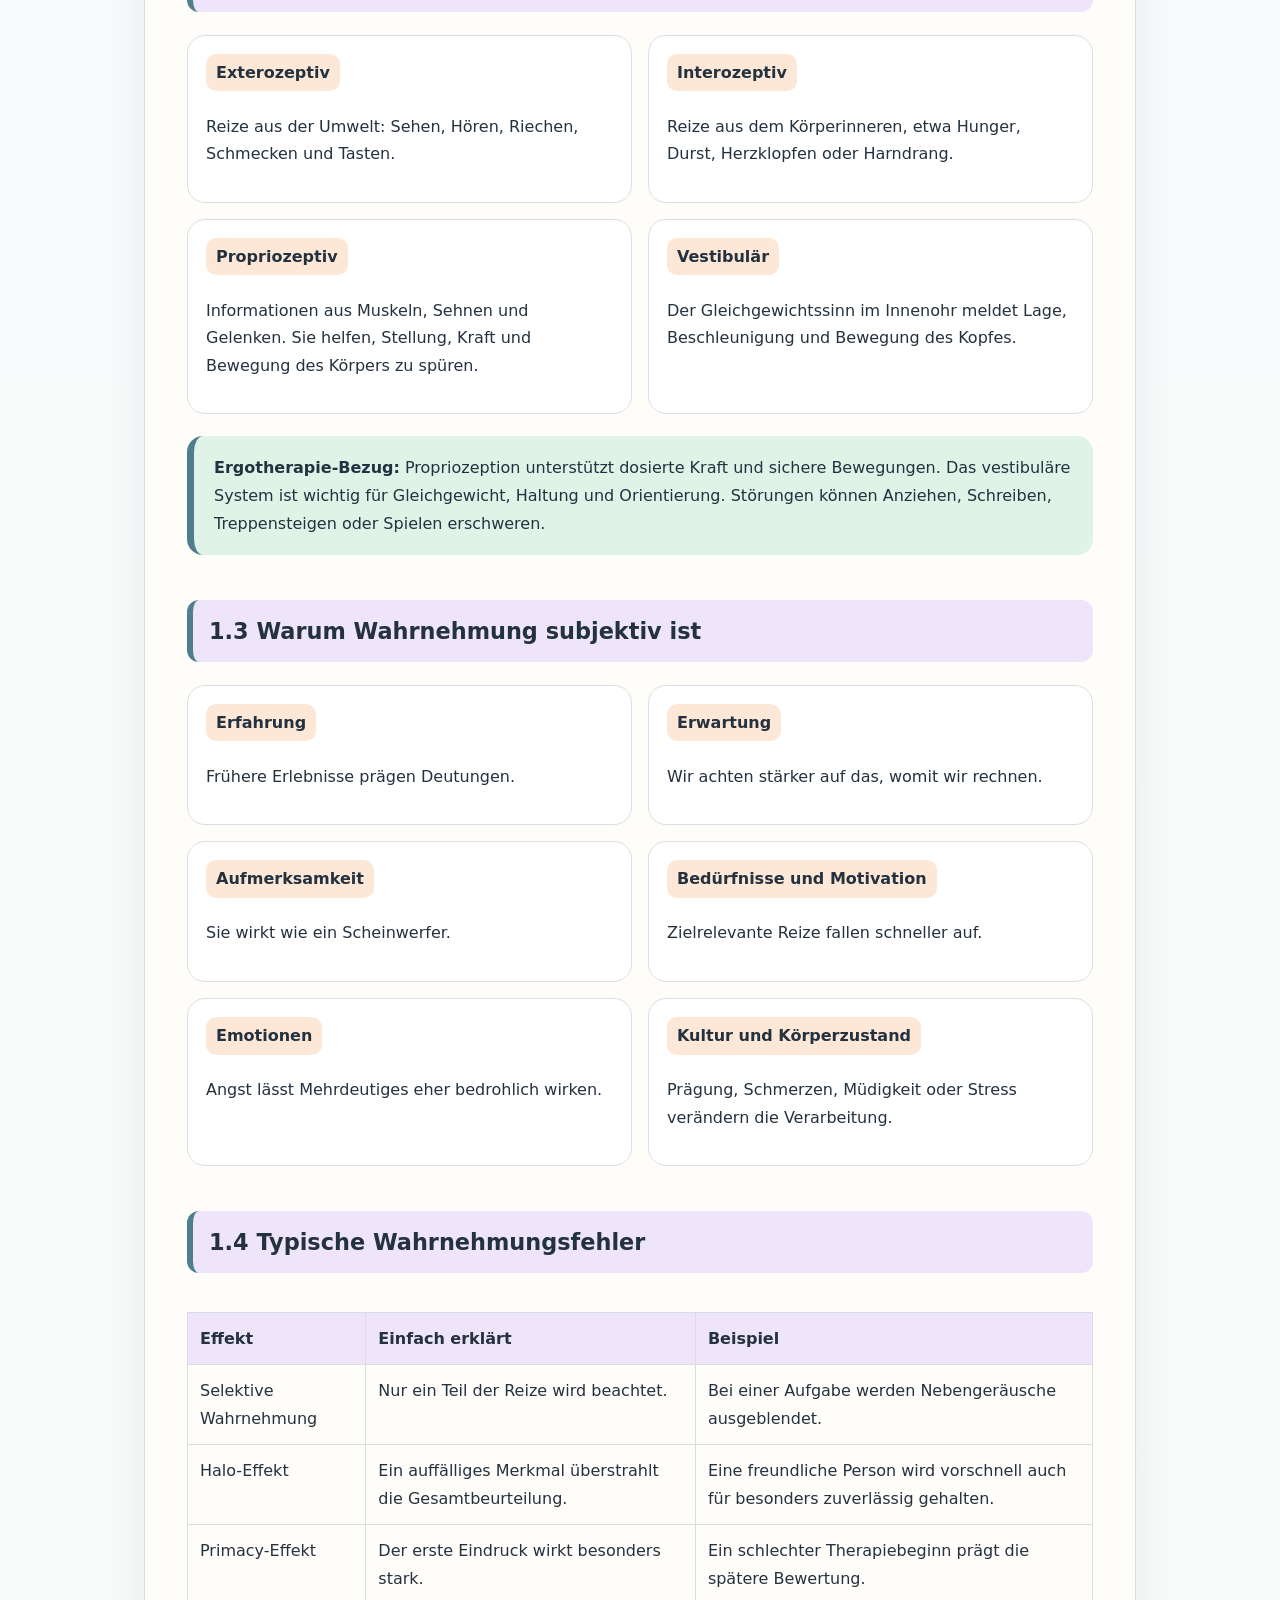
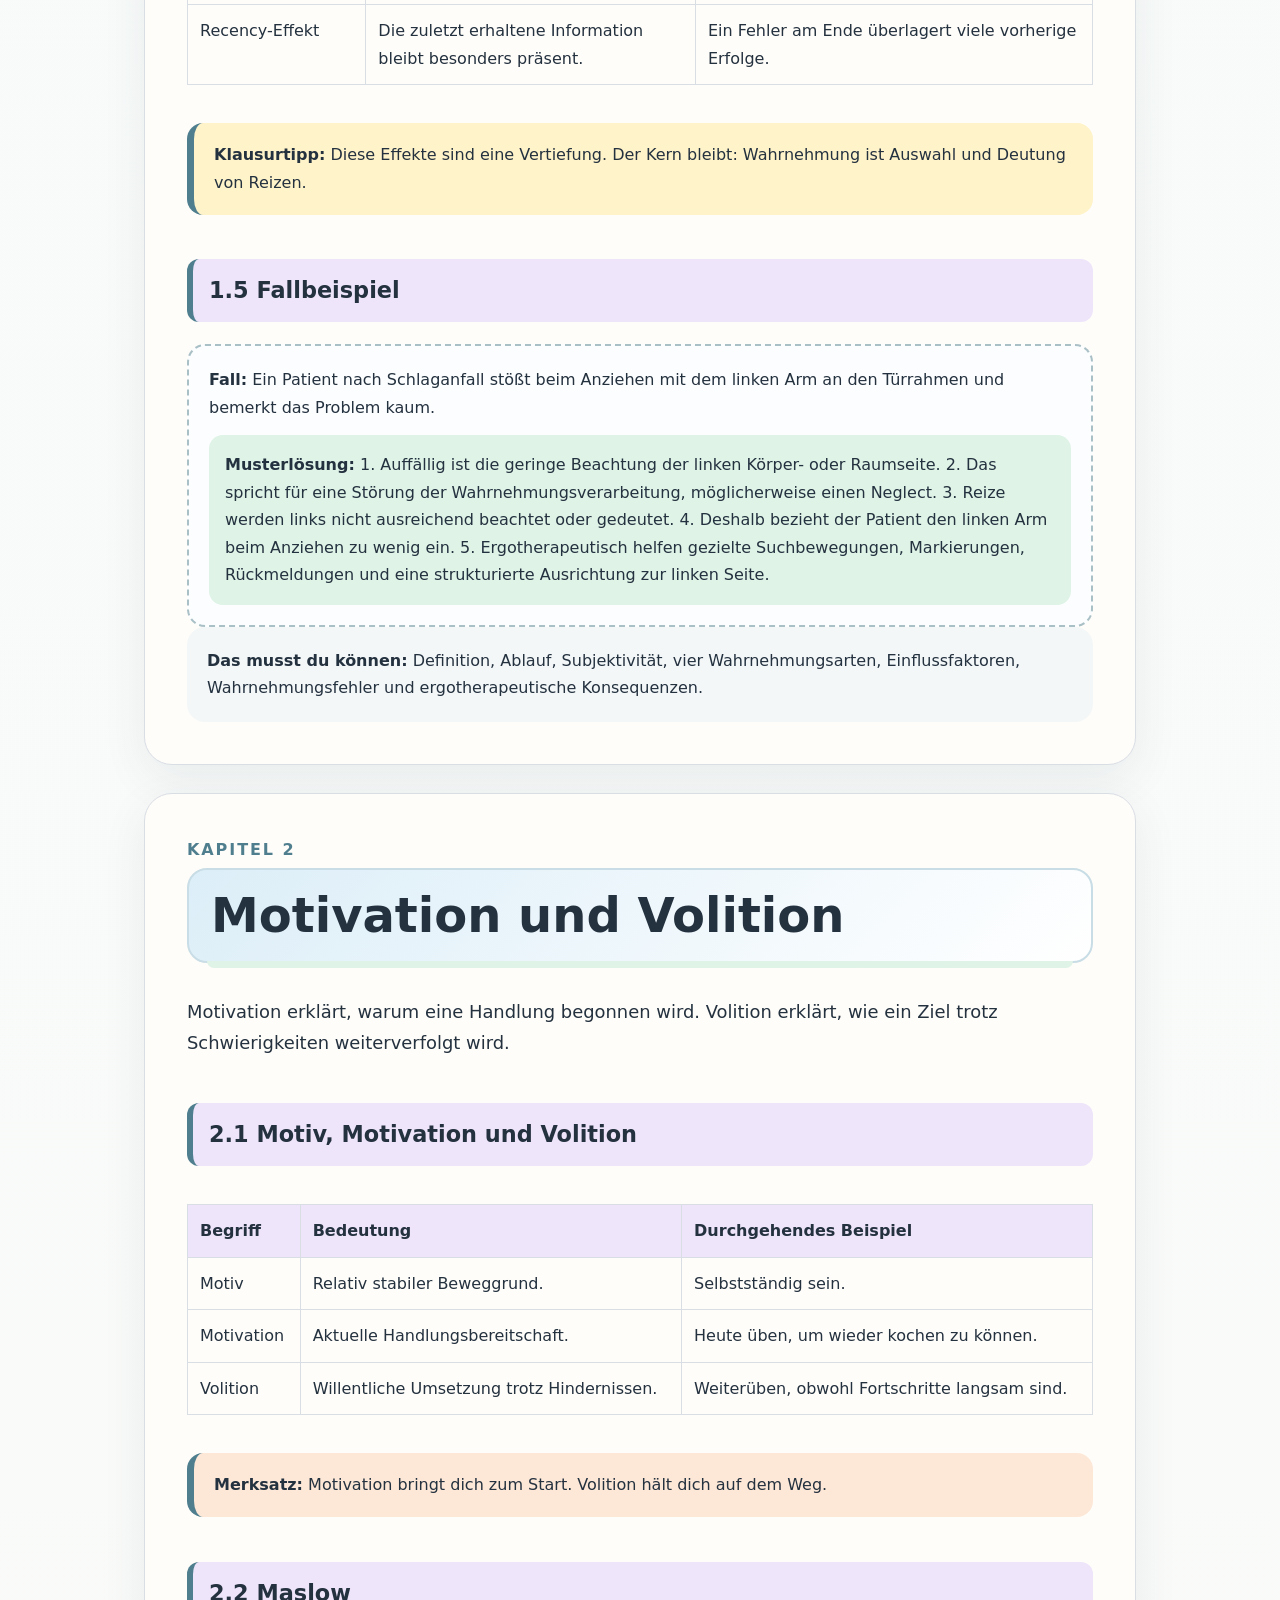
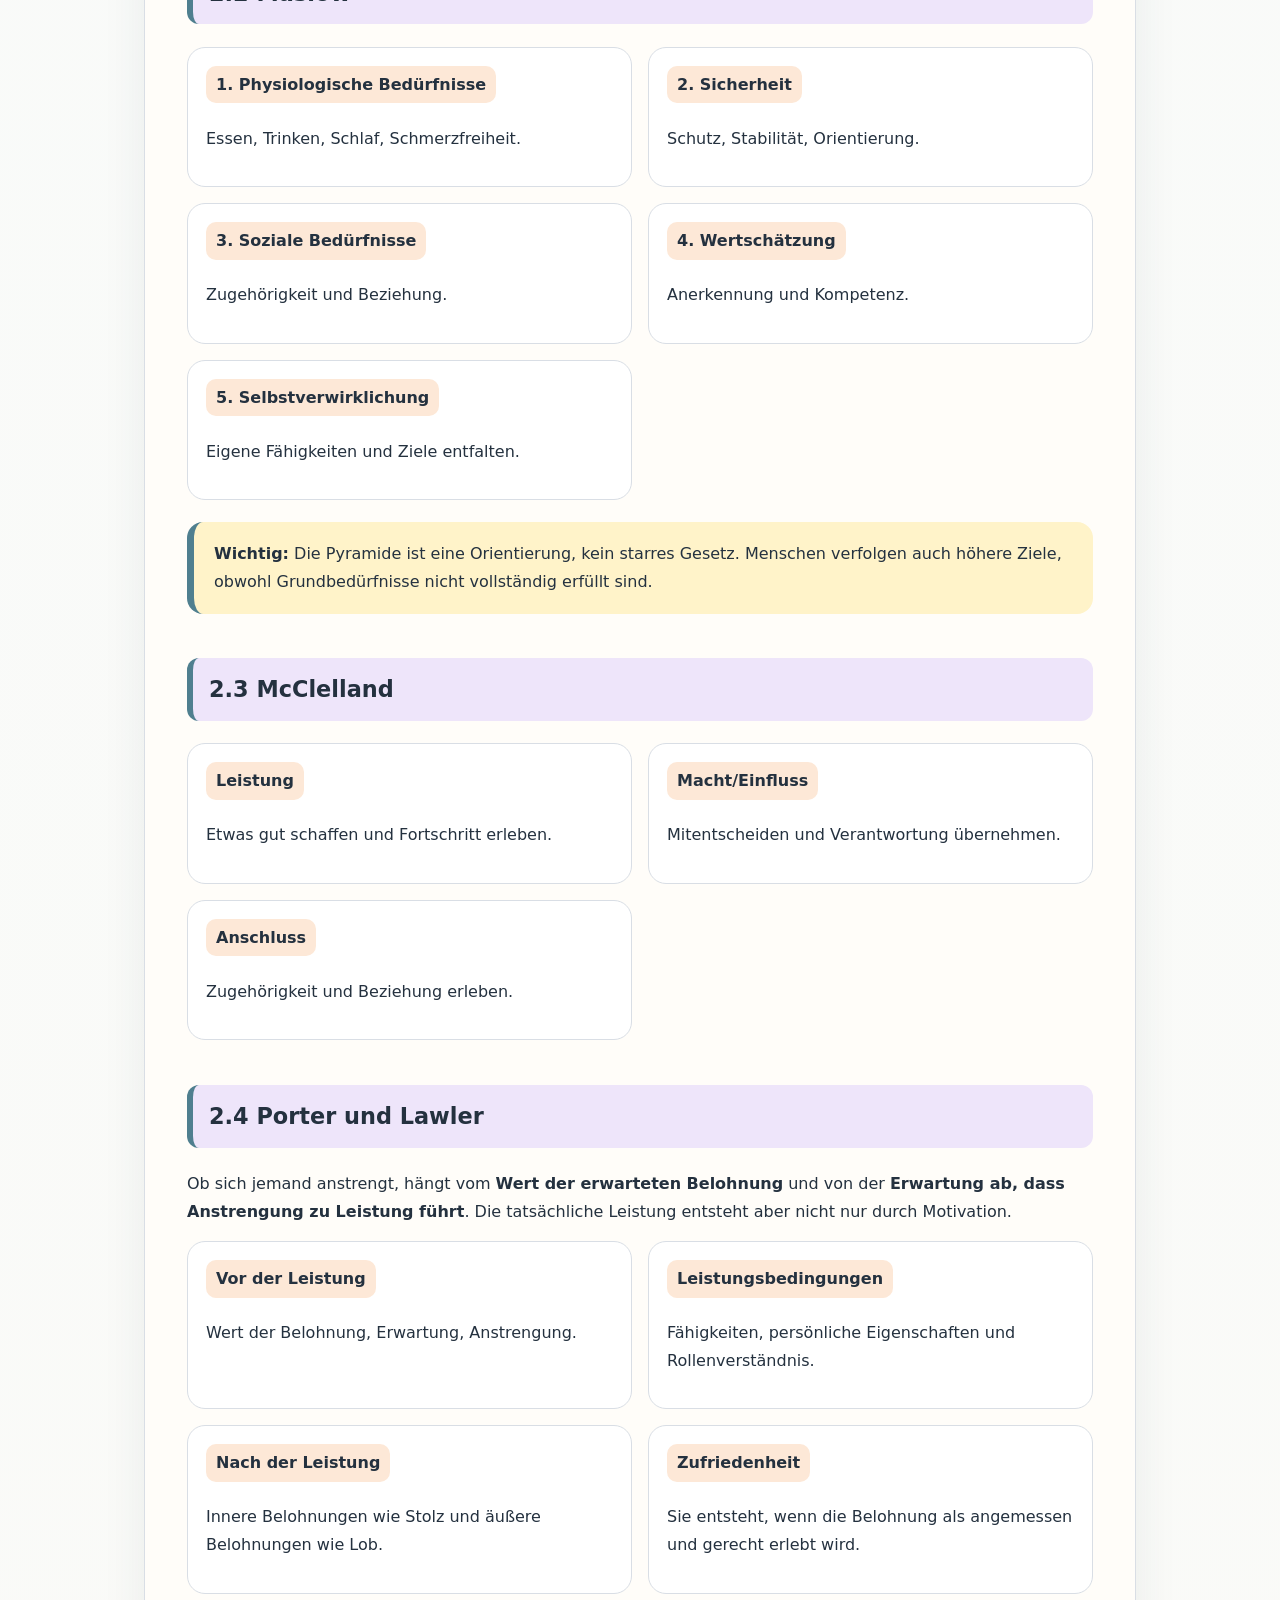
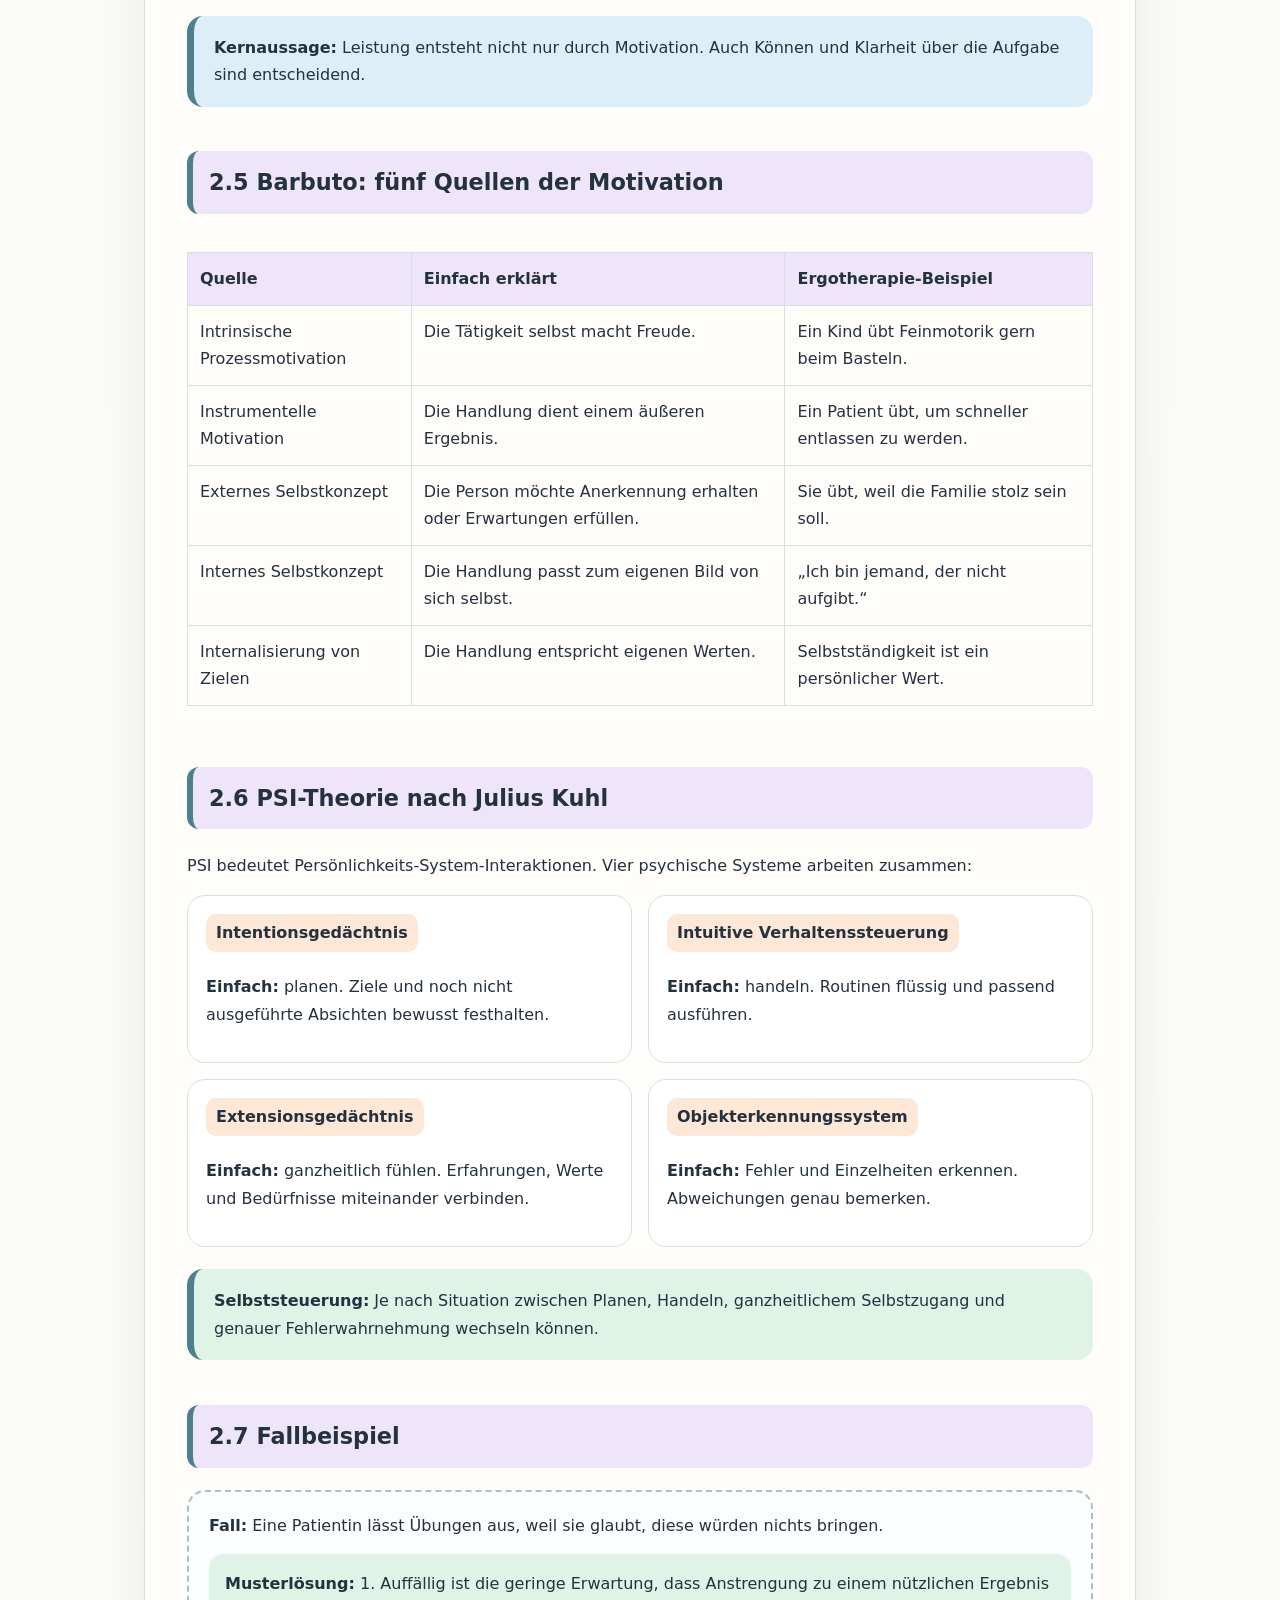
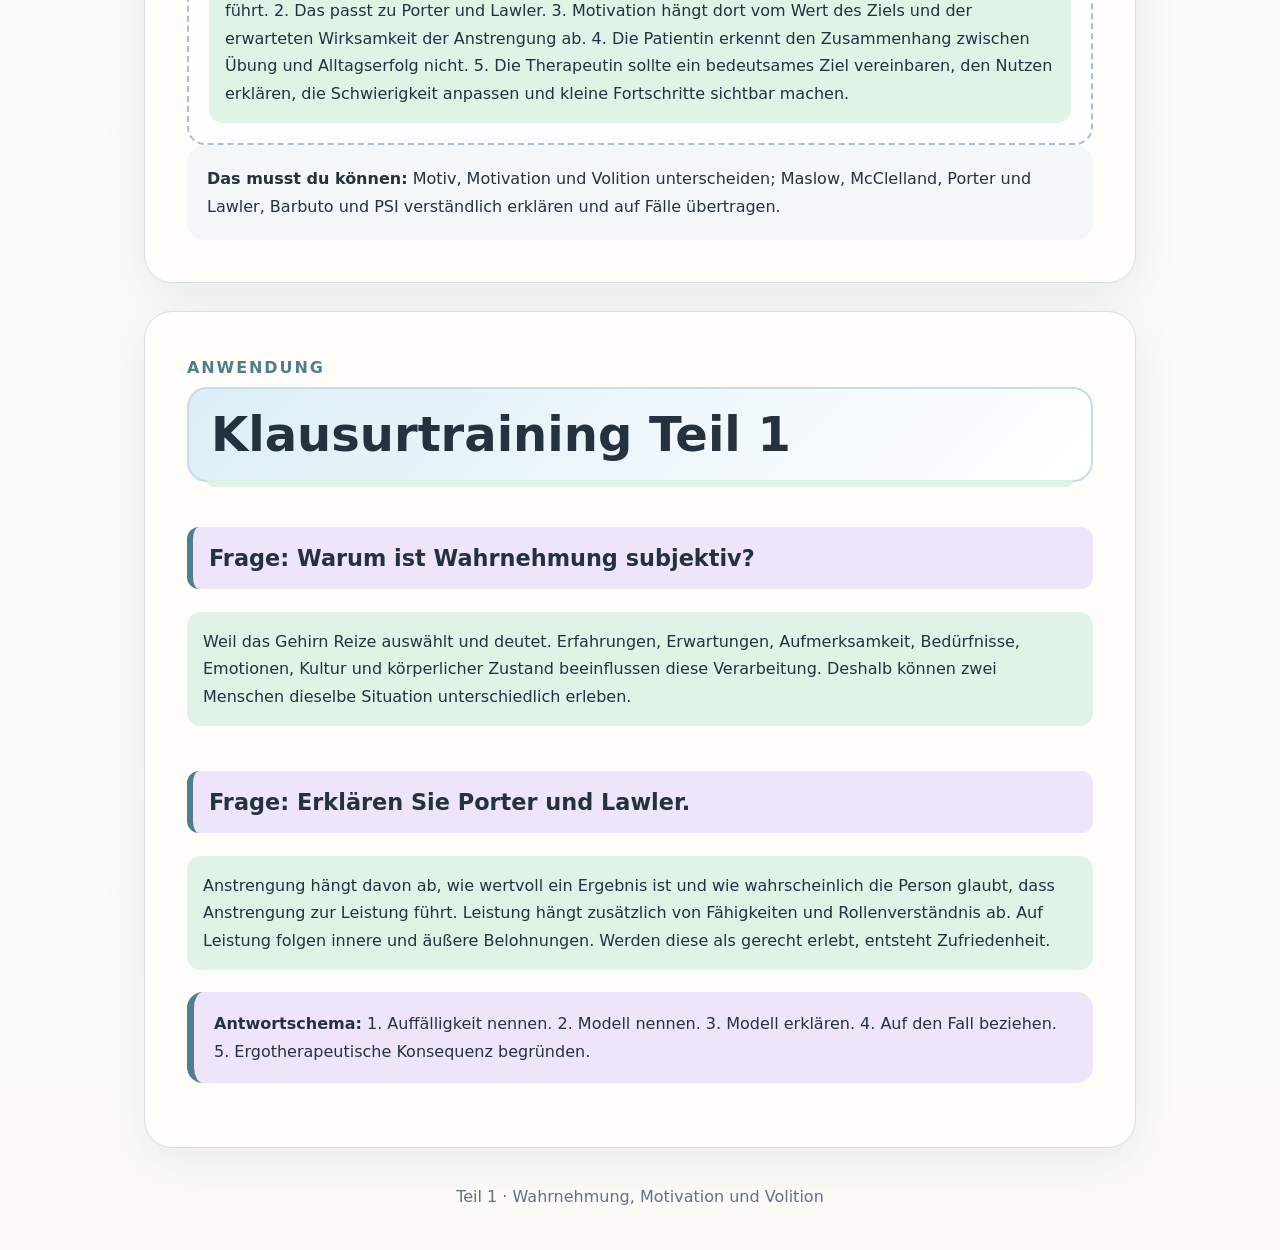
==== commit c8cdb4ac: "Psychologie-Lehrbuch fachlich und sprachlich überarbeiten: Teil 1" ====
--- a/index.html
+++ b/index.html
@@ -1,233 +1,34 @@
 <!doctype html>
 <html lang="de">
 <head>
-  <meta charset="utf-8">
-  <meta name="viewport" content="width=device-width, initial-scale=1">
-  <title>Moritz · Psychologie lernen</title>
-  <style>
-    :root{--ink:#24313f;--muted:#667085;--paper:#fffdf9;--blue:#dceef8;--mint:#dff3e7;--peach:#fde8d7;--lilac:#eee5fa;--yellow:#fff3c9;--rose:#f8e1e8;--line:#d9dee5;--accent:#4f7f8f}
-    *{box-sizing:border-box} body{margin:0;font-family:Inter,ui-sans-serif,system-ui,-apple-system,BlinkMacSystemFont,"Segoe UI",sans-serif;background:linear-gradient(180deg,#f7fbfc 0%,#fbfaf6 100%);color:var(--ink);line-height:1.72}
-    .shell{max-width:1040px;margin:auto;padding:24px}.hero{background:var(--paper);border:1px solid var(--line);border-radius:28px;padding:40px;box-shadow:0 14px 45px rgba(43,64,80,.08)}
-    h1{font-size:clamp(2.3rem,6vw,4.6rem);line-height:1.02;margin:.2em 0}.eyebrow{letter-spacing:.12em;text-transform:uppercase;font-weight:800;color:var(--accent)}
-    .lead{font-size:1.15rem;max-width:760px}.nav{display:flex;gap:10px;flex-wrap:wrap;margin-top:24px}.nav a{padding:10px 15px;border-radius:999px;background:var(--blue);color:var(--ink);text-decoration:none;font-weight:700}
-    main{display:grid;gap:28px;margin-top:28px}.chapter{background:var(--paper);border:1px solid var(--line);border-radius:26px;padding:clamp(22px,4vw,42px)}
-    h2{font-size:clamp(1.9rem,4vw,3rem);line-height:1.15;margin:.1em 0 .7em} h3{font-size:1.4rem;margin-top:2em} h4{font-size:1.1rem;margin-bottom:.35em}
-    .intro{font-size:1.08rem}.callout{border-left:7px solid var(--accent);padding:18px 20px;border-radius:16px;margin:22px 0}.blue{background:var(--blue)}.mint{background:var(--mint)}.peach{background:var(--peach)}.lilac{background:var(--lilac)}.yellow{background:var(--yellow)}.rose{background:var(--rose)}
-    .flow{display:grid;grid-template-columns:repeat(6,1fr);gap:10px;align-items:stretch;margin:22px 0}.step{padding:14px 10px;border-radius:16px;background:var(--blue);text-align:center;font-weight:800}.arrow{display:none}
-    .grid{display:grid;grid-template-columns:repeat(2,minmax(0,1fr));gap:16px}.card{border:1px solid var(--line);border-radius:18px;padding:18px;background:white}.card h4{margin-top:0}.table-wrap{overflow-x:auto}.compare{width:100%;border-collapse:collapse;margin:16px 0}.compare th,.compare td{border:1px solid var(--line);padding:12px;vertical-align:top}.compare th{background:var(--lilac);text-align:left}
-    .case{border:2px dashed #aac0c7;border-radius:18px;padding:20px;background:#fbfdfe}.answer{margin-top:14px;padding:16px;border-radius:14px;background:var(--mint)}
-    .summary{background:#f3f7f8;border-radius:18px;padding:20px}.stars{font-weight:800;color:#7a5b00}.footer{text-align:center;color:var(--muted);padding:35px 10px 15px}
-    @media(max-width:760px){.flow{grid-template-columns:1fr}.grid{grid-template-columns:1fr}.hero{padding:26px}.shell{padding:12px}.chapter{border-radius:20px}}
-    @media print{body{background:white}.shell{max-width:none;padding:0}.hero,.chapter{box-shadow:none;break-inside:avoid}.nav{display:none}.chapter{page-break-before:always;border:none}.hero{border:none}.footer{display:none}}
-
-    /* Einheitliche Navigation und dekorative Überschriftenrahmen */
-    html{scroll-behavior:smooth}
-    h2{position:relative;padding:18px 22px;border:2px solid #c8dde5;border-radius:20px;background:linear-gradient(135deg,var(--blue),#ffffff);box-shadow:0 7px 18px rgba(79,127,143,.08)}
-    h2::before{content:"";position:absolute;left:18px;right:18px;bottom:-7px;height:7px;border-radius:0 0 10px 10px;background:var(--mint)}
-    h3{padding:12px 16px;border-left:6px solid var(--accent);border-radius:12px;background:var(--lilac);box-shadow:0 3px 10px rgba(79,127,143,.06)}
-    h4{display:inline-block;padding:5px 10px;border-radius:10px;background:var(--peach)}
-    .back-to-top{position:fixed;right:18px;bottom:18px;z-index:50;display:flex;align-items:center;gap:8px;padding:12px 15px;border:1px solid #b8cbd2;border-radius:999px;background:rgba(255,253,249,.96);color:var(--ink);text-decoration:none;font-weight:800;box-shadow:0 10px 28px rgba(43,64,80,.18);backdrop-filter:blur(8px)}
-    .back-to-top:hover{transform:translateY(-2px);background:var(--blue)}
-    .page-switcher{display:flex;gap:10px;flex-wrap:wrap;margin:0 0 24px;padding:14px;border:1px solid var(--line);border-radius:18px;background:var(--paper)}
-    .page-switcher a{padding:9px 13px;border-radius:999px;background:var(--mint);color:var(--ink);text-decoration:none;font-weight:750}
-    @media(max-width:560px){.back-to-top span{display:none}.back-to-top{padding:13px 16px;font-size:1.2rem}h2{padding:15px 17px}h3{padding:10px 13px}}
-    @media print{.back-to-top,.page-switcher{display:none!important}h2,h3{box-shadow:none}}
-
-
-    .book-overview{display:grid;grid-template-columns:repeat(3,minmax(0,1fr));gap:16px;margin:28px 0 10px}
-    .part-card{display:flex;flex-direction:column;gap:7px;min-height:190px;padding:20px;border:1px solid var(--line);border-radius:20px;color:var(--ink);text-decoration:none;transition:transform .18s ease,box-shadow .18s ease}
-    .part-card:hover{transform:translateY(-3px);box-shadow:0 10px 24px rgba(43,64,80,.12)}
-    .part-card strong{line-height:1.35}.part-card small{margin-top:auto;color:var(--muted)}
-    .part-label{align-self:flex-start;padding:5px 10px;border-radius:999px;background:rgba(255,255,255,.72);font-weight:800}
-    .part-one{background:var(--blue)}.part-two{background:var(--mint)}.part-three{background:var(--lilac)}
-    @media(max-width:760px){.book-overview{grid-template-columns:1fr}.part-card{min-height:auto}}
-    @media print{.book-overview{grid-template-columns:repeat(3,1fr)}}
-
-  </style>
+<meta charset="utf-8"><meta name="viewport" content="width=device-width,initial-scale=1">
+<title>Moritz · Psychologie lernen</title>
+<style>
+:root{--ink:#24313f;--muted:#667085;--paper:#fffdf9;--blue:#dceef8;--mint:#dff3e7;--peach:#fde8d7;--lilac:#eee5fa;--yellow:#fff3c9;--rose:#f8e1e8;--line:#d9dee5;--accent:#4f7f8f}*{box-sizing:border-box}html{scroll-behavior:smooth}body{margin:0;font-family:Inter,ui-sans-serif,system-ui,-apple-system,BlinkMacSystemFont,"Segoe UI",sans-serif;background:linear-gradient(180deg,#f7fbfc,#fbfaf6);color:var(--ink);line-height:1.72}.shell{max-width:1040px;margin:auto;padding:24px}.hero,.chapter{background:var(--paper);border:1px solid var(--line);border-radius:28px;box-shadow:0 14px 45px rgba(43,64,80,.08)}.hero{padding:40px}.chapter{padding:clamp(22px,4vw,42px)}h1{font-size:clamp(2.3rem,6vw,4.6rem);line-height:1.02;margin:.2em 0}h2{font-size:clamp(1.9rem,4vw,3rem);line-height:1.15;margin:.1em 0 .7em;position:relative;padding:18px 22px;border:2px solid #c8dde5;border-radius:20px;background:linear-gradient(135deg,var(--blue),#fff)}h2:before{content:"";position:absolute;left:18px;right:18px;bottom:-7px;height:7px;border-radius:0 0 10px 10px;background:var(--mint)}h3{font-size:1.4rem;margin-top:2em;padding:12px 16px;border-left:6px solid var(--accent);border-radius:12px;background:var(--lilac)}h4{display:inline-block;margin:0 0 .35em;padding:5px 10px;border-radius:10px;background:var(--peach)}.eyebrow{letter-spacing:.12em;text-transform:uppercase;font-weight:800;color:var(--accent)}.lead,.intro{font-size:1.12rem}.nav,.page-switcher{display:flex;gap:10px;flex-wrap:wrap}.nav{margin-top:24px}.page-switcher{margin:24px 0;padding:14px;border:1px solid var(--line);border-radius:18px;background:var(--paper)}.nav a,.page-switcher a{padding:10px 15px;border-radius:999px;background:var(--blue);color:var(--ink);text-decoration:none;font-weight:750}.page-switcher a{background:var(--mint)}main{display:grid;gap:28px}.callout{border-left:7px solid var(--accent);padding:18px 20px;border-radius:16px;margin:22px 0}.blue{background:var(--blue)}.mint{background:var(--mint)}.peach{background:var(--peach)}.lilac{background:var(--lilac)}.yellow{background:var(--yellow)}.rose{background:var(--rose)}.grid{display:grid;grid-template-columns:repeat(2,minmax(0,1fr));gap:16px}.card{border:1px solid var(--line);border-radius:18px;padding:18px;background:#fff}.table-wrap{overflow-x:auto}.compare{width:100%;border-collapse:collapse;margin:16px 0}.compare th,.compare td{border:1px solid var(--line);padding:12px;vertical-align:top}.compare th{background:var(--lilac);text-align:left}.flow{display:grid;grid-template-columns:repeat(6,1fr);gap:10px;margin:22px 0}.step{padding:14px 10px;border-radius:16px;background:var(--blue);text-align:center;font-weight:800}.case{border:2px dashed #aac0c7;border-radius:18px;padding:20px;background:#fbfdfe}.answer{margin-top:14px;padding:16px;border-radius:14px;background:var(--mint)}.summary{background:#f3f7f8;border-radius:18px;padding:20px}.book-overview{display:grid;grid-template-columns:repeat(3,minmax(0,1fr));gap:16px;margin:28px 0 10px}.part-card{display:flex;flex-direction:column;gap:7px;min-height:180px;padding:20px;border:1px solid var(--line);border-radius:20px;color:var(--ink);text-decoration:none}.part-card small{margin-top:auto;color:var(--muted)}.part-label{align-self:flex-start;padding:5px 10px;border-radius:999px;background:rgba(255,255,255,.72);font-weight:800}.part-one{background:var(--blue)}.part-two{background:var(--mint)}.part-three{background:var(--lilac)}.back-to-top{position:fixed;right:18px;bottom:18px;padding:12px 15px;border:1px solid #b8cbd2;border-radius:999px;background:rgba(255,253,249,.96);color:var(--ink);text-decoration:none;font-weight:800;box-shadow:0 10px 28px rgba(43,64,80,.18)}.footer{text-align:center;color:var(--muted);padding:35px 10px 15px}@media(max-width:760px){.flow,.grid,.book-overview{grid-template-columns:1fr}.hero{padding:26px}.shell{padding:12px}.part-card{min-height:auto}}@media print{body{background:#fff}.shell{max-width:none;padding:0}.hero,.chapter{box-shadow:none}.nav,.page-switcher,.back-to-top{display:none}.chapter{page-break-before:always;border:none}.hero{border:none}.footer{display:none}}
+</style>
 </head>
-<body id="seitenanfang">
-<div class="shell">
-  <header class="hero">
-    <div class="eyebrow">Psychologie · Ergotherapie</div>
-    <h1>Moritz’ digitales Lehrbuch</h1>
-    <p class="lead">Dieses Lehrbuch umfasst alle fünf klausurrelevanten Themen. Die Inhalte sind in drei übersichtliche Teile gegliedert und werden verständlich, fachlich korrekt und mit direktem Bezug zur Ergotherapie erklärt.</p>
-
-    <div class="book-overview" aria-label="Kapitelübersicht">
-      <a class="part-card part-one" href="#wahrnehmung">
-        <span class="part-label">Teil 1</span>
-        <strong>Kapitel 1 · Wahrnehmung</strong>
-        <strong>Kapitel 2 · Motivation und Volition</strong>
-        <small>Auf dieser Startseite</small>
-      </a>
-      <a class="part-card part-two" href="teil2.html">
-        <span class="part-label">Teil 2</span>
-        <strong>Kapitel 3 · Entwicklungspsychologie</strong>
-        <strong>Kapitel 4 · Gedächtnis und Emotion</strong>
-        <small>Zur zweiten Lehrbuchseite</small>
-      </a>
-      <a class="part-card part-three" href="teil3.html">
-        <span class="part-label">Teil 3</span>
-        <strong>Kapitel 5 · Kommunikation</strong>
-        <small>Zur dritten Lehrbuchseite</small>
-      </a>
-    </div>
-
-    <div class="nav"><a href="#wahrnehmung">Kapitel 1</a><a href="#motivation">Kapitel 2</a><a href="#klausurtraining">Klausurtraining Teil 1</a></div>
-  </header>
-
-
-  <nav class="page-switcher" aria-label="Lehrbuchteile">
-    <a href="index.html">Start & Teil 1 · Kapitel 1–2</a>
-    <a href="teil2.html">Teil 2 · Kapitel 3–4</a>
-    <a href="teil3.html">Teil 3 · Kapitel 5</a>
-  </nav>
-
-  <main>
-    <section class="chapter" id="wahrnehmung">
-      <div class="eyebrow">Kapitel 1</div>
-      <h2>Wahrnehmung</h2>
-      <p class="intro">Wahrnehmung klingt zunächst selbstverständlich: Wir sehen, hören, riechen, schmecken und fühlen. Psychologisch betrachtet ist Wahrnehmung jedoch viel mehr als die bloße Aufnahme eines Reizes. Unser Gehirn wählt Informationen aus, ordnet sie ein, vergleicht sie mit früheren Erfahrungen und gibt ihnen eine Bedeutung. Erst dadurch entsteht das, was wir als Wirklichkeit erleben.</p>
-
-      <div class="callout blue"><strong>Definition:</strong> Wahrnehmung ist der Prozess, bei dem Reize aus der Umwelt oder aus dem eigenen Körper aufgenommen, verarbeitet, geordnet und interpretiert werden. Das Ergebnis ist ein subjektives Bild der Wirklichkeit.</div>
-
-      <h3>1.1 Warum brauchen wir Wahrnehmung?</h3>
-      <p>Ohne Wahrnehmung könnten wir uns nicht orientieren, Gefahren erkennen, Handlungen planen oder mit anderen Menschen in Kontakt treten. Schon einfache Alltagshandlungen setzen viele Wahrnehmungsschritte voraus. Beim Überqueren einer Straße müssen wir beispielsweise Autos sehen, deren Geschwindigkeit einschätzen, Motorengeräusche hören, unsere Aufmerksamkeit auf den Verkehr richten und entscheiden, ob wir gehen oder warten.</p>
-      <p>Wahrnehmung ist deshalb eine Grundlage fast jeder Handlung. Sie verbindet die Außenwelt mit unserem Erleben und unserem Verhalten. Gleichzeitig nimmt der Mensch niemals alle vorhandenen Reize bewusst wahr. Das Gehirn filtert. Es entscheidet fortlaufend, was gerade wichtig ist und was im Hintergrund bleiben kann.</p>
-
-      <h3>1.2 Der Ablauf: Reiz – Verarbeitung – Reaktion</h3>
-      <div class="flow">
-        <div class="step">1. Reiz</div><div class="step">2. Sinnesorgan</div><div class="step">3. Weiterleitung</div><div class="step">4. Verarbeitung</div><div class="step">5. Interpretation</div><div class="step">6. Reaktion</div>
-      </div>
-      <h4>1. Reiz</h4><p>Ein Reiz ist eine physikalische oder chemische Veränderung, die auf einen Sinnesrezeptor einwirkt. Lichtwellen reizen das Auge, Schallwellen das Ohr, Druck oder Temperatur die Haut. Auch Reize aus dem Körperinneren gehören dazu, zum Beispiel Hunger, Durst, Schmerz oder das Gefühl, dass die Blase gefüllt ist.</p>
-      <h4>2. Aufnahme durch ein Sinnesorgan</h4><p>Sinnesorgane enthalten spezialisierte Rezeptoren. Sie reagieren auf bestimmte Reizarten und wandeln diese in elektrische Signale um. Das Auge reagiert auf Licht, das Ohr auf Schall, die Haut unter anderem auf Druck, Wärme, Kälte und Schmerz.</p>
-      <h4>3. Weiterleitung</h4><p>Die entstandenen Signale werden über Nervenbahnen zum Gehirn weitergeleitet. In diesem Schritt liegt noch keine bewusste Bedeutung vor. Es handelt sich zunächst nur um Informationen.</p>
-      <h4>4. Verarbeitung</h4><p>Im Gehirn werden Informationen geordnet, gefiltert und miteinander verbunden. Das Gehirn entscheidet, welche Reize wichtig sind. Es verbindet aktuelle Informationen außerdem mit gespeichertem Wissen.</p>
-      <h4>5. Interpretation</h4><p>Nun erhält der Reiz eine Bedeutung. Ein lauter Knall kann als platzender Luftballon, zuschlagende Tür oder Gefahr interpretiert werden. Welche Bedeutung entsteht, hängt von Erfahrung, Erwartung, Stimmung und Situation ab.</p>
-      <h4>6. Reaktion</h4><p>Auf Grundlage der Interpretation reagiert der Mensch. Die Reaktion kann körperlich, emotional oder handelnd sein: zusammenzucken, Angst empfinden, sich umdrehen oder den Raum verlassen.</p>
-
-      <div class="callout yellow"><strong>Merksatz:</strong> Nicht der Reiz allein bestimmt unser Verhalten, sondern die Bedeutung, die unser Gehirn ihm gibt.</div>
-
-      <h3>1.3 Warum ist Wahrnehmung subjektiv?</h3>
-      <p>Subjektiv bedeutet, dass Wahrnehmung von der jeweiligen Person abhängt. Menschen nehmen dieselbe Situation nicht zwangsläufig gleich wahr. Das Gehirn arbeitet nicht wie eine Kamera. Es zeichnet die Welt nicht neutral auf, sondern wählt aus und deutet.</p>
-      <div class="grid">
-        <div class="card"><h4>Erfahrungen</h4><p>Frühere Erlebnisse beeinflussen, wie neue Situationen bewertet werden. Wer als Kind von einem Hund gebissen wurde, kann einen freundlichen Hund schneller als Gefahr wahrnehmen.</p></div>
-        <div class="card"><h4>Erwartungen</h4><p>Wer etwas Bestimmtes erwartet, richtet seine Wahrnehmung stärker darauf. Erwartet ein Patient Schmerzen, kann er körperliche Empfindungen intensiver beachten.</p></div>
-        <div class="card"><h4>Aufmerksamkeit</h4><p>Aufmerksamkeit wirkt wie ein Scheinwerfer. Was im Mittelpunkt steht, wird genauer verarbeitet. Andere Reize werden abgeschwächt oder gar nicht bewusst registriert.</p></div>
-        <div class="card"><h4>Emotionen</h4><p>Angst, Freude, Traurigkeit oder Ärger verändern die Wahrnehmung. Unter Angst werden mehrdeutige Situationen eher bedrohlich gedeutet.</p></div>
-        <div class="card"><h4>Motivation und Bedürfnisse</h4><p>Hungrige Menschen bemerken Essensgerüche schneller. Wer ein bestimmtes Ziel verfolgt, nimmt zielrelevante Informationen stärker wahr.</p></div>
-        <div class="card"><h4>Kultur und soziale Prägung</h4><p>Kulturelle Regeln beeinflussen, was als höflich, auffällig oder bedrohlich erlebt wird. Wahrnehmung entsteht also auch im sozialen Kontext.</p></div>
-      </div>
-
-      <h3>1.4 Wahrnehmungsfehler und begrenzte Aufmerksamkeit</h3>
-      <p>Weil das Gehirn Informationen reduziert und ergänzt, kann Wahrnehmung fehlerhaft sein. Das ist keine Ausnahme, sondern eine normale Folge der Informationsverarbeitung. Wir übersehen Dinge, wenn unsere Aufmerksamkeit gebunden ist. Wir ergänzen fehlende Informationen auf Grundlage von Erwartungen. Außerdem beurteilen wir Personen oft vorschnell nach ersten Eindrücken.</p>
-      <p>Für die Ergotherapie ist wichtig, Wahrnehmungsfehler nicht als Absicht zu bewerten. Ein Patient kann eine Anweisung tatsächlich anders verstanden oder eine wichtige Information nicht beachtet haben. Eine therapeutische Situation sollte deshalb klar strukturiert sein und Rückfragen ermöglichen.</p>
-
-      <h3>1.5 Bedeutung der Wahrnehmung für die Ergotherapie</h3>
-      <p>Ergotherapie hat das Ziel, Menschen bei bedeutsamen Alltagsaktivitäten zu unterstützen. Dafür muss die Therapeutin oder der Therapeut verstehen, wie ein Patient seinen Körper, seine Umwelt und eine Aufgabe wahrnimmt. Wahrnehmungsprobleme können Bewegungen, Lernen, Kommunikation, Selbstversorgung und Sicherheit beeinflussen.</p>
-      <div class="grid">
-        <div class="card"><h4>Neurologie</h4><p>Nach einem Schlaganfall können Körperteile oder eine Raumhälfte weniger beachtet werden. Ein Patient stößt dann möglicherweise an Gegenstände, obwohl seine Augen grundsätzlich funktionieren.</p></div>
-        <div class="card"><h4>Pädiatrie</h4><p>Kinder können auf Geräusche, Berührungen oder Bewegung besonders empfindlich reagieren. Für Außenstehende wirkt das Verhalten vielleicht unangemessen, für das Kind ist der Reiz jedoch tatsächlich sehr belastend.</p></div>
-        <div class="card"><h4>Psychiatrie</h4><p>Angst oder Depression verändern die Bewertung von Situationen. Neutrale Reaktionen anderer Menschen können beispielsweise als Ablehnung erlebt werden.</p></div>
-        <div class="card"><h4>Geriatrie</h4><p>Bei Demenz können bekannte Reize nicht mehr sicher eingeordnet werden. Ein alltäglicher Gegenstand verliert seine vertraute Bedeutung oder eine Umgebung wirkt plötzlich fremd.</p></div>
-      </div>
-      <div class="callout mint"><strong>Therapeutische Konsequenz:</strong> Reize dosieren, Aufgaben klar strukturieren, mehrere Sinne sinnvoll nutzen, genügend Zeit geben, Rückmeldung einholen und die subjektive Sicht des Patienten ernst nehmen.</div>
-
-      <h3>1.6 Fallbeispiel mit Musterlösung</h3>
-      <div class="case"><strong>Fall:</strong> Ein Patient nach einem Schlaganfall stößt während des Anziehens wiederholt mit dem linken Arm an den Türrahmen. Er sagt, alles sei in Ordnung und er merke kein Problem.
-        <div class="answer"><strong>Musterlösung:</strong> Der Patient könnte Reize von der linken Körper- oder Raumseite unzureichend verarbeiten. Entscheidend ist, dass das Problem nicht einfach als Unachtsamkeit bewertet wird. Ergotherapeutisch könnten visuelle Markierungen, gezielte Suchbewegungen, eine bewusste Ausrichtung zur linken Seite und wiederholte Rückmeldungen helfen. Die Aufgabe muss so gestaltet werden, dass der Patient die betroffene Seite zunehmend einbezieht.</div>
-      </div>
-
-      <h3>1.7 Klausurwissen</h3>
-      <div class="summary"><span class="stars">★★★</span> Sicher erklären können: Definition der Wahrnehmung, Ablauf Reiz–Verarbeitung–Reaktion, Subjektivität der Wahrnehmung, mindestens drei Einflussfaktoren und die Bedeutung für die Ergotherapie.</div>
-    </section>
-
-    <section class="chapter" id="motivation">
-      <div class="eyebrow">Kapitel 2</div>
-      <h2>Motivation und Volition</h2>
-      <p class="intro">Motivation erklärt, warum Menschen eine Handlung beginnen, ein Ziel auswählen und Energie einsetzen. Volition erklärt, wie sie trotz Schwierigkeiten an einer Handlung festhalten. In der Ergotherapie ist beides zentral, weil therapeutische Übungen nur dann wirksam werden, wenn ein Patient sie versteht, akzeptiert und möglichst aktiv mitträgt.</p>
-
-      <h3>2.1 Motiv, Motivation und Volition</h3>
-      <div class="table-wrap"><table class="compare"><tr><th>Begriff</th><th>Bedeutung</th><th>Beispiel</th></tr><tr><td><strong>Motiv</strong></td><td>Relativ stabiler Beweggrund oder ein Bedürfnis.</td><td>Ein Mensch möchte selbstständig bleiben.</td></tr><tr><td><strong>Motivation</strong></td><td>Aktueller Zustand, der Verhalten auslöst, lenkt und mit Energie versorgt.</td><td>Der Patient beginnt heute die Übung, weil er wieder allein kochen möchte.</td></tr><tr><td><strong>Volition</strong></td><td>Willentliche Steuerung, die hilft, ein Ziel trotz Hindernissen weiterzuverfolgen.</td><td>Der Patient übt weiter, obwohl der Fortschritt langsam ist.</td></tr></table></div>
-      <div class="callout peach"><strong>Eselsbrücke:</strong> Motivation bringt dich zum Start. Volition bringt dich durch schwierige Phasen bis ins Ziel.</div>
-
-      <h3>2.2 Intrinsische und extrinsische Motivation</h3>
-      <p><strong>Intrinsische Motivation</strong> entsteht aus der Tätigkeit selbst. Eine Person handelt, weil sie Interesse, Freude oder persönliche Bedeutung erlebt. <strong>Extrinsische Motivation</strong> entsteht durch äußere Folgen, etwa Lob, Belohnung, Anerkennung oder das Vermeiden negativer Konsequenzen.</p>
-      <p>Beide Formen können zusammenwirken. In der Ergotherapie ist intrinsische Motivation besonders wertvoll, weil sie oft stabiler ist. Deshalb werden Ziele möglichst an den Alltag, die Interessen und die Lebensrollen des Patienten angeknüpft. Eine Person übt Feinmotorik möglicherweise lieber beim Kochen als mit abstrakten Steckübungen, weil Kochen für sie persönlich bedeutsam ist.</p>
-
-      <h3>2.3 Die Bedürfnispyramide nach Maslow</h3>
-      <p>Maslow ordnet menschliche Bedürfnisse hierarchisch. Die Grundidee lautet: Bedürfnisse auf unteren Ebenen verlangen häufig zuerst Aufmerksamkeit, bevor höhere Ziele stark motivieren. Die Pyramide ist jedoch kein starres Gesetz. Menschen können auch bei unerfüllten Grundbedürfnissen nach Anerkennung oder Sinn streben.</p>
-      <div class="grid">
-        <div class="card"><h4>1. Physiologische Bedürfnisse</h4><p>Essen, Trinken, Schlaf, Wärme, Atmung und körperliches Wohlbefinden. Wer Schmerzen, Hunger oder starke Müdigkeit erlebt, kann sich schwer auf Therapie konzentrieren.</p></div>
-        <div class="card"><h4>2. Sicherheitsbedürfnisse</h4><p>Schutz, Stabilität, Verlässlichkeit und Orientierung. Klare Abläufe und vorhersehbare Aufgaben können Sicherheit geben.</p></div>
-        <div class="card"><h4>3. Soziale Bedürfnisse</h4><p>Zugehörigkeit, Beziehung, Freundschaft und Akzeptanz. Eine vertrauensvolle therapeutische Beziehung kann Motivation fördern.</p></div>
-        <div class="card"><h4>4. Wertschätzung</h4><p>Anerkennung, Selbstachtung, Kompetenz und das Gefühl, etwas zu können. Ehrliches Feedback und sichtbare Fortschritte sind wichtig.</p></div>
-        <div class="card"><h4>5. Selbstverwirklichung</h4><p>Eigene Fähigkeiten entfalten, persönliche Ziele erreichen und sinnvolle Lebensgestaltung. Therapie kann helfen, wieder bedeutsame Rollen einzunehmen.</p></div>
-      </div>
-      <div class="callout yellow"><strong>Ergotherapeutischer Blick:</strong> Ein Therapieziel motiviert nur dann, wenn grundlegende Belastungen mitbedacht werden. Ein Patient mit starken Schmerzen oder großer Angst benötigt möglicherweise zuerst Entlastung und Sicherheit.</div>
-
-      <h3>2.4 Die Motivationstheorie nach McClelland</h3>
-      <p>McClelland beschreibt drei wichtige sozial erlernte Motive. Menschen unterscheiden sich darin, welches Motiv besonders stark ausgeprägt ist.</p>
-      <div class="grid">
-        <div class="card"><h4>Leistungsmotiv</h4><p>Wunsch, Aufgaben gut zu bewältigen, sich zu verbessern und Kompetenz zu erleben. Hilfreich sind klare, realistische Ziele und sichtbarer Fortschritt.</p></div>
-        <div class="card"><h4>Machtmotiv</h4><p>Wunsch, Einfluss zu nehmen, Verantwortung zu übernehmen oder Situationen zu steuern. In der Therapie kann Mitentscheidung wichtig sein.</p></div>
-        <div class="card"><h4>Anschlussmotiv</h4><p>Wunsch nach Zugehörigkeit, Beziehung und sozialer Anerkennung. Eine unterstützende Beziehung oder Gruppentherapie kann motivierend wirken.</p></div>
-      </div>
-      <p>In der Praxis sollte die Therapeutin erkennen, welches Motiv einen Patienten besonders anspricht. Ein leistungsorientierter Patient reagiert möglicherweise gut auf messbare Fortschritte. Ein anschlussorientierter Patient profitiert stärker von gemeinsamer Aktivität.</p>
-
-      <h3>2.5 Das Modell von Porter und Lawler</h3>
-      <p>Porter und Lawler beschreiben Motivation nicht als einfache Kette „Belohnung führt automatisch zu Leistung“. Entscheidend ist vielmehr, wie wertvoll eine Belohnung für die Person ist und wie wahrscheinlich sie glaubt, dass Anstrengung tatsächlich zu guter Leistung führt.</p>
-      <p>Der Ablauf lässt sich vereinfacht so erklären: Eine Person bewertet zunächst den Wert eines möglichen Ergebnisses. Danach schätzt sie ein, ob sich Anstrengung lohnt. Leistung hängt dann nicht nur von Anstrengung ab, sondern auch von Fähigkeiten, Wissen und Rollenverständnis. Auf die Leistung folgen innere oder äußere Belohnungen. Erst wenn diese als passend und gerecht erlebt werden, entsteht Zufriedenheit.</p>
-      <div class="callout blue"><strong>Beispiel:</strong> Ein Patient wird sich eher anstrengen, wenn er glaubt, dass die Übung tatsächlich dazu beiträgt, wieder selbstständig zur Arbeit zu fahren. Ist der Zusammenhang für ihn unklar, sinkt die Motivation.</div>
-
-      <h3>2.6 Grundidee der PSI-Theorie nach Julius Kuhl</h3>
-      <p>PSI steht für Persönlichkeits-System-Interaktionen. Die Theorie erklärt, dass menschliches Handeln aus dem Zusammenspiel verschiedener psychischer Systeme entsteht. Vereinfacht kann man vier Funktionsbereiche unterscheiden: das Wahrnehmen einzelner Details, das ganzheitliche Fühlen und Erinnern, das bewusste Planen sowie die intuitive Ausführung von Handlungen.</p>
-      <p>Unter Belastung kann der Wechsel zwischen diesen Systemen erschwert sein. Manche Menschen bleiben beispielsweise im Grübeln und Planen hängen, beginnen aber nicht. Andere handeln vorschnell, ohne ausreichend zu planen. Selbststeuerung bedeutet, je nach Situation zwischen den Systemen wechseln zu können.</p>
-      <div class="grid">
-        <div class="card"><h4>Planen</h4><p>Ziele setzen, Schritte überlegen, Schwierigkeiten vorhersehen.</p></div>
-        <div class="card"><h4>Handeln</h4><p>Absichten tatsächlich umsetzen und Routinen ausführen.</p></div>
-        <div class="card"><h4>Fühlen und Selbstzugang</h4><p>Eigene Bedürfnisse, Erfahrungen und Werte einbeziehen.</p></div>
-        <div class="card"><h4>Fehler- und Detailwahrnehmung</h4><p>Abweichungen, Probleme und einzelne Informationen genau erkennen.</p></div>
-      </div>
-      <p>Für die Ergotherapie bedeutet das: Ein Patient braucht nicht immer mehr Motivation im allgemeinen Sinn. Vielleicht fehlen ein klarer Plan, der Zugang zur persönlichen Bedeutung, eine geeignete Handlungsroutine oder Unterstützung beim Umgang mit negativen Gefühlen.</p>
-
-      <h3>2.7 Motivation in der Ergotherapie fördern</h3>
-      <p>Motivation lässt sich nicht einfach „verordnen“. Therapeutinnen können aber Bedingungen schaffen, unter denen Motivation wahrscheinlicher wird. Besonders wichtig sind persönliche Bedeutsamkeit, Selbstbestimmung, realistische Anforderungen und Erfolgserlebnisse.</p>
-      <div class="grid">
-        <div class="card"><h4>Bedeutsame Ziele</h4><p>Nicht nur „Handkraft verbessern“, sondern „wieder selbstständig eine Flasche öffnen“.</p></div>
-        <div class="card"><h4>Mitbestimmung</h4><p>Der Patient beteiligt sich an Zielwahl, Reihenfolge und Auswahl von Aktivitäten.</p></div>
-        <div class="card"><h4>Passende Schwierigkeit</h4><p>Die Aufgabe soll fordern, aber nicht überfordern. Zu leichte Aufgaben langweilen, zu schwere führen zu Misserfolg.</p></div>
-        <div class="card"><h4>Rückmeldung</h4><p>Konkretes Feedback zeigt, was bereits gelingt und welcher nächste Schritt sinnvoll ist.</p></div>
-        <div class="card"><h4>Erfolg sichtbar machen</h4><p>Kleine Fortschritte dokumentieren und mit dem Alltag verbinden.</p></div>
-        <div class="card"><h4>Hindernisse bearbeiten</h4><p>Schmerzen, Angst, Erschöpfung, Scham oder unklare Ziele müssen ernst genommen werden.</p></div>
-      </div>
-
-      <h3>2.8 Fallbeispiel mit Musterlösung</h3>
-      <div class="case"><strong>Fall:</strong> Eine Patientin soll nach einer Handverletzung täglich Bewegungsübungen durchführen. Sie sagt: „Diese Übungen bringen doch sowieso nichts“ und lässt sie häufig aus.
-        <div class="answer"><strong>Musterlösung:</strong> Die Aussage zeigt eine geringe Erwartung, dass Anstrengung zu einem wertvollen Ergebnis führt. Das passt zum Modell von Porter und Lawler. Die Therapeutin sollte den Zusammenhang zwischen Übung und alltagsrelevantem Ziel verständlich machen, ein persönlich bedeutsames Ziel auswählen, die Übung anpassen und kleine Fortschritte sichtbar machen. Zusätzlich kann geprüft werden, ob Schmerzen, Überforderung oder mangelnde Selbstwirksamkeit die Motivation beeinträchtigen.</div>
-      </div>
-
-      <h3>2.9 Klausurwissen</h3>
-      <div class="summary"><span class="stars">★★★</span> Sicher unterscheiden: Motiv, Motivation und Volition. Maslows Ebenen erklären, McClellands drei Motive kennen, Porter & Lawler in Grundzügen darstellen, die PSI-Theorie verständlich zusammenfassen und alle Modelle auf ergotherapeutische Situationen übertragen.</div>
-    </section>
-
-    <section class="chapter" id="klausurtraining">
-      <div class="eyebrow">Anwendung</div>
-      <h2>Klausurtraining mit Musterantworten</h2>
-      <h3>Aufgabe 1: Erklären Sie, warum Wahrnehmung subjektiv ist.</h3>
-      <div class="answer"><strong>Musterantwort:</strong> Wahrnehmung ist subjektiv, weil Reize nicht neutral abgebildet, sondern im Gehirn ausgewählt und interpretiert werden. Erfahrungen, Erwartungen, Aufmerksamkeit, Emotionen, Bedürfnisse und kulturelle Prägungen beeinflussen diese Verarbeitung. Deshalb können zwei Personen denselben Reiz unterschiedlich deuten und unterschiedlich reagieren.</div>
-      <h3>Aufgabe 2: Unterscheiden Sie Motiv, Motivation und Volition.</h3>
-      <div class="answer"><strong>Musterantwort:</strong> Ein Motiv ist ein relativ stabiler Beweggrund, etwa das Bedürfnis nach Selbstständigkeit. Motivation bezeichnet den aktuellen Zustand, der eine Handlung auslöst und lenkt. Volition bezeichnet die willentliche Steuerung, durch die eine Person trotz Schwierigkeiten an einem Ziel festhält.</div>
-      <h3>Aufgabe 3: Wenden Sie Maslow auf eine ergotherapeutische Situation an.</h3>
-      <div class="answer"><strong>Musterantwort:</strong> Ein Patient mit starken Schmerzen und Schlafmangel hat zunächst belastete physiologische Grundbedürfnisse. Er kann sich deshalb möglicherweise nur schwer auf komplexe Therapieziele konzentrieren. Ergotherapeutisch sollten Belastung und Sicherheit zuerst berücksichtigt werden, bevor höhere Ziele wie Leistung, Anerkennung oder Selbstverwirklichung im Mittelpunkt stehen.</div>
-      <h3>Aufgabe 4: Leiten Sie Maßnahmen zur Motivationsförderung ab.</h3>
-      <div class="answer"><strong>Musterantwort:</strong> Die Therapeutin sollte ein persönlich bedeutsames und erreichbares Ziel gemeinsam mit dem Patienten festlegen. Die Aufgabe muss zur Fähigkeit passen, Erfolgserlebnisse ermöglichen und einen erkennbaren Bezug zum Alltag haben. Konkrete Rückmeldungen, Mitbestimmung und das Bearbeiten von Hindernissen wie Schmerz oder Angst können Motivation und Volition stärken.</div>
-      <div class="callout lilac"><strong>Antwortschema für Fallbeispiele:</strong> 1. Auffälligkeit im Fall benennen. 2. Passenden psychologischen Begriff oder das Modell nennen. 3. Das Modell kurz erklären. 4. Auf die konkrete Situation beziehen. 5. Eine passende ergotherapeutische Konsequenz begründen.</div>
-    </section>
-  </main>
-  <div class="footer">Teil 1 · Wahrnehmung und Motivation · erstellt für Moritz</div>
-</div>
-
-  <a class="back-to-top" href="#seitenanfang" aria-label="Zurück zum Seitenanfang">↑ <span>Zum Anfang</span></a>
-
-</body>
-</html>+<body id="seitenanfang"><div class="shell">
+<header class="hero"><div class="eyebrow">Psychologie · Ergotherapie</div><h1>Moritz’ digitales Lehrbuch</h1><p class="lead">Fünf klausurrelevante Themen in drei Teilen: verständlich erklärt, mit Ergotherapie-Bezug, Fallbeispielen, Musterlösungen und Klausurtipps.</p>
+<div class="book-overview"><a class="part-card part-one" href="#wahrnehmung"><span class="part-label">Teil 1</span><strong>Kapitel 1 · Wahrnehmung</strong><strong>Kapitel 2 · Motivation und Volition</strong><small>Auf dieser Seite</small></a><a class="part-card part-two" href="teil2.html"><span class="part-label">Teil 2</span><strong>Kapitel 3 · Entwicklungspsychologie</strong><strong>Kapitel 4 · Gedächtnis und Emotion</strong><small>Zur zweiten Seite</small></a><a class="part-card part-three" href="teil3.html"><span class="part-label">Teil 3</span><strong>Kapitel 5 · Kommunikation</strong><small>Zur dritten Seite</small></a></div>
+<div class="nav"><a href="#wahrnehmung">Kapitel 1</a><a href="#motivation">Kapitel 2</a><a href="#klausurtraining">Klausurtraining</a></div></header>
+<nav class="page-switcher"><a href="index.html">Start & Teil 1</a><a href="teil2.html">Teil 2 · Kapitel 3–4</a><a href="teil3.html">Teil 3 · Kapitel 5</a></nav>
+<main>
+<section class="chapter" id="wahrnehmung"><div class="eyebrow">Kapitel 1</div><h2>Wahrnehmung</h2><p class="intro">Wahrnehmung ist keine Kameraaufnahme. Das Gehirn wählt Reize aus, ordnet sie ein und gibt ihnen eine Bedeutung. Deshalb erleben Menschen dieselbe Situation oft unterschiedlich.</p>
+<div class="callout blue"><strong>Definition:</strong> Wahrnehmung ist der Prozess, bei dem Reize aus Umwelt und Körper aufgenommen, weitergeleitet, verarbeitet und gedeutet werden. Das Ergebnis ist ein subjektives Bild der Wirklichkeit.</div>
+<h3>1.1 Ablauf: Reiz – Verarbeitung – Reaktion</h3><div class="flow"><div class="step">1. Reiz</div><div class="step">2. Sinnesorgan</div><div class="step">3. Weiterleitung</div><div class="step">4. Verarbeitung</div><div class="step">5. Deutung</div><div class="step">6. Reaktion</div></div><p>Beispiel: Eine heiße Tasse reizt Wärme- und Schmerzrezeptoren. Nerven leiten Signale zum Gehirn. Dort werden sie als „zu heiß“ gedeutet. Die Hand wird zurückgezogen.</p>
+<h3>1.2 Arten der Wahrnehmung</h3><div class="grid"><div class="card"><h4>Exterozeptiv</h4><p>Reize aus der Umwelt: Sehen, Hören, Riechen, Schmecken und Tasten.</p></div><div class="card"><h4>Interozeptiv</h4><p>Reize aus dem Körperinneren, etwa Hunger, Durst, Herzklopfen oder Harndrang.</p></div><div class="card"><h4>Propriozeptiv</h4><p>Informationen aus Muskeln, Sehnen und Gelenken. Sie helfen, Stellung, Kraft und Bewegung des Körpers zu spüren.</p></div><div class="card"><h4>Vestibulär</h4><p>Der Gleichgewichtssinn im Innenohr meldet Lage, Beschleunigung und Bewegung des Kopfes.</p></div></div>
+<div class="callout mint"><strong>Ergotherapie-Bezug:</strong> Propriozeption unterstützt dosierte Kraft und sichere Bewegungen. Das vestibuläre System ist wichtig für Gleichgewicht, Haltung und Orientierung. Störungen können Anziehen, Schreiben, Treppensteigen oder Spielen erschweren.</div>
+<h3>1.3 Warum Wahrnehmung subjektiv ist</h3><div class="grid"><div class="card"><h4>Erfahrung</h4><p>Frühere Erlebnisse prägen Deutungen.</p></div><div class="card"><h4>Erwartung</h4><p>Wir achten stärker auf das, womit wir rechnen.</p></div><div class="card"><h4>Aufmerksamkeit</h4><p>Sie wirkt wie ein Scheinwerfer.</p></div><div class="card"><h4>Bedürfnisse und Motivation</h4><p>Zielrelevante Reize fallen schneller auf.</p></div><div class="card"><h4>Emotionen</h4><p>Angst lässt Mehrdeutiges eher bedrohlich wirken.</p></div><div class="card"><h4>Kultur und Körperzustand</h4><p>Prägung, Schmerzen, Müdigkeit oder Stress verändern die Verarbeitung.</p></div></div>
+<h3>1.4 Typische Wahrnehmungsfehler</h3><div class="table-wrap"><table class="compare"><tr><th>Effekt</th><th>Einfach erklärt</th><th>Beispiel</th></tr><tr><td>Selektive Wahrnehmung</td><td>Nur ein Teil der Reize wird beachtet.</td><td>Bei einer Aufgabe werden Nebengeräusche ausgeblendet.</td></tr><tr><td>Halo-Effekt</td><td>Ein auffälliges Merkmal überstrahlt die Gesamtbeurteilung.</td><td>Eine freundliche Person wird vorschnell auch für besonders zuverlässig gehalten.</td></tr><tr><td>Primacy-Effekt</td><td>Der erste Eindruck wirkt besonders stark.</td><td>Ein schlechter Therapiebeginn prägt die spätere Bewertung.</td></tr><tr><td>Recency-Effekt</td><td>Die zuletzt erhaltene Information bleibt besonders präsent.</td><td>Ein Fehler am Ende überlagert viele vorherige Erfolge.</td></tr></table></div><div class="callout yellow"><strong>Klausurtipp:</strong> Diese Effekte sind eine Vertiefung. Der Kern bleibt: Wahrnehmung ist Auswahl und Deutung von Reizen.</div>
+<h3>1.5 Fallbeispiel</h3><div class="case"><strong>Fall:</strong> Ein Patient nach Schlaganfall stößt beim Anziehen mit dem linken Arm an den Türrahmen und bemerkt das Problem kaum.<div class="answer"><strong>Musterlösung:</strong> 1. Auffällig ist die geringe Beachtung der linken Körper- oder Raumseite. 2. Das spricht für eine Störung der Wahrnehmungsverarbeitung, möglicherweise einen Neglect. 3. Reize werden links nicht ausreichend beachtet oder gedeutet. 4. Deshalb bezieht der Patient den linken Arm beim Anziehen zu wenig ein. 5. Ergotherapeutisch helfen gezielte Suchbewegungen, Markierungen, Rückmeldungen und eine strukturierte Ausrichtung zur linken Seite.</div></div>
+<div class="summary"><strong>Das musst du können:</strong> Definition, Ablauf, Subjektivität, vier Wahrnehmungsarten, Einflussfaktoren, Wahrnehmungsfehler und ergotherapeutische Konsequenzen.</div></section>
+<section class="chapter" id="motivation"><div class="eyebrow">Kapitel 2</div><h2>Motivation und Volition</h2><p class="intro">Motivation erklärt, warum eine Handlung begonnen wird. Volition erklärt, wie ein Ziel trotz Schwierigkeiten weiterverfolgt wird.</p>
+<h3>2.1 Motiv, Motivation und Volition</h3><div class="table-wrap"><table class="compare"><tr><th>Begriff</th><th>Bedeutung</th><th>Durchgehendes Beispiel</th></tr><tr><td>Motiv</td><td>Relativ stabiler Beweggrund.</td><td>Selbstständig sein.</td></tr><tr><td>Motivation</td><td>Aktuelle Handlungsbereitschaft.</td><td>Heute üben, um wieder kochen zu können.</td></tr><tr><td>Volition</td><td>Willentliche Umsetzung trotz Hindernissen.</td><td>Weiterüben, obwohl Fortschritte langsam sind.</td></tr></table></div><div class="callout peach"><strong>Merksatz:</strong> Motivation bringt dich zum Start. Volition hält dich auf dem Weg.</div>
+<h3>2.2 Maslow</h3><div class="grid"><div class="card"><h4>1. Physiologische Bedürfnisse</h4><p>Essen, Trinken, Schlaf, Schmerzfreiheit.</p></div><div class="card"><h4>2. Sicherheit</h4><p>Schutz, Stabilität, Orientierung.</p></div><div class="card"><h4>3. Soziale Bedürfnisse</h4><p>Zugehörigkeit und Beziehung.</p></div><div class="card"><h4>4. Wertschätzung</h4><p>Anerkennung und Kompetenz.</p></div><div class="card"><h4>5. Selbstverwirklichung</h4><p>Eigene Fähigkeiten und Ziele entfalten.</p></div></div><div class="callout yellow"><strong>Wichtig:</strong> Die Pyramide ist eine Orientierung, kein starres Gesetz. Menschen verfolgen auch höhere Ziele, obwohl Grundbedürfnisse nicht vollständig erfüllt sind.</div>
+<h3>2.3 McClelland</h3><div class="grid"><div class="card"><h4>Leistung</h4><p>Etwas gut schaffen und Fortschritt erleben.</p></div><div class="card"><h4>Macht/Einfluss</h4><p>Mitentscheiden und Verantwortung übernehmen.</p></div><div class="card"><h4>Anschluss</h4><p>Zugehörigkeit und Beziehung erleben.</p></div></div>
+<h3>2.4 Porter und Lawler</h3><p>Ob sich jemand anstrengt, hängt vom <strong>Wert der erwarteten Belohnung</strong> und von der <strong>Erwartung ab, dass Anstrengung zu Leistung führt</strong>. Die tatsächliche Leistung entsteht aber nicht nur durch Motivation.</p><div class="grid"><div class="card"><h4>Vor der Leistung</h4><p>Wert der Belohnung, Erwartung, Anstrengung.</p></div><div class="card"><h4>Leistungsbedingungen</h4><p>Fähigkeiten, persönliche Eigenschaften und Rollenverständnis.</p></div><div class="card"><h4>Nach der Leistung</h4><p>Innere Belohnungen wie Stolz und äußere Belohnungen wie Lob.</p></div><div class="card"><h4>Zufriedenheit</h4><p>Sie entsteht, wenn die Belohnung als angemessen und gerecht erlebt wird.</p></div></div><div class="callout blue"><strong>Kernaussage:</strong> Leistung entsteht nicht nur durch Motivation. Auch Können und Klarheit über die Aufgabe sind entscheidend.</div>
+<h3>2.5 Barbuto: fünf Quellen der Motivation</h3><div class="table-wrap"><table class="compare"><tr><th>Quelle</th><th>Einfach erklärt</th><th>Ergotherapie-Beispiel</th></tr><tr><td>Intrinsische Prozessmotivation</td><td>Die Tätigkeit selbst macht Freude.</td><td>Ein Kind übt Feinmotorik gern beim Basteln.</td></tr><tr><td>Instrumentelle Motivation</td><td>Die Handlung dient einem äußeren Ergebnis.</td><td>Ein Patient übt, um schneller entlassen zu werden.</td></tr><tr><td>Externes Selbstkonzept</td><td>Die Person möchte Anerkennung erhalten oder Erwartungen erfüllen.</td><td>Sie übt, weil die Familie stolz sein soll.</td></tr><tr><td>Internes Selbstkonzept</td><td>Die Handlung passt zum eigenen Bild von sich selbst.</td><td>„Ich bin jemand, der nicht aufgibt.“</td></tr><tr><td>Internalisierung von Zielen</td><td>Die Handlung entspricht eigenen Werten.</td><td>Selbstständigkeit ist ein persönlicher Wert.</td></tr></table></div>
+<h3>2.6 PSI-Theorie nach Julius Kuhl</h3><p>PSI bedeutet Persönlichkeits-System-Interaktionen. Vier psychische Systeme arbeiten zusammen:</p><div class="grid"><div class="card"><h4>Intentionsgedächtnis</h4><p><strong>Einfach:</strong> planen. Ziele und noch nicht ausgeführte Absichten bewusst festhalten.</p></div><div class="card"><h4>Intuitive Verhaltenssteuerung</h4><p><strong>Einfach:</strong> handeln. Routinen flüssig und passend ausführen.</p></div><div class="card"><h4>Extensionsgedächtnis</h4><p><strong>Einfach:</strong> ganzheitlich fühlen. Erfahrungen, Werte und Bedürfnisse miteinander verbinden.</p></div><div class="card"><h4>Objekterkennungssystem</h4><p><strong>Einfach:</strong> Fehler und Einzelheiten erkennen. Abweichungen genau bemerken.</p></div></div><div class="callout mint"><strong>Selbststeuerung:</strong> Je nach Situation zwischen Planen, Handeln, ganzheitlichem Selbstzugang und genauer Fehlerwahrnehmung wechseln können.</div>
+<h3>2.7 Fallbeispiel</h3><div class="case"><strong>Fall:</strong> Eine Patientin lässt Übungen aus, weil sie glaubt, diese würden nichts bringen.<div class="answer"><strong>Musterlösung:</strong> 1. Auffällig ist die geringe Erwartung, dass Anstrengung zu einem nützlichen Ergebnis führt. 2. Das passt zu Porter und Lawler. 3. Motivation hängt dort vom Wert des Ziels und der erwarteten Wirksamkeit der Anstrengung ab. 4. Die Patientin erkennt den Zusammenhang zwischen Übung und Alltagserfolg nicht. 5. Die Therapeutin sollte ein bedeutsames Ziel vereinbaren, den Nutzen erklären, die Schwierigkeit anpassen und kleine Fortschritte sichtbar machen.</div></div><div class="summary"><strong>Das musst du können:</strong> Motiv, Motivation und Volition unterscheiden; Maslow, McClelland, Porter und Lawler, Barbuto und PSI verständlich erklären und auf Fälle übertragen.</div></section>
+<section class="chapter" id="klausurtraining"><div class="eyebrow">Anwendung</div><h2>Klausurtraining Teil 1</h2><h3>Frage: Warum ist Wahrnehmung subjektiv?</h3><div class="answer">Weil das Gehirn Reize auswählt und deutet. Erfahrungen, Erwartungen, Aufmerksamkeit, Bedürfnisse, Emotionen, Kultur und körperlicher Zustand beeinflussen diese Verarbeitung. Deshalb können zwei Menschen dieselbe Situation unterschiedlich erleben.</div><h3>Frage: Erklären Sie Porter und Lawler.</h3><div class="answer">Anstrengung hängt davon ab, wie wertvoll ein Ergebnis ist und wie wahrscheinlich die Person glaubt, dass Anstrengung zur Leistung führt. Leistung hängt zusätzlich von Fähigkeiten und Rollenverständnis ab. Auf Leistung folgen innere und äußere Belohnungen. Werden diese als gerecht erlebt, entsteht Zufriedenheit.</div><div class="callout lilac"><strong>Antwortschema:</strong> 1. Auffälligkeit nennen. 2. Modell nennen. 3. Modell erklären. 4. Auf den Fall beziehen. 5. Ergotherapeutische Konsequenz begründen.</div></section>
+</main><div class="footer">Teil 1 · Wahrnehmung, Motivation und Volition</div></div><a class="back-to-top" href="#seitenanfang">↑ Zum Anfang</a></body></html>
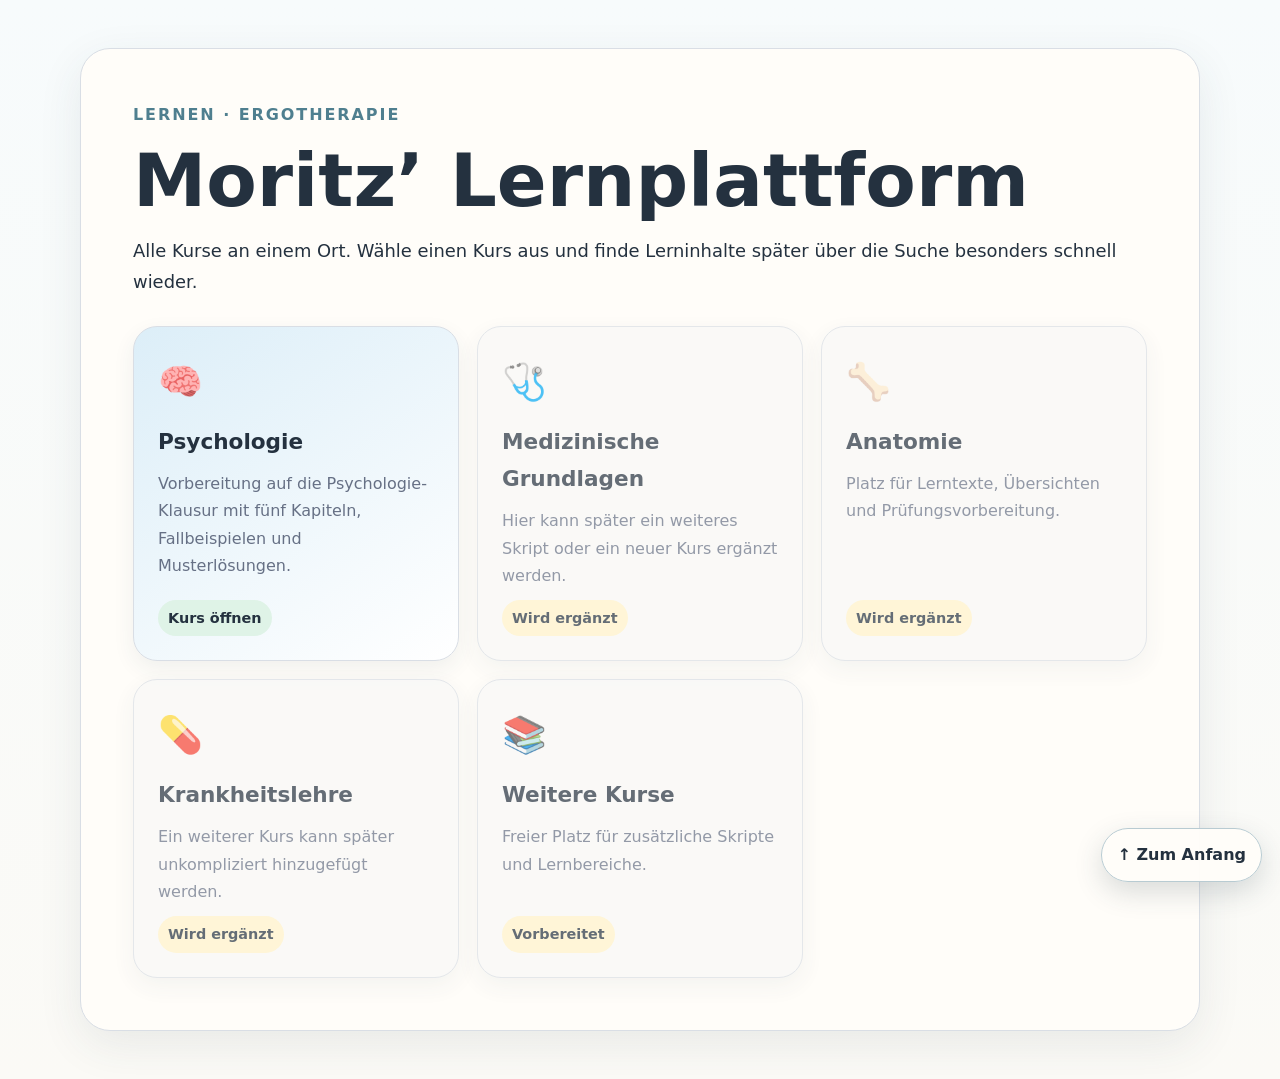
==== commit 4c7427e0: "Lernplattform und Suchfunktion einbauen" ====
--- a/index.html
+++ b/index.html
@@ -5,13 +5,53 @@
 <title>Moritz · Psychologie lernen</title>
 <style>
 :root{--ink:#24313f;--muted:#667085;--paper:#fffdf9;--blue:#dceef8;--mint:#dff3e7;--peach:#fde8d7;--lilac:#eee5fa;--yellow:#fff3c9;--rose:#f8e1e8;--line:#d9dee5;--accent:#4f7f8f}*{box-sizing:border-box}html{scroll-behavior:smooth}body{margin:0;font-family:Inter,ui-sans-serif,system-ui,-apple-system,BlinkMacSystemFont,"Segoe UI",sans-serif;background:linear-gradient(180deg,#f7fbfc,#fbfaf6);color:var(--ink);line-height:1.72}.shell{max-width:1040px;margin:auto;padding:24px}.hero,.chapter{background:var(--paper);border:1px solid var(--line);border-radius:28px;box-shadow:0 14px 45px rgba(43,64,80,.08)}.hero{padding:40px}.chapter{padding:clamp(22px,4vw,42px)}h1{font-size:clamp(2.3rem,6vw,4.6rem);line-height:1.02;margin:.2em 0}h2{font-size:clamp(1.9rem,4vw,3rem);line-height:1.15;margin:.1em 0 .7em;position:relative;padding:18px 22px;border:2px solid #c8dde5;border-radius:20px;background:linear-gradient(135deg,var(--blue),#fff)}h2:before{content:"";position:absolute;left:18px;right:18px;bottom:-7px;height:7px;border-radius:0 0 10px 10px;background:var(--mint)}h3{font-size:1.4rem;margin-top:2em;padding:12px 16px;border-left:6px solid var(--accent);border-radius:12px;background:var(--lilac)}h4{display:inline-block;margin:0 0 .35em;padding:5px 10px;border-radius:10px;background:var(--peach)}.eyebrow{letter-spacing:.12em;text-transform:uppercase;font-weight:800;color:var(--accent)}.lead,.intro{font-size:1.12rem}.nav,.page-switcher{display:flex;gap:10px;flex-wrap:wrap}.nav{margin-top:24px}.page-switcher{margin:24px 0;padding:14px;border:1px solid var(--line);border-radius:18px;background:var(--paper)}.nav a,.page-switcher a{padding:10px 15px;border-radius:999px;background:var(--blue);color:var(--ink);text-decoration:none;font-weight:750}.page-switcher a{background:var(--mint)}main{display:grid;gap:28px}.callout{border-left:7px solid var(--accent);padding:18px 20px;border-radius:16px;margin:22px 0}.blue{background:var(--blue)}.mint{background:var(--mint)}.peach{background:var(--peach)}.lilac{background:var(--lilac)}.yellow{background:var(--yellow)}.rose{background:var(--rose)}.grid{display:grid;grid-template-columns:repeat(2,minmax(0,1fr));gap:16px}.card{border:1px solid var(--line);border-radius:18px;padding:18px;background:#fff}.table-wrap{overflow-x:auto}.compare{width:100%;border-collapse:collapse;margin:16px 0}.compare th,.compare td{border:1px solid var(--line);padding:12px;vertical-align:top}.compare th{background:var(--lilac);text-align:left}.flow{display:grid;grid-template-columns:repeat(6,1fr);gap:10px;margin:22px 0}.step{padding:14px 10px;border-radius:16px;background:var(--blue);text-align:center;font-weight:800}.case{border:2px dashed #aac0c7;border-radius:18px;padding:20px;background:#fbfdfe}.answer{margin-top:14px;padding:16px;border-radius:14px;background:var(--mint)}.summary{background:#f3f7f8;border-radius:18px;padding:20px}.book-overview{display:grid;grid-template-columns:repeat(3,minmax(0,1fr));gap:16px;margin:28px 0 10px}.part-card{display:flex;flex-direction:column;gap:7px;min-height:180px;padding:20px;border:1px solid var(--line);border-radius:20px;color:var(--ink);text-decoration:none}.part-card small{margin-top:auto;color:var(--muted)}.part-label{align-self:flex-start;padding:5px 10px;border-radius:999px;background:rgba(255,255,255,.72);font-weight:800}.part-one{background:var(--blue)}.part-two{background:var(--mint)}.part-three{background:var(--lilac)}.back-to-top{position:fixed;right:18px;bottom:18px;padding:12px 15px;border:1px solid #b8cbd2;border-radius:999px;background:rgba(255,253,249,.96);color:var(--ink);text-decoration:none;font-weight:800;box-shadow:0 10px 28px rgba(43,64,80,.18)}.footer{text-align:center;color:var(--muted);padding:35px 10px 15px}@media(max-width:760px){.flow,.grid,.book-overview{grid-template-columns:1fr}.hero{padding:26px}.shell{padding:12px}.part-card{min-height:auto}}@media print{body{background:#fff}.shell{max-width:none;padding:0}.hero,.chapter{box-shadow:none}.nav,.page-switcher,.back-to-top{display:none}.chapter{page-break-before:always;border:none}.hero{border:none}.footer{display:none}}
+
+.search-panel{position:sticky;top:10px;z-index:40;display:flex;gap:10px;align-items:center;flex-wrap:wrap;margin:18px 0;padding:14px;border:1px solid var(--line);border-radius:18px;background:rgba(255,253,249,.96);box-shadow:0 8px 24px rgba(43,64,80,.12);backdrop-filter:blur(10px)}
+.search-panel input{flex:1 1 280px;min-width:0;padding:12px 14px;border:1px solid #b8cbd2;border-radius:12px;font:inherit;color:var(--ink);background:white}
+.search-panel button,.platform-link{border:0;border-radius:12px;padding:11px 13px;font:inherit;font-weight:800;color:var(--ink);background:var(--blue);cursor:pointer;text-decoration:none}
+.search-panel button:disabled{opacity:.45;cursor:default}.search-count{min-width:92px;text-align:center;font-weight:800;color:var(--muted)}
+mark.search-hit{background:#ffe36e;color:inherit;padding:0 .08em;border-radius:3px}mark.search-hit.current{outline:3px solid #e09a00;background:#ffd24a}
+.platform-screen{min-height:100vh;padding:clamp(18px,4vw,48px);background:linear-gradient(180deg,#f7fbfc,#fbfaf6)}
+.platform-inner{max-width:1120px;margin:auto}.platform-hero{background:var(--paper);border:1px solid var(--line);border-radius:30px;padding:clamp(26px,5vw,52px);box-shadow:0 14px 45px rgba(43,64,80,.09)}
+.course-grid{display:grid;grid-template-columns:repeat(3,minmax(0,1fr));gap:18px;margin-top:28px}.course-tile{display:flex;flex-direction:column;gap:10px;min-height:210px;padding:24px;border:1px solid var(--line);border-radius:24px;background:white;text-align:left;color:var(--ink);font:inherit;box-shadow:0 8px 22px rgba(43,64,80,.07)}
+button.course-tile{cursor:pointer}.course-tile:not(.disabled):hover{transform:translateY(-3px);box-shadow:0 14px 30px rgba(43,64,80,.13)}.course-icon{font-size:2.25rem}.course-title{font-size:1.35rem;font-weight:850}.course-description{color:var(--muted)}.course-status{margin-top:auto;align-self:flex-start;padding:6px 10px;border-radius:999px;background:var(--mint);font-weight:800;font-size:.9rem}.course-tile.disabled{opacity:.7;background:#f8f8f7}.course-tile.disabled .course-status{background:var(--yellow)}
+.course-psychology{background:linear-gradient(145deg,var(--blue),#fff)}.course-medical{background:linear-gradient(145deg,var(--mint),#fff)}.course-anatomy{background:linear-gradient(145deg,var(--peach),#fff)}.course-disease{background:linear-gradient(145deg,var(--lilac),#fff)}.course-more{background:linear-gradient(145deg,var(--yellow),#fff)}
+.course-shell-hidden{display:none!important}.platform-hidden{display:none!important}
+@media(max-width:820px){.course-grid{grid-template-columns:repeat(2,minmax(0,1fr))}}@media(max-width:560px){.course-grid{grid-template-columns:1fr}.search-panel{top:4px}.search-panel input{flex-basis:100%}.course-tile{min-height:170px}}
+@media print{.search-panel,.platform-screen{display:none!important}.course-shell-hidden{display:block!important}}
+
 </style>
 </head>
-<body id="seitenanfang"><div class="shell">
+<body id="seitenanfang">
+<div class="platform-screen" id="lernplattform">
+  <div class="platform-inner">
+    <section class="platform-hero">
+      <div class="eyebrow">Lernen · Ergotherapie</div>
+      <h1>Moritz’ Lernplattform</h1>
+      <p class="lead">Alle Kurse an einem Ort. Wähle einen Kurs aus und finde Lerninhalte später über die Suche besonders schnell wieder.</p>
+      <div class="course-grid" aria-label="Kursübersicht">
+        <button class="course-tile course-psychology" id="open-psychology" type="button"><span class="course-icon">🧠</span><span class="course-title">Psychologie</span><span class="course-description">Vorbereitung auf die Psychologie-Klausur mit fünf Kapiteln, Fallbeispielen und Musterlösungen.</span><span class="course-status">Kurs öffnen</span></button>
+        <div class="course-tile course-medical disabled"><span class="course-icon">🩺</span><span class="course-title">Medizinische Grundlagen</span><span class="course-description">Hier kann später ein weiteres Skript oder ein neuer Kurs ergänzt werden.</span><span class="course-status">Wird ergänzt</span></div>
+        <div class="course-tile course-anatomy disabled"><span class="course-icon">🦴</span><span class="course-title">Anatomie</span><span class="course-description">Platz für Lerntexte, Übersichten und Prüfungsvorbereitung.</span><span class="course-status">Wird ergänzt</span></div>
+        <div class="course-tile course-disease disabled"><span class="course-icon">💊</span><span class="course-title">Krankheitslehre</span><span class="course-description">Ein weiterer Kurs kann später unkompliziert hinzugefügt werden.</span><span class="course-status">Wird ergänzt</span></div>
+        <div class="course-tile course-more disabled"><span class="course-icon">📚</span><span class="course-title">Weitere Kurse</span><span class="course-description">Freier Platz für zusätzliche Skripte und Lernbereiche.</span><span class="course-status">Vorbereitet</span></div>
+      </div>
+    </section>
+  </div>
+</div>
+<div class="shell">
 <header class="hero"><div class="eyebrow">Psychologie · Ergotherapie</div><h1>Moritz’ digitales Lehrbuch</h1><p class="lead">Fünf klausurrelevante Themen in drei Teilen: verständlich erklärt, mit Ergotherapie-Bezug, Fallbeispielen, Musterlösungen und Klausurtipps.</p>
 <div class="book-overview"><a class="part-card part-one" href="#wahrnehmung"><span class="part-label">Teil 1</span><strong>Kapitel 1 · Wahrnehmung</strong><strong>Kapitel 2 · Motivation und Volition</strong><small>Auf dieser Seite</small></a><a class="part-card part-two" href="teil2.html"><span class="part-label">Teil 2</span><strong>Kapitel 3 · Entwicklungspsychologie</strong><strong>Kapitel 4 · Gedächtnis und Emotion</strong><small>Zur zweiten Seite</small></a><a class="part-card part-three" href="teil3.html"><span class="part-label">Teil 3</span><strong>Kapitel 5 · Kommunikation</strong><small>Zur dritten Seite</small></a></div>
 <div class="nav"><a href="#wahrnehmung">Kapitel 1</a><a href="#motivation">Kapitel 2</a><a href="#klausurtraining">Klausurtraining</a></div></header>
 <nav class="page-switcher"><a href="index.html">Start & Teil 1</a><a href="teil2.html">Teil 2 · Kapitel 3–4</a><a href="teil3.html">Teil 3 · Kapitel 5</a></nav>
+
+<div class="search-panel" role="search" aria-label="Kurs durchsuchen">
+  <a class="platform-link" href="index.html" data-platform-link>🏠 Lernplattform</a>
+  <input class="course-search" type="search" placeholder="Kapitel oder Begriff suchen …" aria-label="Kapitel oder Begriff suchen">
+  <button class="search-prev" type="button" title="Vorheriger Treffer">↑</button>
+  <button class="search-next" type="button" title="Nächster Treffer">↓</button>
+  <span class="search-count" aria-live="polite">0 Treffer</span>
+</div>
 <main>
 <section class="chapter" id="wahrnehmung"><div class="eyebrow">Kapitel 1</div><h2>Wahrnehmung</h2><p class="intro">Wahrnehmung ist keine Kameraaufnahme. Das Gehirn wählt Reize aus, ordnet sie ein und gibt ihnen eine Bedeutung. Deshalb erleben Menschen dieselbe Situation oft unterschiedlich.</p>
 <div class="callout blue"><strong>Definition:</strong> Wahrnehmung ist der Prozess, bei dem Reize aus Umwelt und Körper aufgenommen, weitergeleitet, verarbeitet und gedeutet werden. Das Ergebnis ist ein subjektives Bild der Wirklichkeit.</div>
@@ -31,4 +71,60 @@
 <h3>2.6 PSI-Theorie nach Julius Kuhl</h3><p>PSI bedeutet Persönlichkeits-System-Interaktionen. Vier psychische Systeme arbeiten zusammen:</p><div class="grid"><div class="card"><h4>Intentionsgedächtnis</h4><p><strong>Einfach:</strong> planen. Ziele und noch nicht ausgeführte Absichten bewusst festhalten.</p></div><div class="card"><h4>Intuitive Verhaltenssteuerung</h4><p><strong>Einfach:</strong> handeln. Routinen flüssig und passend ausführen.</p></div><div class="card"><h4>Extensionsgedächtnis</h4><p><strong>Einfach:</strong> ganzheitlich fühlen. Erfahrungen, Werte und Bedürfnisse miteinander verbinden.</p></div><div class="card"><h4>Objekterkennungssystem</h4><p><strong>Einfach:</strong> Fehler und Einzelheiten erkennen. Abweichungen genau bemerken.</p></div></div><div class="callout mint"><strong>Selbststeuerung:</strong> Je nach Situation zwischen Planen, Handeln, ganzheitlichem Selbstzugang und genauer Fehlerwahrnehmung wechseln können.</div>
 <h3>2.7 Fallbeispiel</h3><div class="case"><strong>Fall:</strong> Eine Patientin lässt Übungen aus, weil sie glaubt, diese würden nichts bringen.<div class="answer"><strong>Musterlösung:</strong> 1. Auffällig ist die geringe Erwartung, dass Anstrengung zu einem nützlichen Ergebnis führt. 2. Das passt zu Porter und Lawler. 3. Motivation hängt dort vom Wert des Ziels und der erwarteten Wirksamkeit der Anstrengung ab. 4. Die Patientin erkennt den Zusammenhang zwischen Übung und Alltagserfolg nicht. 5. Die Therapeutin sollte ein bedeutsames Ziel vereinbaren, den Nutzen erklären, die Schwierigkeit anpassen und kleine Fortschritte sichtbar machen.</div></div><div class="summary"><strong>Das musst du können:</strong> Motiv, Motivation und Volition unterscheiden; Maslow, McClelland, Porter und Lawler, Barbuto und PSI verständlich erklären und auf Fälle übertragen.</div></section>
 <section class="chapter" id="klausurtraining"><div class="eyebrow">Anwendung</div><h2>Klausurtraining Teil 1</h2><h3>Frage: Warum ist Wahrnehmung subjektiv?</h3><div class="answer">Weil das Gehirn Reize auswählt und deutet. Erfahrungen, Erwartungen, Aufmerksamkeit, Bedürfnisse, Emotionen, Kultur und körperlicher Zustand beeinflussen diese Verarbeitung. Deshalb können zwei Menschen dieselbe Situation unterschiedlich erleben.</div><h3>Frage: Erklären Sie Porter und Lawler.</h3><div class="answer">Anstrengung hängt davon ab, wie wertvoll ein Ergebnis ist und wie wahrscheinlich die Person glaubt, dass Anstrengung zur Leistung führt. Leistung hängt zusätzlich von Fähigkeiten und Rollenverständnis ab. Auf Leistung folgen innere und äußere Belohnungen. Werden diese als gerecht erlebt, entsteht Zufriedenheit.</div><div class="callout lilac"><strong>Antwortschema:</strong> 1. Auffälligkeit nennen. 2. Modell nennen. 3. Modell erklären. 4. Auf den Fall beziehen. 5. Ergotherapeutische Konsequenz begründen.</div></section>
-</main><div class="footer">Teil 1 · Wahrnehmung, Motivation und Volition</div></div><a class="back-to-top" href="#seitenanfang">↑ Zum Anfang</a></body></html>+</main><div class="footer">Teil 1 · Wahrnehmung, Motivation und Volition</div></div><a class="back-to-top" href="#seitenanfang">↑ Zum Anfang</a>
+<script>
+(() => {
+  const normalise = value => value.toLocaleLowerCase('de-DE');
+  const escapeRegExp = value => value.replace(/[.*+?^${}()|[\]\\]/g,'\\$&');
+  const panel = document.querySelector('.search-panel');
+  const input = panel?.querySelector('.course-search');
+  const prev = panel?.querySelector('.search-prev');
+  const next = panel?.querySelector('.search-next');
+  const count = panel?.querySelector('.search-count');
+  const content = document.querySelector('main');
+  let hits = [];
+  let current = -1;
+
+  function clearHits(){
+    document.querySelectorAll('mark.search-hit').forEach(mark => mark.replaceWith(document.createTextNode(mark.textContent)));
+    content?.normalize(); hits=[]; current=-1;
+  }
+  function showCurrent(index){
+    hits.forEach(hit => hit.classList.remove('current'));
+    if(!hits.length){count.textContent='0 Treffer';prev.disabled=true;next.disabled=true;return;}
+    current=(index+hits.length)%hits.length; hits[current].classList.add('current');
+    count.textContent=`${current+1} von ${hits.length}`; prev.disabled=false; next.disabled=false;
+    hits[current].scrollIntoView({behavior:'smooth',block:'center'});
+  }
+  function search(){
+    clearHits(); const term=input.value.trim();
+    if(term.length<2){count.textContent=term?'Mind. 2 Zeichen':'0 Treffer';prev.disabled=true;next.disabled=true;return;}
+    const regex=new RegExp(escapeRegExp(term),'gi');
+    const walker=document.createTreeWalker(content,NodeFilter.SHOW_TEXT,{acceptNode(node){
+      if(!node.nodeValue.trim()||node.parentElement.closest('script,style,mark,.search-panel')) return NodeFilter.FILTER_REJECT;
+      return normalise(node.nodeValue).includes(normalise(term))?NodeFilter.FILTER_ACCEPT:NodeFilter.FILTER_REJECT;
+    }});
+    const nodes=[]; while(walker.nextNode()) nodes.push(walker.currentNode);
+    nodes.forEach(node=>{
+      const fragment=document.createDocumentFragment(); let last=0;
+      node.nodeValue.replace(regex,(match,offset)=>{fragment.append(node.nodeValue.slice(last,offset));const mark=document.createElement('mark');mark.className='search-hit';mark.textContent=match;fragment.append(mark);last=offset+match.length;return match;});
+      fragment.append(node.nodeValue.slice(last)); node.replaceWith(fragment);
+    });
+    hits=[...document.querySelectorAll('mark.search-hit')]; showCurrent(0);
+  }
+  input?.addEventListener('input',search); prev?.addEventListener('click',()=>showCurrent(current-1)); next?.addEventListener('click',()=>showCurrent(current+1));
+  input?.addEventListener('keydown',event=>{if(event.key==='Enter'){event.preventDefault();showCurrent(event.shiftKey?current-1:current+1)}if(event.key==='Escape'){input.value='';search();input.blur();}});
+
+  const platform=document.getElementById('lernplattform'); const shell=document.querySelector('.shell'); const openButton=document.getElementById('open-psychology');
+  if(platform&&shell){
+    shell.classList.add('course-shell-hidden');
+    const openCourse=()=>{platform.classList.add('platform-hidden');shell.classList.remove('course-shell-hidden');window.scrollTo({top:0,behavior:'smooth'});};
+    const openPlatform=event=>{event.preventDefault();clearHits();if(input) input.value='';shell.classList.add('course-shell-hidden');platform.classList.remove('platform-hidden');window.scrollTo({top:0,behavior:'smooth'});};
+    openButton?.addEventListener('click',openCourse);
+    document.querySelectorAll('[data-platform-link]').forEach(link=>link.addEventListener('click',openPlatform));
+    if(location.hash&&location.hash!=='#lernplattform') openCourse();
+  }
+})();
+</script>
+
+</body></html>
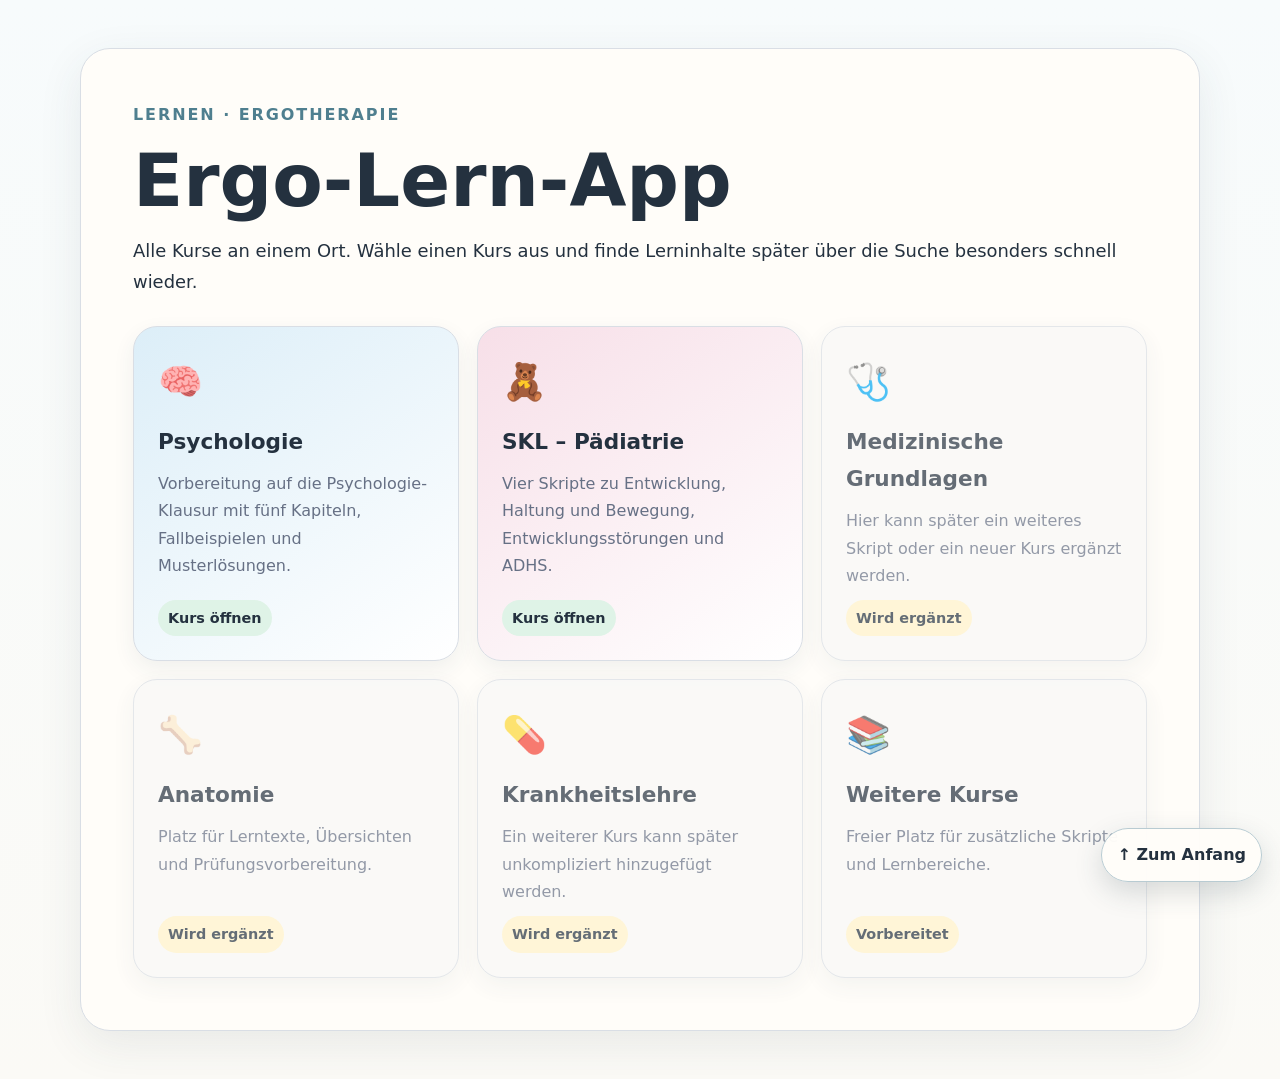
==== commit 7f3903ef: "Add files via upload" ====
--- a/index.html
+++ b/index.html
@@ -15,7 +15,7 @@
 .platform-inner{max-width:1120px;margin:auto}.platform-hero{background:var(--paper);border:1px solid var(--line);border-radius:30px;padding:clamp(26px,5vw,52px);box-shadow:0 14px 45px rgba(43,64,80,.09)}
 .course-grid{display:grid;grid-template-columns:repeat(3,minmax(0,1fr));gap:18px;margin-top:28px}.course-tile{display:flex;flex-direction:column;gap:10px;min-height:210px;padding:24px;border:1px solid var(--line);border-radius:24px;background:white;text-align:left;color:var(--ink);font:inherit;box-shadow:0 8px 22px rgba(43,64,80,.07)}
 button.course-tile{cursor:pointer}.course-tile:not(.disabled):hover{transform:translateY(-3px);box-shadow:0 14px 30px rgba(43,64,80,.13)}.course-icon{font-size:2.25rem}.course-title{font-size:1.35rem;font-weight:850}.course-description{color:var(--muted)}.course-status{margin-top:auto;align-self:flex-start;padding:6px 10px;border-radius:999px;background:var(--mint);font-weight:800;font-size:.9rem}.course-tile.disabled{opacity:.7;background:#f8f8f7}.course-tile.disabled .course-status{background:var(--yellow)}
-.course-psychology{background:linear-gradient(145deg,var(--blue),#fff)}.course-medical{background:linear-gradient(145deg,var(--mint),#fff)}.course-anatomy{background:linear-gradient(145deg,var(--peach),#fff)}.course-disease{background:linear-gradient(145deg,var(--lilac),#fff)}.course-more{background:linear-gradient(145deg,var(--yellow),#fff)}
+.course-psychology{background:linear-gradient(145deg,var(--blue),#fff)}.course-paediatrics{background:linear-gradient(145deg,#f7dfe8,#fff);color:inherit;text-decoration:none}.course-medical{background:linear-gradient(145deg,var(--mint),#fff)}.course-anatomy{background:linear-gradient(145deg,var(--peach),#fff)}.course-disease{background:linear-gradient(145deg,var(--lilac),#fff)}.course-more{background:linear-gradient(145deg,var(--yellow),#fff)}
 .course-shell-hidden{display:none!important}.platform-hidden{display:none!important}
 @media(max-width:820px){.course-grid{grid-template-columns:repeat(2,minmax(0,1fr))}}@media(max-width:560px){.course-grid{grid-template-columns:1fr}.search-panel{top:4px}.search-panel input{flex-basis:100%}.course-tile{min-height:170px}}
 @media print{.search-panel,.platform-screen{display:none!important}.course-shell-hidden{display:block!important}}
@@ -27,10 +27,11 @@
   <div class="platform-inner">
     <section class="platform-hero">
       <div class="eyebrow">Lernen · Ergotherapie</div>
-      <h1>Moritz’ Lernplattform</h1>
+      <h1>Ergo-Lern-App</h1>
       <p class="lead">Alle Kurse an einem Ort. Wähle einen Kurs aus und finde Lerninhalte später über die Suche besonders schnell wieder.</p>
       <div class="course-grid" aria-label="Kursübersicht">
         <button class="course-tile course-psychology" id="open-psychology" type="button"><span class="course-icon">🧠</span><span class="course-title">Psychologie</span><span class="course-description">Vorbereitung auf die Psychologie-Klausur mit fünf Kapiteln, Fallbeispielen und Musterlösungen.</span><span class="course-status">Kurs öffnen</span></button>
+        <a class="course-tile course-paediatrics" href="paediatrie-1.html"><span class="course-icon">🧸</span><span class="course-title">SKL – Pädiatrie</span><span class="course-description">Vier Skripte zu Entwicklung, Haltung und Bewegung, Entwicklungsstörungen und ADHS.</span><span class="course-status">Kurs öffnen</span></a>
         <div class="course-tile course-medical disabled"><span class="course-icon">🩺</span><span class="course-title">Medizinische Grundlagen</span><span class="course-description">Hier kann später ein weiteres Skript oder ein neuer Kurs ergänzt werden.</span><span class="course-status">Wird ergänzt</span></div>
         <div class="course-tile course-anatomy disabled"><span class="course-icon">🦴</span><span class="course-title">Anatomie</span><span class="course-description">Platz für Lerntexte, Übersichten und Prüfungsvorbereitung.</span><span class="course-status">Wird ergänzt</span></div>
         <div class="course-tile course-disease disabled"><span class="course-icon">💊</span><span class="course-title">Krankheitslehre</span><span class="course-description">Ein weiterer Kurs kann später unkompliziert hinzugefügt werden.</span><span class="course-status">Wird ergänzt</span></div>
@@ -127,4 +128,4 @@
 })();
 </script>
 
-</body></html>+</body></html>
